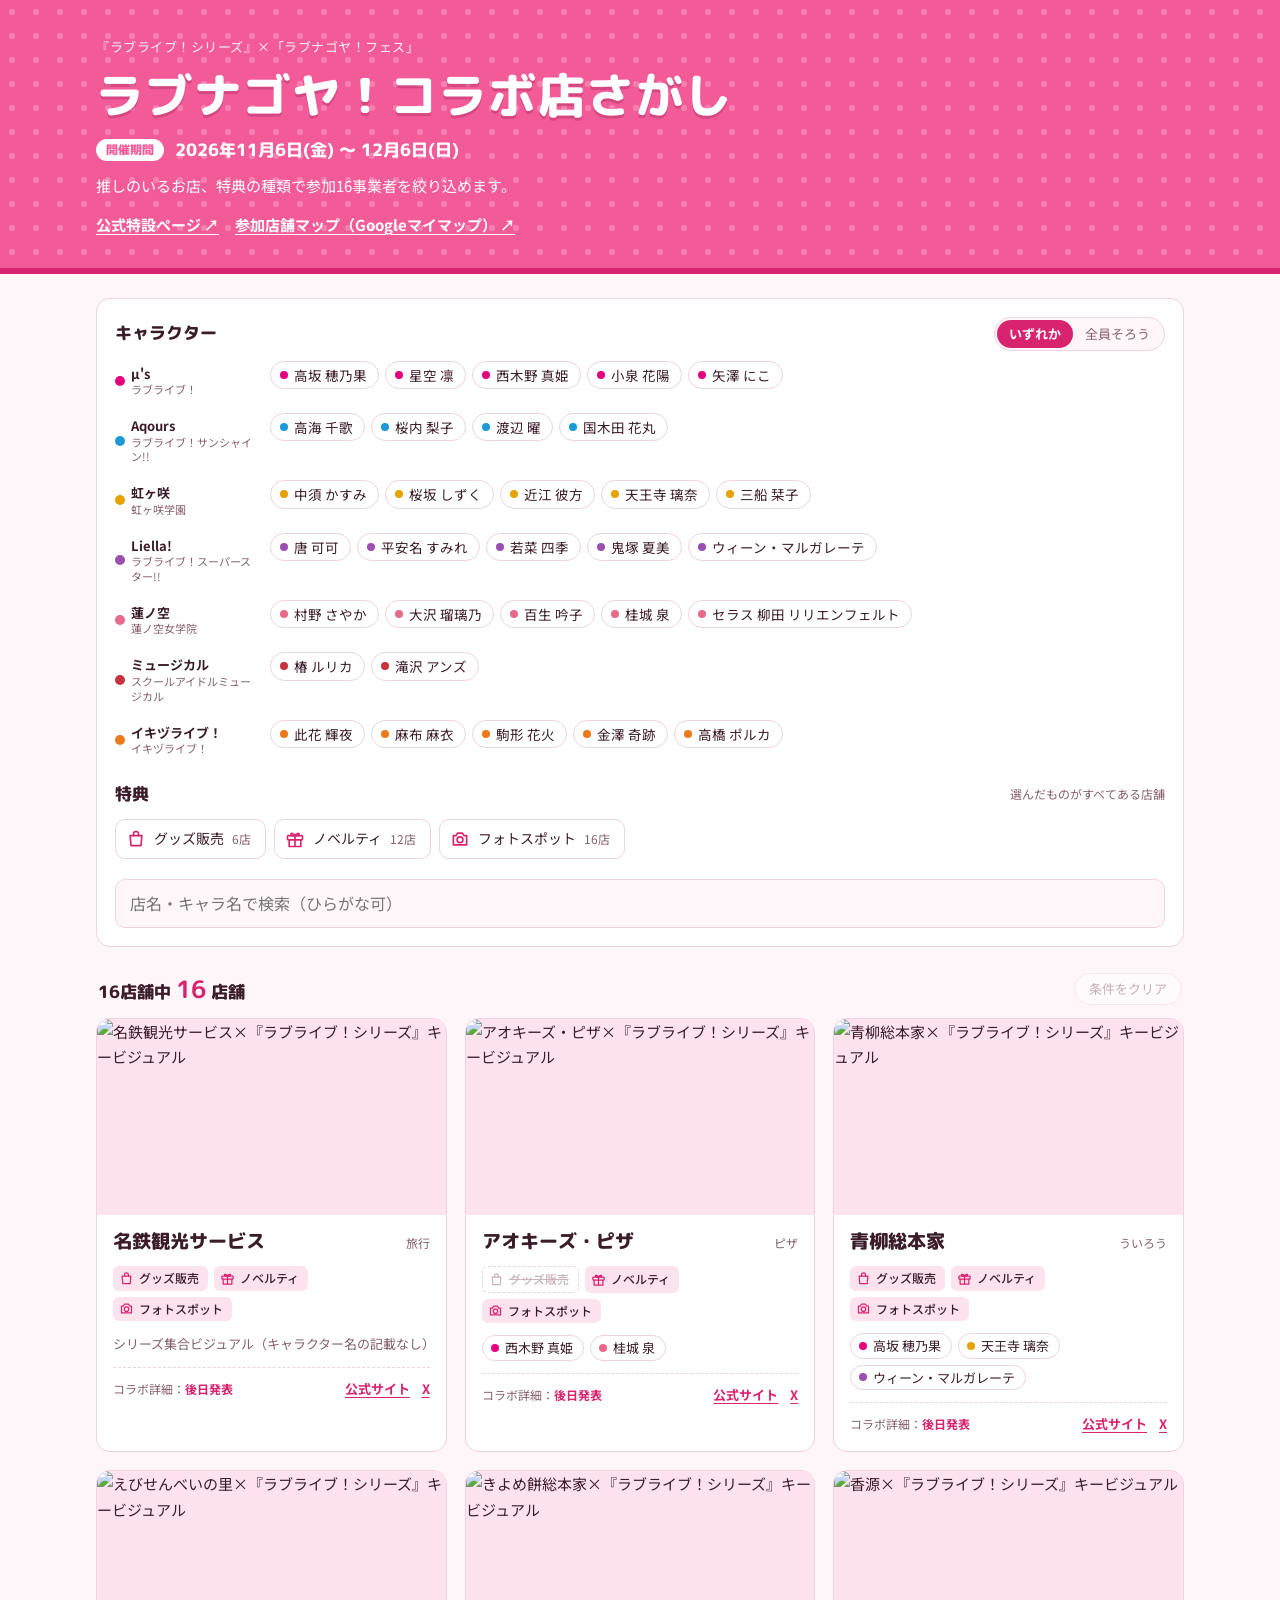
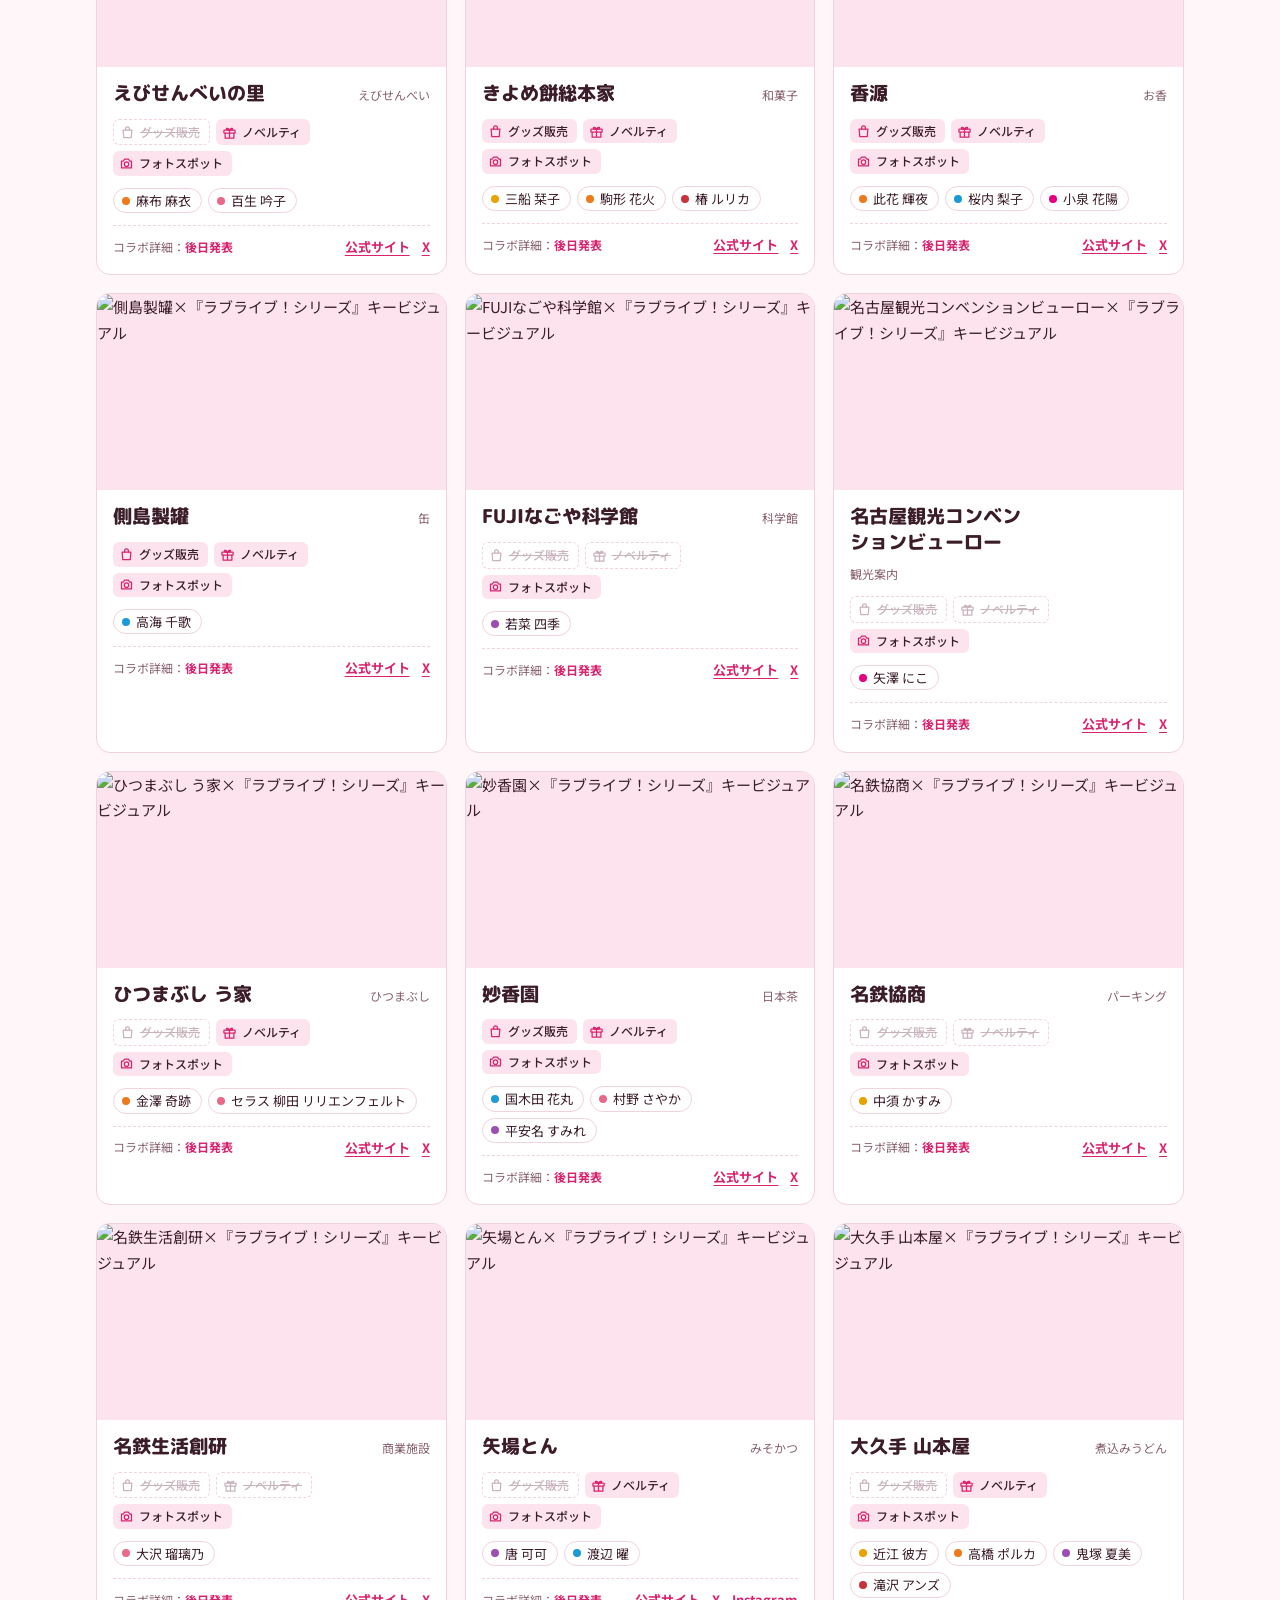
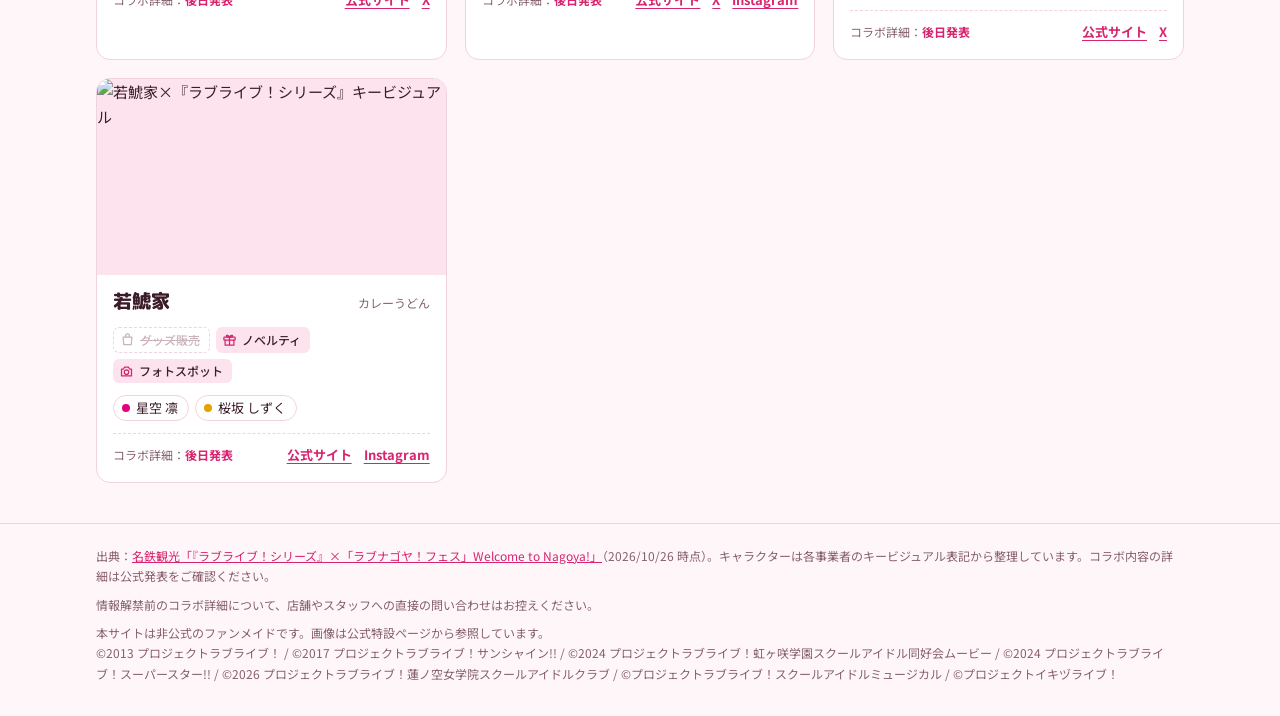
==== index.html @ e17bdeb2 "ラブナゴヤ！コラボ店さがしを作成 『ラブライブ！シリーズ』×「ラブナゴヤ！フェス」の参加16事業者を、 キャラクター・シリーズ・特典（グッズ販売／ノベルティ／フォトスポット）・ キーワードで絞り込める" ====
<!doctype html>
<html lang="ja">
<head>
<meta charset="utf-8">
<meta name="viewport" content="width=device-width, initial-scale=1, viewport-fit=cover">
<title>ラブナゴヤ！コラボ店さがし</title>
<meta name="description" content="『ラブライブ！シリーズ』×「ラブナゴヤ！フェス」のコラボ店を、キャラクターや特典（グッズ・ノベルティ・フォトスポット）で絞り込めるファンメイドの一覧です。">
<meta name="referrer" content="no-referrer">
<link rel="preconnect" href="https://fonts.googleapis.com">
<link rel="preconnect" href="https://fonts.gstatic.com" crossorigin>
<link rel="stylesheet" href="https://fonts.googleapis.com/css2?family=M+PLUS+Rounded+1c:wght@500;800&family=Noto+Sans+JP:wght@400;500;700&display=swap">
<link rel="stylesheet" href="style.css">
</head>
<body>

<header class="masthead">
  <div class="wrap">
    <p class="eyebrow">『ラブライブ！シリーズ』×「ラブナゴヤ！フェス」</p>
    <h1>ラブナゴヤ！<br class="sp">コラボ店さがし</h1>
    <p class="period"><span>開催期間</span> 2026年11月6日(金) 〜 12月6日(日)</p>
    <p class="lead">推しのいるお店、特典の種類で参加16事業者を絞り込めます。</p>
    <nav class="outlinks">
      <a id="link-source" target="_blank" rel="noopener">公式特設ページ</a>
      <a id="link-map" target="_blank" rel="noopener">参加店舗マップ（Googleマイマップ）</a>
    </nav>
  </div>
</header>

<main class="wrap">
  <section class="filters" aria-label="絞り込み">
    <div class="filter-block">
      <div class="filter-head">
        <h2>キャラクター</h2>
        <div class="seg" role="group" aria-label="複数選択時の条件">
          <button type="button" id="mode-any" class="seg-btn" aria-pressed="true">いずれか</button>
          <button type="button" id="mode-all" class="seg-btn" aria-pressed="false">全員そろう</button>
        </div>
      </div>
      <div id="series-list" class="series-list"></div>
    </div>

    <div class="filter-block">
      <div class="filter-head"><h2>特典</h2><span class="hint">選んだものがすべてある店舗</span></div>
      <div id="perk-list" class="perk-list"></div>
    </div>

    <div class="filter-block search-row">
      <label for="q" class="visually-hidden">店名・キャラ名で検索</label>
      <input id="q" type="search" placeholder="店名・キャラ名で検索（ひらがな可）" autocomplete="off">
    </div>
  </section>

  <div class="resultbar">
    <p id="count" aria-live="polite"></p>
    <button type="button" id="clear" class="clear-btn">条件をクリア</button>
  </div>
  <div id="selected" class="selected"></div>

  <section id="grid" class="grid" aria-label="コラボ店一覧"></section>
  <p id="empty" class="empty" hidden>条件に合う店舗がありません。条件を減らしてみてください。</p>
  <p id="group-note" class="group-note" hidden></p>
</main>

<footer class="foot">
  <div class="wrap">
    <p>出典：<a id="link-source2" target="_blank" rel="noopener">名鉄観光「『ラブライブ！シリーズ』×「ラブナゴヤ！フェス」Welcome to Nagoya!」</a>（<span id="updated"></span> 時点）。キャラクターは各事業者のキービジュアル表記から整理しています。コラボ内容の詳細は公式発表をご確認ください。</p>
    <p>情報解禁前のコラボ詳細について、店舗やスタッフへの直接の問い合わせはお控えください。</p>
    <p>本サイトは非公式のファンメイドです。画像は公式特設ページから参照しています。<br>
    ©2013 プロジェクトラブライブ！ / ©2017 プロジェクトラブライブ！サンシャイン!! / ©2024 プロジェクトラブライブ！虹ヶ咲学園スクールアイドル同好会ムービー / ©2024 プロジェクトラブライブ！スーパースター!! / ©2026 プロジェクトラブライブ！蓮ノ空女学院スクールアイドルクラブ / ©プロジェクトラブライブ！スクールアイドルミュージカル / ©プロジェクトイキヅライブ！</p>
  </div>
</footer>

<script src="data.js"></script>
<script src="app.js"></script>
</body>
</html>
---- style.css ----
/* Layout: candy-pink masthead band, filter panel, then a card grid of stores (1–3 columns). */
:root {
  --bg: #fff6f9;
  --surface: #ffffff;
  --ink: #3b1d2a;
  --muted: #86606f;
  --line: #f1d2df;
  --accent: #d8246f;
  --accent-ink: #ffffff;
  --accent-soft: #fde3ee;
  --band: #f35b98;
  --band-ink: #ffffff;
  --off: #c9b3bd;

  --font-display: "M PLUS Rounded 1c", "Hiragino Maru Gothic ProN", "Noto Sans JP", sans-serif;
  --font-body: "Noto Sans JP", "Hiragino Sans", "Yu Gothic UI", "Meiryo", sans-serif;

  --radius: 14px;
  color-scheme: light;
}
@media (prefers-color-scheme: dark) {
  :root:not([data-theme="light"]) {
    --bg: #1b1217; --surface: #271a21; --ink: #f7e8ef; --muted: #c09aab; --line: #44303a;
    --accent: #ff73ad; --accent-ink: #2a0d1a; --accent-soft: #46202f; --band: #8f2457; --band-ink: #fff2f7; --off: #6b5560;
    color-scheme: dark;
  }
}
:root[data-theme="dark"] {
  --bg: #1b1217; --surface: #271a21; --ink: #f7e8ef; --muted: #c09aab; --line: #44303a;
  --accent: #ff73ad; --accent-ink: #2a0d1a; --accent-soft: #46202f; --band: #8f2457; --band-ink: #fff2f7; --off: #6b5560;
  color-scheme: dark;
}

*, *::before, *::after { box-sizing: border-box; }
[hidden] { display: none !important; }
html { -webkit-text-size-adjust: 100%; }
body {
  margin: 0;
  background: var(--bg);
  color: var(--ink);
  font-family: var(--font-body);
  font-size: 15px;
  line-height: 1.7;
}
img { max-width: 100%; display: block; }
a { color: var(--accent); }
button { font: inherit; color: inherit; cursor: pointer; }
:focus-visible { outline: 3px solid var(--accent); outline-offset: 2px; }
.visually-hidden { position: absolute; width: 1px; height: 1px; overflow: hidden; clip: rect(0 0 0 0); white-space: nowrap; }
.sp { display: none; }

.wrap {
  max-width: 1120px;
  margin: 0 auto;
  padding-left: max(16px, env(safe-area-inset-left, 0px));
  padding-right: max(16px, env(safe-area-inset-right, 0px));
}

/* ---------- masthead ---------- */
.masthead {
  background:
    radial-gradient(circle at 12px 12px, rgba(255,255,255,.22) 3px, transparent 3.5px) 0 0 / 24px 24px,
    var(--band);
  color: var(--band-ink);
  border-bottom: 6px solid var(--accent);
}
.masthead .wrap { padding-block: 36px 30px; display: grid; gap: 8px; }
.eyebrow { margin: 0; font-size: 13px; letter-spacing: .04em; opacity: .92; }
h1 {
  margin: 0;
  font-family: var(--font-display);
  font-weight: 800;
  font-size: clamp(30px, 6vw, 48px);
  line-height: 1.2;
  letter-spacing: .02em;
  text-wrap: balance;
  text-shadow: 0 3px 0 rgba(120, 10, 60, .25);
}
.period { margin: 4px 0 0; font-family: var(--font-display); font-weight: 800; font-size: 17px; }
.period span {
  display: inline-block; font-size: 12px; padding: 1px 10px; margin-right: 6px;
  border-radius: 999px; background: var(--band-ink); color: var(--band); vertical-align: 2px;
}
.lead { margin: 0; }
.outlinks { display: flex; flex-wrap: wrap; gap: 8px 16px; margin-top: 6px; }
.outlinks a { color: var(--band-ink); font-weight: 700; text-underline-offset: 3px; }
.outlinks a::after { content: " ↗"; }

/* ---------- filters ---------- */
main.wrap { padding-block: 24px 40px; }
.filters {
  background: var(--surface);
  border: 1px solid var(--line);
  border-radius: var(--radius);
  padding: 18px;
  display: grid;
  gap: 20px;
}
.filter-head { display: flex; flex-wrap: wrap; align-items: center; justify-content: space-between; gap: 8px 12px; margin-bottom: 10px; }
.filter-head h2 { margin: 0; font-family: var(--font-display); font-size: 17px; font-weight: 800; }
.hint { font-size: 12px; color: var(--muted); }

.seg { display: inline-flex; border: 1px solid var(--line); border-radius: 999px; padding: 2px; background: var(--bg); }
.seg-btn { border: 0; background: transparent; padding: 3px 12px; border-radius: 999px; font-size: 13px; color: var(--muted); }
.seg-btn[aria-pressed="true"] { background: var(--accent); color: var(--accent-ink); font-weight: 700; }

.series-list { display: grid; gap: 12px; }
.series { display: grid; grid-template-columns: 9.5em 1fr; gap: 6px 12px; align-items: start; }
.series-name {
  display: flex; align-items: center; gap: 6px;
  border: 0; background: none; padding: 4px 0; text-align: left;
  font-size: 13px; font-weight: 700; color: var(--ink); line-height: 1.35;
}
.series-name::before {
  content: ""; flex: none; width: 10px; height: 10px; border-radius: 50%;
  background: var(--c);
}
.series-name small { display: block; font-weight: 400; color: var(--muted); font-size: 11px; }
.series-name:hover { color: var(--accent); }
.chips { display: flex; flex-wrap: wrap; gap: 6px; min-width: 0; }

.chip {
  display: inline-flex; align-items: center; gap: 6px;
  border: 1.5px solid var(--line);
  background: var(--surface);
  border-radius: 999px;
  padding: 3px 11px 3px 9px;
  font-size: 13.5px;
  line-height: 1.5;
  transition: background-color .15s, border-color .15s;
}
.chip::before { content: ""; width: 8px; height: 8px; border-radius: 50%; background: var(--c); flex: none; }
.chip:hover { border-color: var(--c); }
.chip[aria-pressed="true"] { background: var(--c); border-color: var(--c); color: #fff; font-weight: 700; }
.chip[aria-pressed="true"]::before { background: #fff; }
.chip .n { font-size: 11px; color: var(--muted); font-variant-numeric: tabular-nums; }
.chip[aria-pressed="true"] .n { color: rgba(255,255,255,.85); }

.perk-list { display: flex; flex-wrap: wrap; gap: 8px; }
.perk-toggle {
  display: inline-flex; align-items: center; gap: 8px;
  border: 1.5px solid var(--line); background: var(--surface);
  border-radius: 10px; padding: 7px 14px 7px 10px; font-size: 14px;
}
.perk-toggle svg { width: 20px; height: 20px; flex: none; color: var(--accent); }
.perk-toggle .n { font-size: 12px; color: var(--muted); font-variant-numeric: tabular-nums; }
.perk-toggle[aria-pressed="true"] { background: var(--accent); border-color: var(--accent); color: var(--accent-ink); font-weight: 700; }
.perk-toggle[aria-pressed="true"] svg,
.perk-toggle[aria-pressed="true"] .n { color: var(--accent-ink); }

.search-row input {
  width: 100%;
  border: 1.5px solid var(--line); border-radius: 10px;
  background: var(--bg); color: var(--ink);
  padding: 10px 14px; font: inherit; font-size: 16px;
}
.search-row input:focus { outline: none; border-color: var(--accent); }

/* ---------- results ---------- */
.resultbar { display: flex; align-items: center; justify-content: space-between; gap: 12px; margin: 22px 2px 8px; }
#count { margin: 0; font-family: var(--font-display); font-weight: 800; font-size: 17px; font-variant-numeric: tabular-nums; }
#count b { color: var(--accent); font-size: 24px; }
.clear-btn { border: 1px solid var(--line); background: var(--surface); border-radius: 999px; padding: 4px 14px; font-size: 13px; color: var(--muted); }
.clear-btn:hover { color: var(--accent); border-color: var(--accent); }
.clear-btn:disabled { opacity: .45; cursor: default; }
.selected { display: flex; flex-wrap: wrap; gap: 6px; margin: 0 2px 14px; min-height: 0; }
.selected:empty { display: none; }
.selected .chip { font-size: 12.5px; }
.selected .chip::after { content: "×"; margin-left: 2px; opacity: .8; }

.grid { display: grid; grid-template-columns: repeat(auto-fill, minmax(300px, 1fr)); gap: 18px; }

.card {
  background: var(--surface);
  border: 1px solid var(--line);
  border-radius: var(--radius);
  overflow: hidden;
  display: flex; flex-direction: column;
  min-width: 0;
}
.card-img { aspect-ratio: 16 / 9; background: var(--accent-soft); max-width: 100%; }
.card-img img { width: 100%; height: 100%; object-fit: cover; }
.card-body { padding: 14px 16px 16px; display: grid; gap: 12px; flex: 1; align-content: start; }
.card-title { display: flex; align-items: baseline; justify-content: space-between; gap: 8px; flex-wrap: wrap; }
.card h3 { margin: 0; font-family: var(--font-display); font-weight: 800; font-size: 19px; line-height: 1.35; text-wrap: balance; }
.genre { font-size: 12px; color: var(--muted); }

.perks { display: flex; flex-wrap: wrap; gap: 6px; }
.perk {
  display: inline-flex; align-items: center; gap: 5px;
  font-size: 12px; padding: 2px 9px 2px 6px; border-radius: 6px;
  background: var(--accent-soft); color: var(--ink); font-weight: 500;
}
.perk svg { width: 15px; height: 15px; color: var(--accent); }
.perk.off { background: transparent; color: var(--off); border: 1px dashed var(--line); text-decoration: line-through; }
.perk.off svg { color: var(--off); }

.cast { display: flex; flex-wrap: wrap; gap: 6px; }
.cast .chip { font-size: 13px; padding: 2px 10px 2px 8px; }
.cast .chip.dim { opacity: .55; }
.cast-note { margin: 0; font-size: 13px; color: var(--muted); }

.card-foot { display: flex; align-items: center; justify-content: space-between; gap: 8px; flex-wrap: wrap; border-top: 1px dashed var(--line); padding-top: 10px; margin-top: auto; }
.status { font-size: 12px; color: var(--muted); }
.status b { color: var(--accent); font-weight: 700; }
.links { display: flex; gap: 12px; font-size: 13px; }
.links a { font-weight: 700; text-underline-offset: 3px; }

.empty, .group-note { text-align: center; color: var(--muted); margin: 24px 0 0; font-size: 14px; }
.group-note { font-size: 13px; margin-top: 18px; }

/* ---------- footer ---------- */
.foot { border-top: 1px solid var(--line); color: var(--muted); font-size: 12px; }
.foot .wrap { padding-block: 22px 32px; display: grid; gap: 8px; }
.foot p { margin: 0; }

@media (max-width: 640px) {
  .sp { display: inline; }
  .filters { padding: 14px; }
  .series { grid-template-columns: 1fr; gap: 4px; }
  .grid { grid-template-columns: 1fr; }
}

@media (prefers-reduced-motion: reduce) {
  * { transition: none !important; }
}
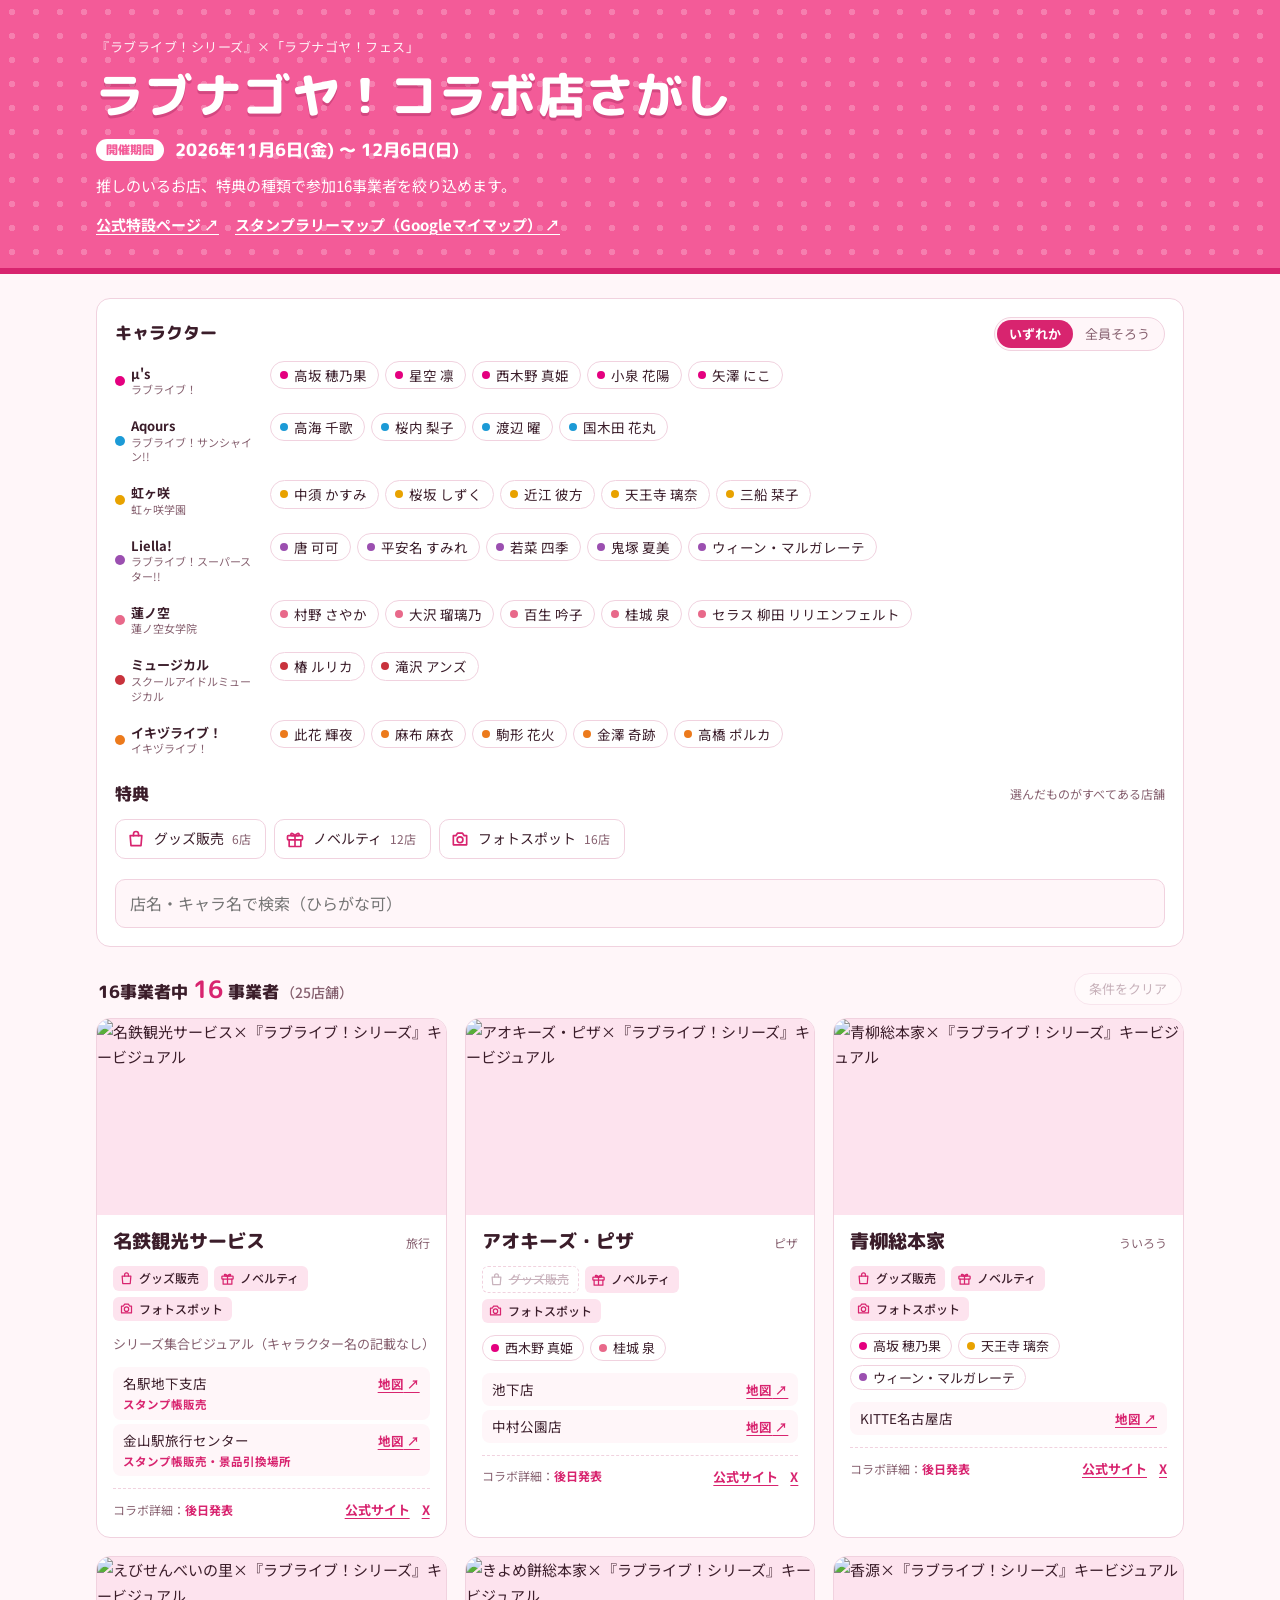
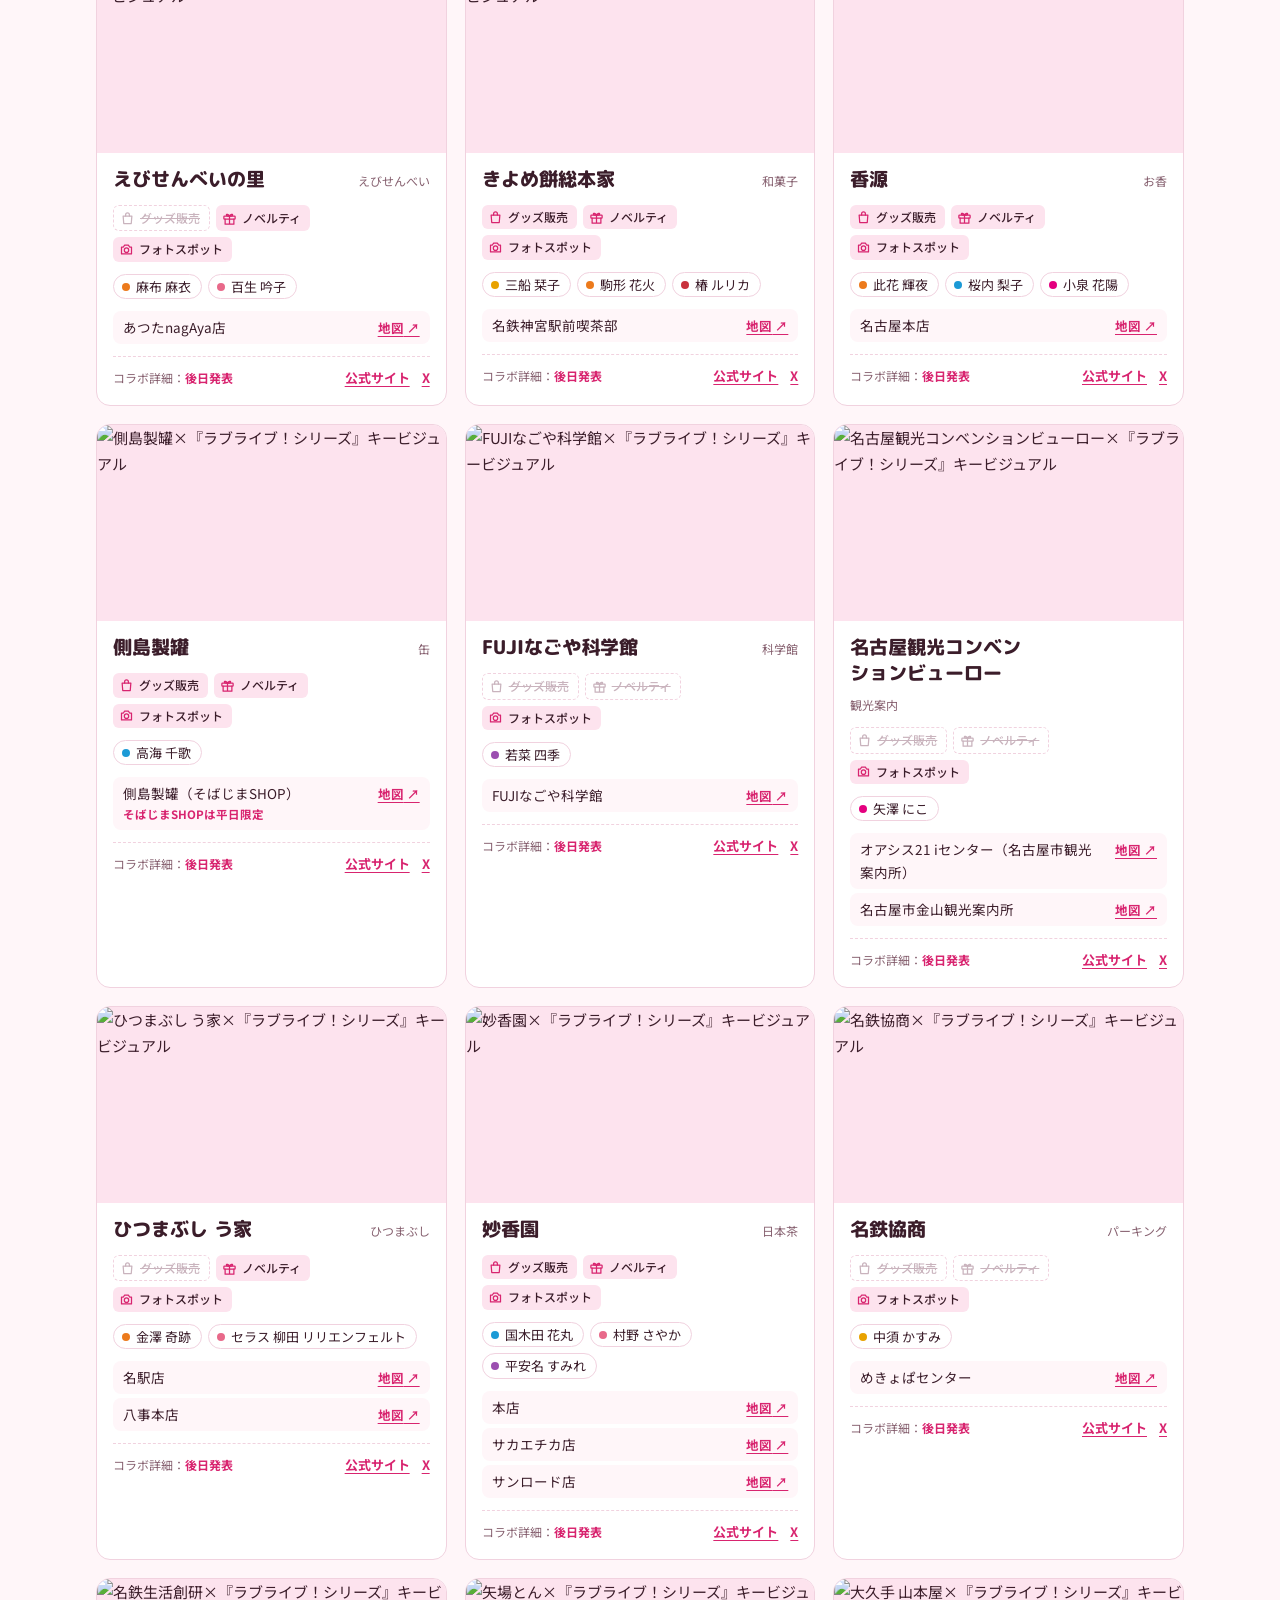
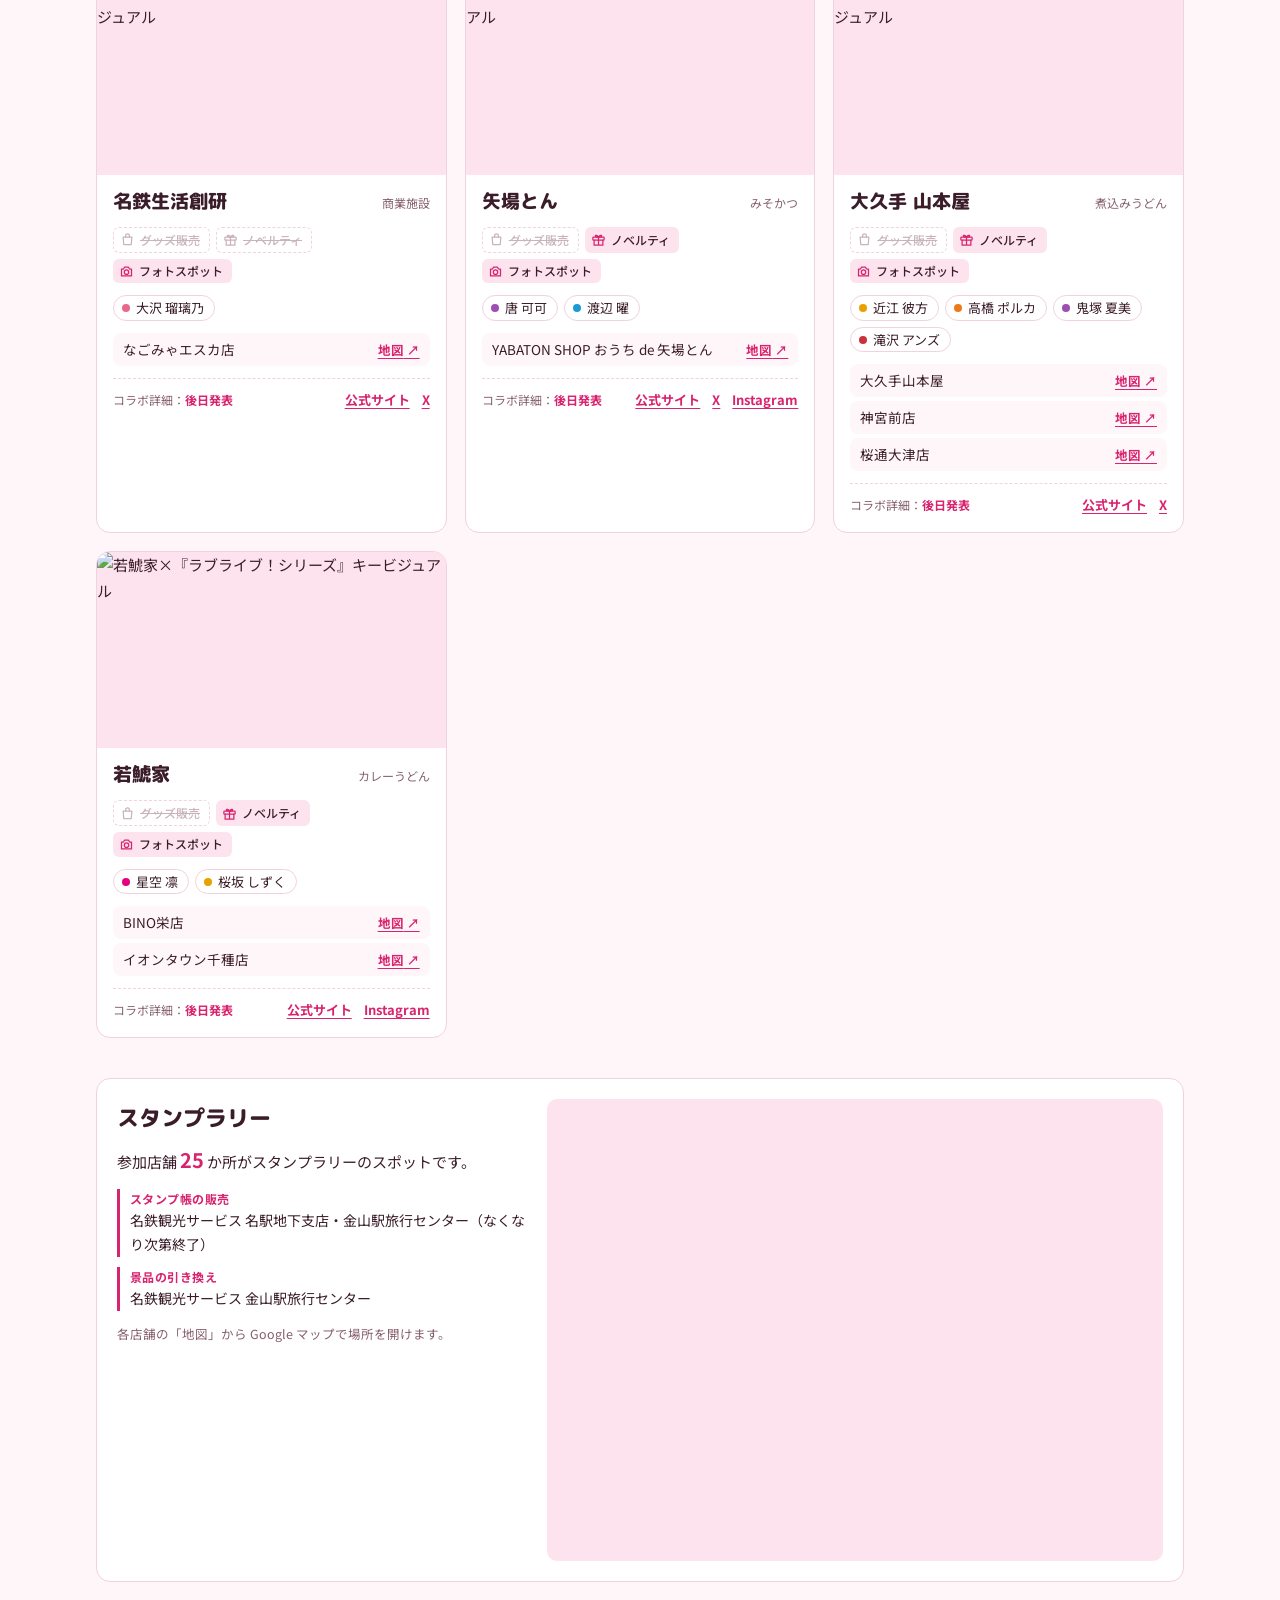
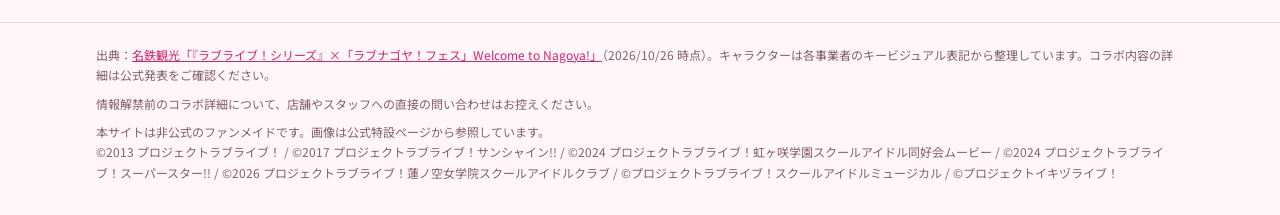
==== commit 1bbd2c39: "参加店舗とスタンプラリー情報を追加 スタンプラリースポットマップ（Googleマイマップ）の25か所を 事業者ごとに地図リンク付きで表示。スタンプ帳の販売場所・ 景品引換場所の案内と、マップの埋め込み" ====
--- a/index.html
+++ b/index.html
@@ -21,7 +21,7 @@
     <p class="lead">推しのいるお店、特典の種類で参加16事業者を絞り込めます。</p>
     <nav class="outlinks">
       <a id="link-source" target="_blank" rel="noopener">公式特設ページ</a>
-      <a id="link-map" target="_blank" rel="noopener">参加店舗マップ（Googleマイマップ）</a>
+      <a id="link-map" target="_blank" rel="noopener">スタンプラリーマップ（Googleマイマップ）</a>
     </nav>
   </div>
 </header>
@@ -59,6 +59,21 @@
   <section id="grid" class="grid" aria-label="コラボ店一覧"></section>
   <p id="empty" class="empty" hidden>条件に合う店舗がありません。条件を減らしてみてください。</p>
   <p id="group-note" class="group-note" hidden></p>
+
+  <section class="rally" aria-labelledby="rally-title">
+    <div class="rally-text">
+      <h2 id="rally-title">スタンプラリー</h2>
+      <p>参加店舗 <b id="spot-count"></b> か所がスタンプラリーのスポットです。</p>
+      <dl class="rally-info">
+        <div><dt>スタンプ帳の販売</dt><dd>名鉄観光サービス 名駅地下支店・金山駅旅行センター（なくなり次第終了）</dd></div>
+        <div><dt>景品の引き換え</dt><dd>名鉄観光サービス 金山駅旅行センター</dd></div>
+      </dl>
+      <p class="rally-note">各店舗の「地図」から Google マップで場所を開けます。</p>
+    </div>
+    <div class="rally-map">
+      <iframe id="map-embed" title="ラブナゴヤ！フェス スタンプラリースポットマップ" loading="lazy" referrerpolicy="no-referrer-when-downgrade"></iframe>
+    </div>
+  </section>
 </main>
 
 <footer class="foot">
--- a/style.css
+++ b/style.css
@@ -200,12 +200,41 @@
 .cast .chip.dim { opacity: .55; }
 .cast-note { margin: 0; font-size: 13px; color: var(--muted); }
 
+.shops { list-style: none; margin: 0; padding: 0; display: grid; gap: 4px; }
+.shops li {
+  display: flex; align-items: baseline; justify-content: space-between; gap: 10px;
+  font-size: 13.5px; padding: 5px 10px; border-radius: 8px; background: var(--bg);
+}
+.shop-name { min-width: 0; }
+.shop-name small { display: block; font-size: 11.5px; color: var(--accent); font-weight: 700; }
+.shops a { flex: none; font-size: 12.5px; font-weight: 700; text-underline-offset: 3px; }
+.shops a::after { content: " ↗"; }
+
 .card-foot { display: flex; align-items: center; justify-content: space-between; gap: 8px; flex-wrap: wrap; border-top: 1px dashed var(--line); padding-top: 10px; margin-top: auto; }
 .status { font-size: 12px; color: var(--muted); }
 .status b { color: var(--accent); font-weight: 700; }
 .links { display: flex; gap: 12px; font-size: 13px; }
 .links a { font-weight: 700; text-underline-offset: 3px; }
 
+#count .sub { font-size: 14px; font-weight: 500; color: var(--muted); margin-left: 2px; }
+
+.rally {
+  margin-top: 40px;
+  display: grid; grid-template-columns: minmax(0, 2fr) minmax(0, 3fr); gap: 20px;
+  background: var(--surface); border: 1px solid var(--line); border-radius: var(--radius);
+  padding: 20px;
+}
+.rally h2 { margin: 0 0 6px; font-family: var(--font-display); font-weight: 800; font-size: 22px; }
+.rally p { margin: 0 0 12px; }
+.rally-text b { color: var(--accent); font-size: 20px; font-variant-numeric: tabular-nums; }
+.rally-info { margin: 0 0 12px; display: grid; gap: 10px; }
+.rally-info div { border-left: 3px solid var(--accent); padding-left: 10px; }
+.rally-info dt { font-size: 12px; font-weight: 700; color: var(--accent); letter-spacing: .04em; }
+.rally-info dd { margin: 0; font-size: 14px; }
+.rally-note { font-size: 12.5px; color: var(--muted); }
+.rally-map { min-width: 0; border-radius: 10px; overflow: hidden; background: var(--accent-soft); aspect-ratio: 4 / 3; max-width: 100%; }
+.rally-map iframe { width: 100%; height: 100%; border: 0; display: block; }
+
 .empty, .group-note { text-align: center; color: var(--muted); margin: 24px 0 0; font-size: 14px; }
 .group-note { font-size: 13px; margin-top: 18px; }
 
@@ -219,6 +248,7 @@
   .filters { padding: 14px; }
   .series { grid-template-columns: 1fr; gap: 4px; }
   .grid { grid-template-columns: 1fr; }
+  .rally { grid-template-columns: 1fr; padding: 16px; }
 }
 
 @media (prefers-reduced-motion: reduce) {
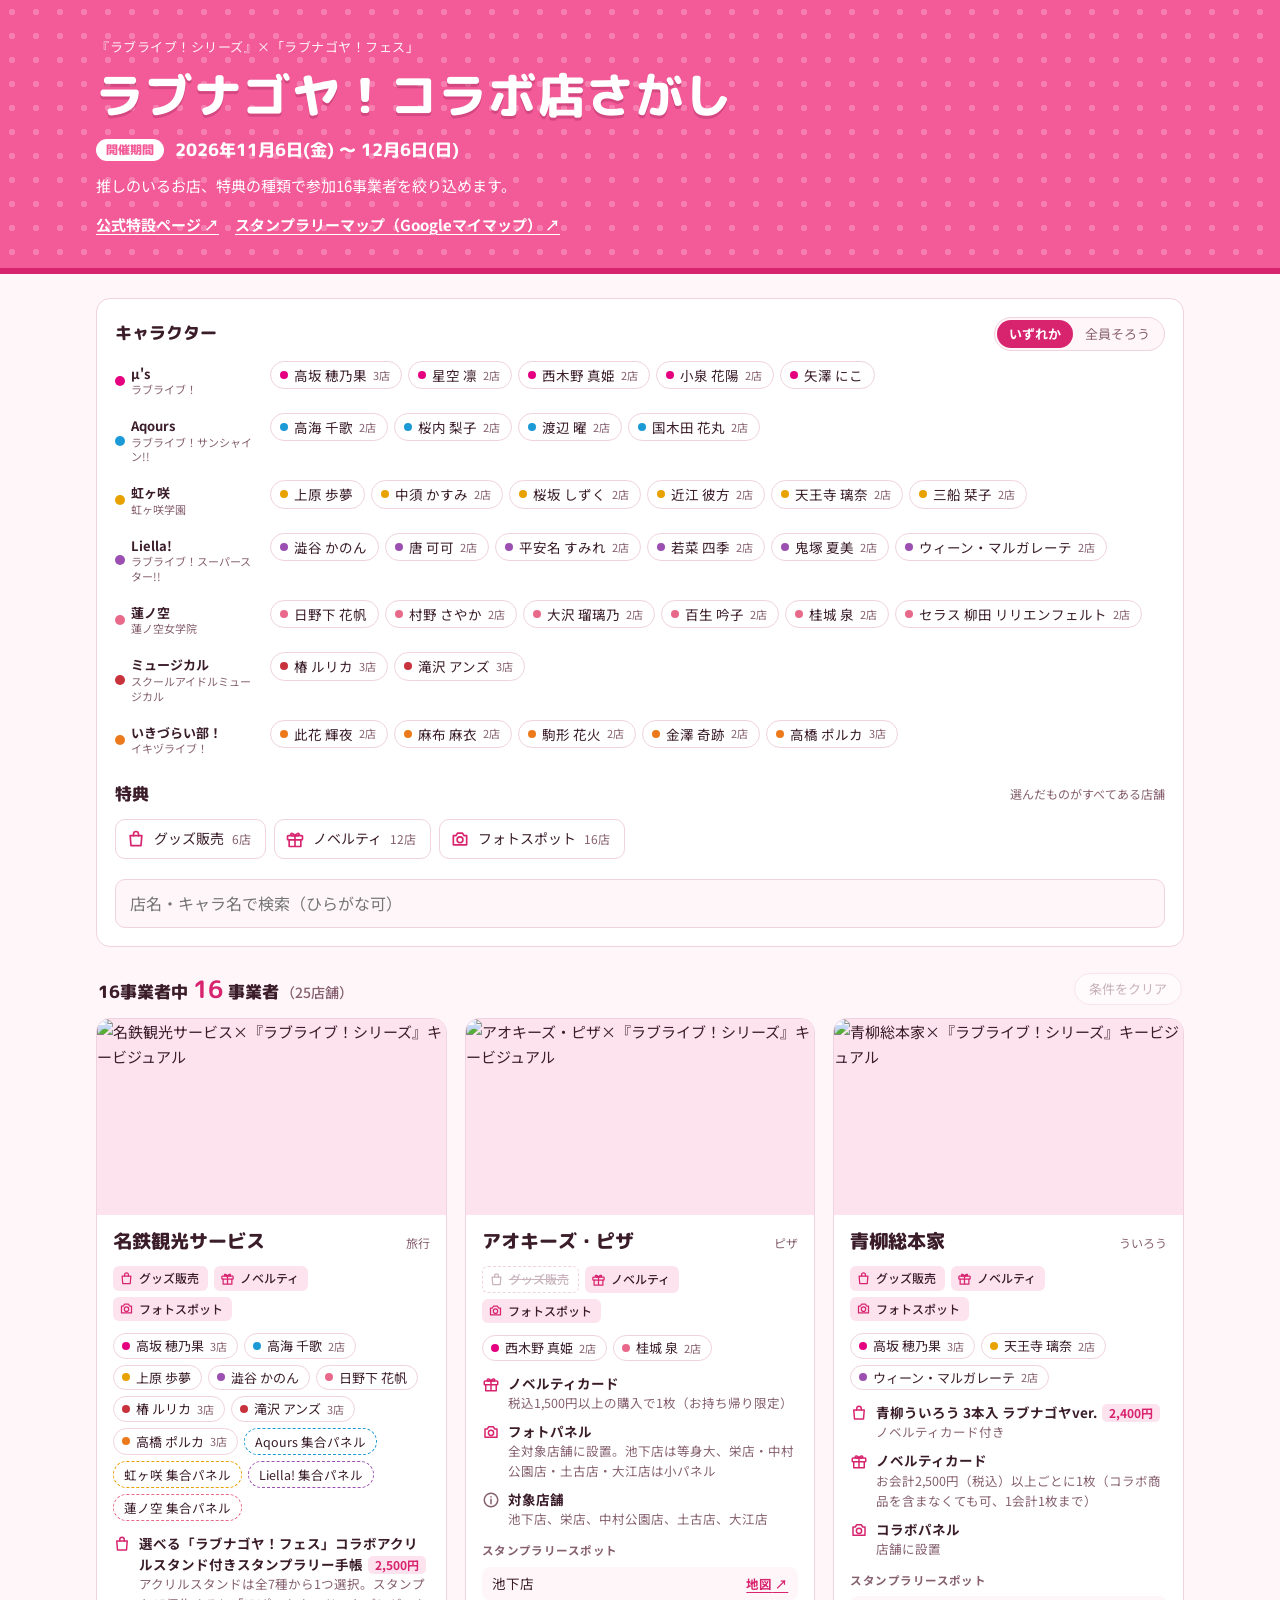
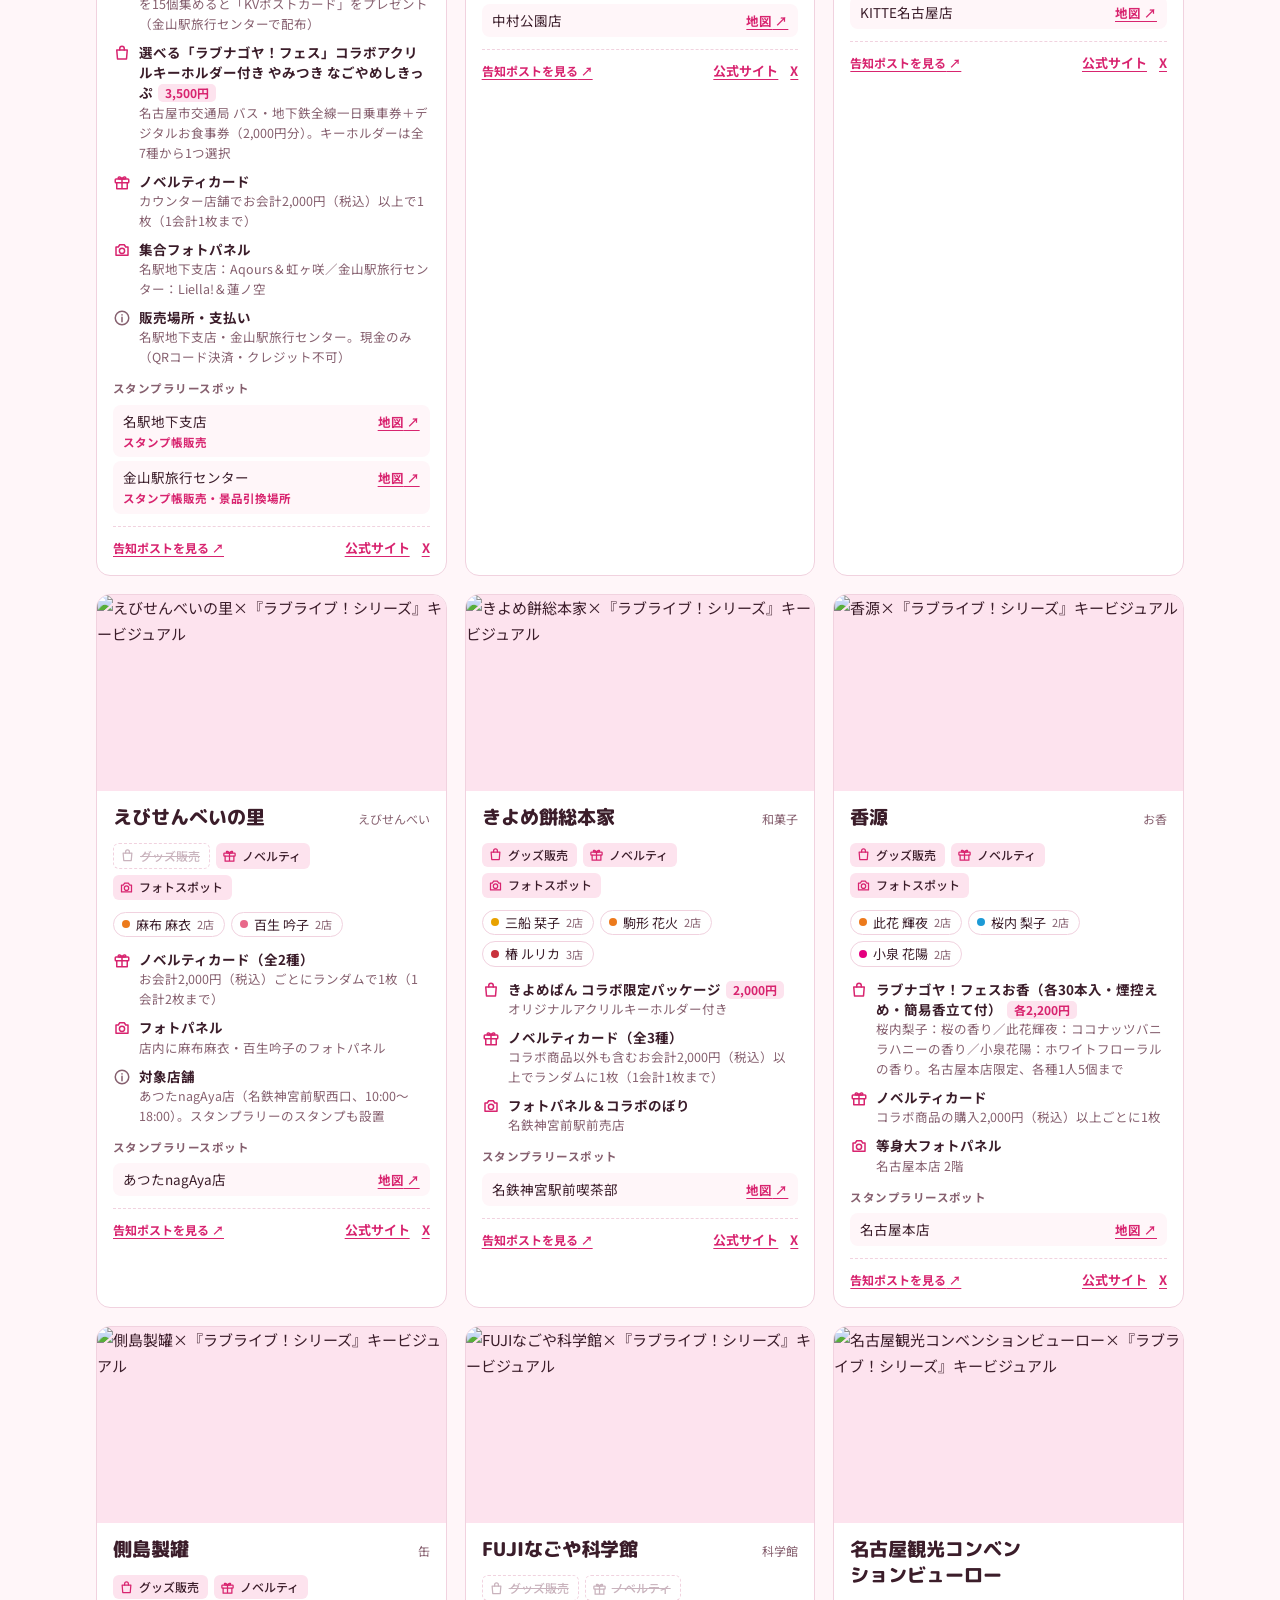
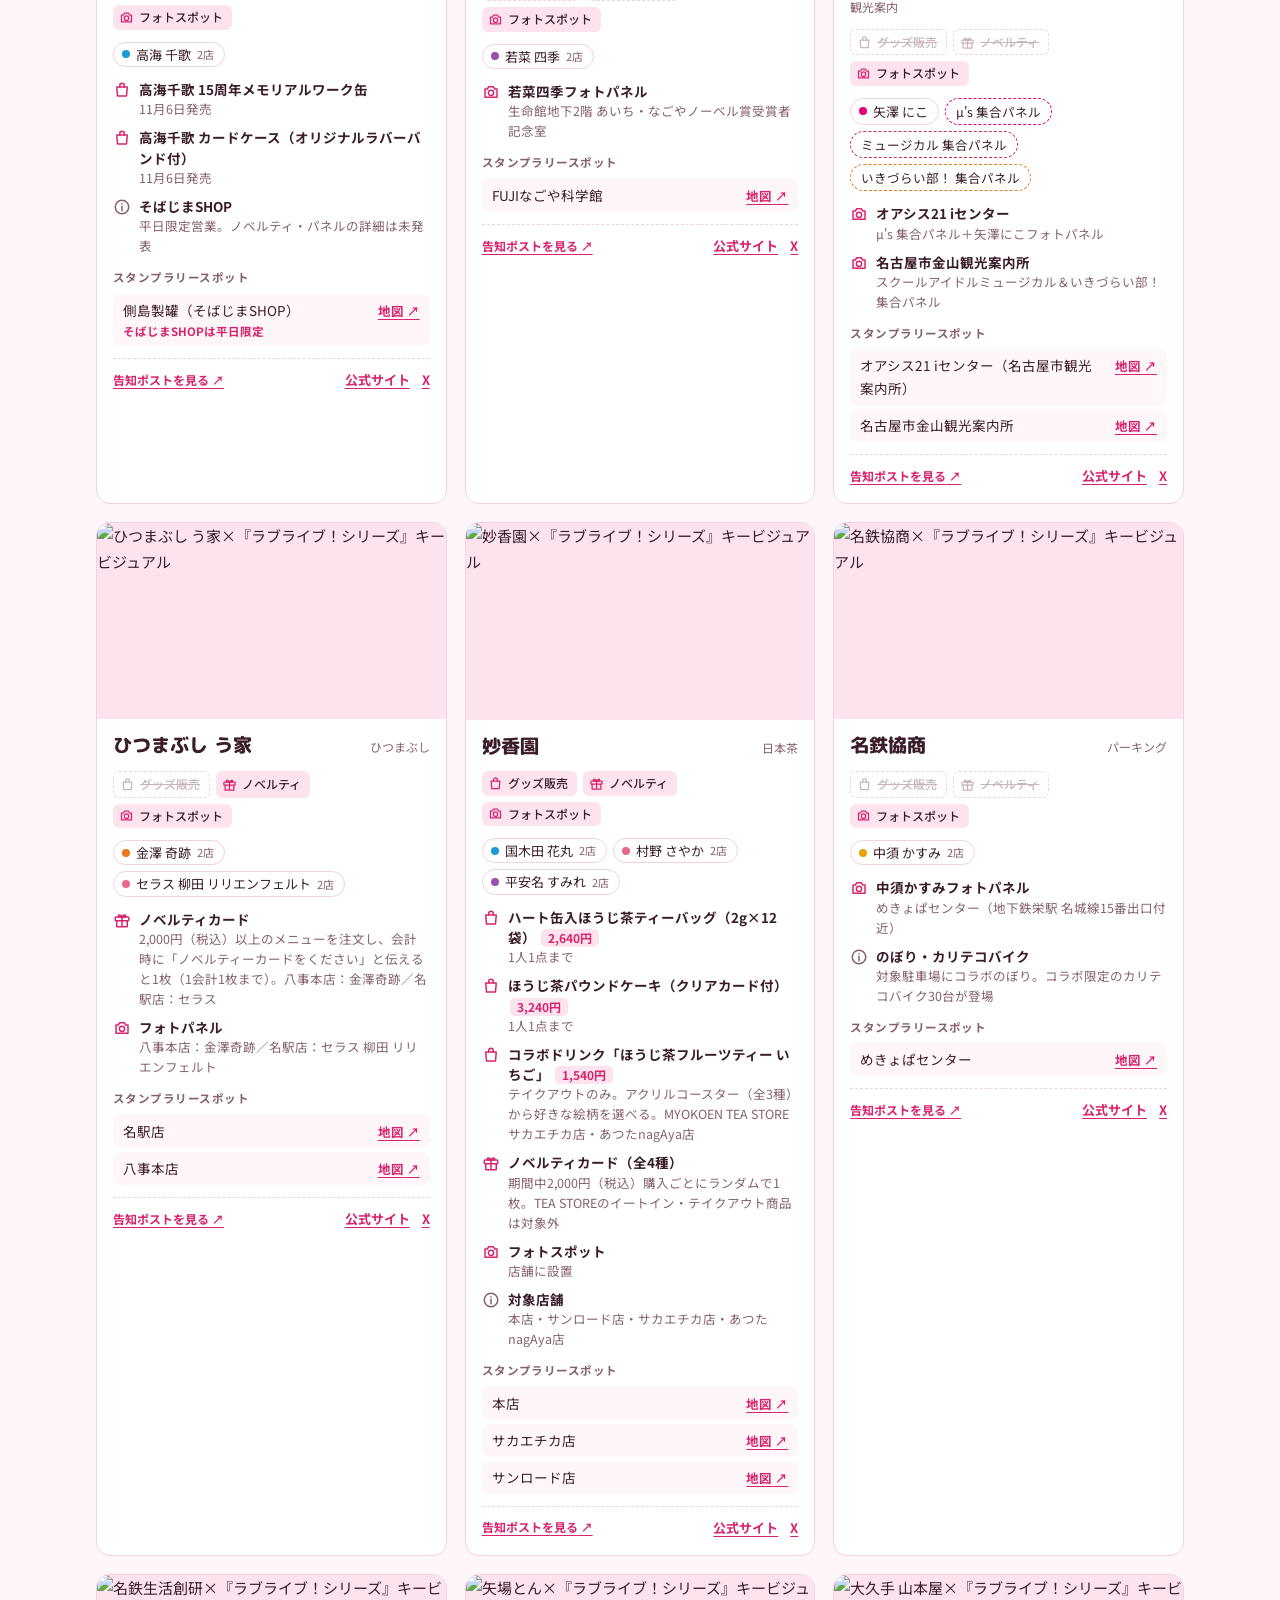
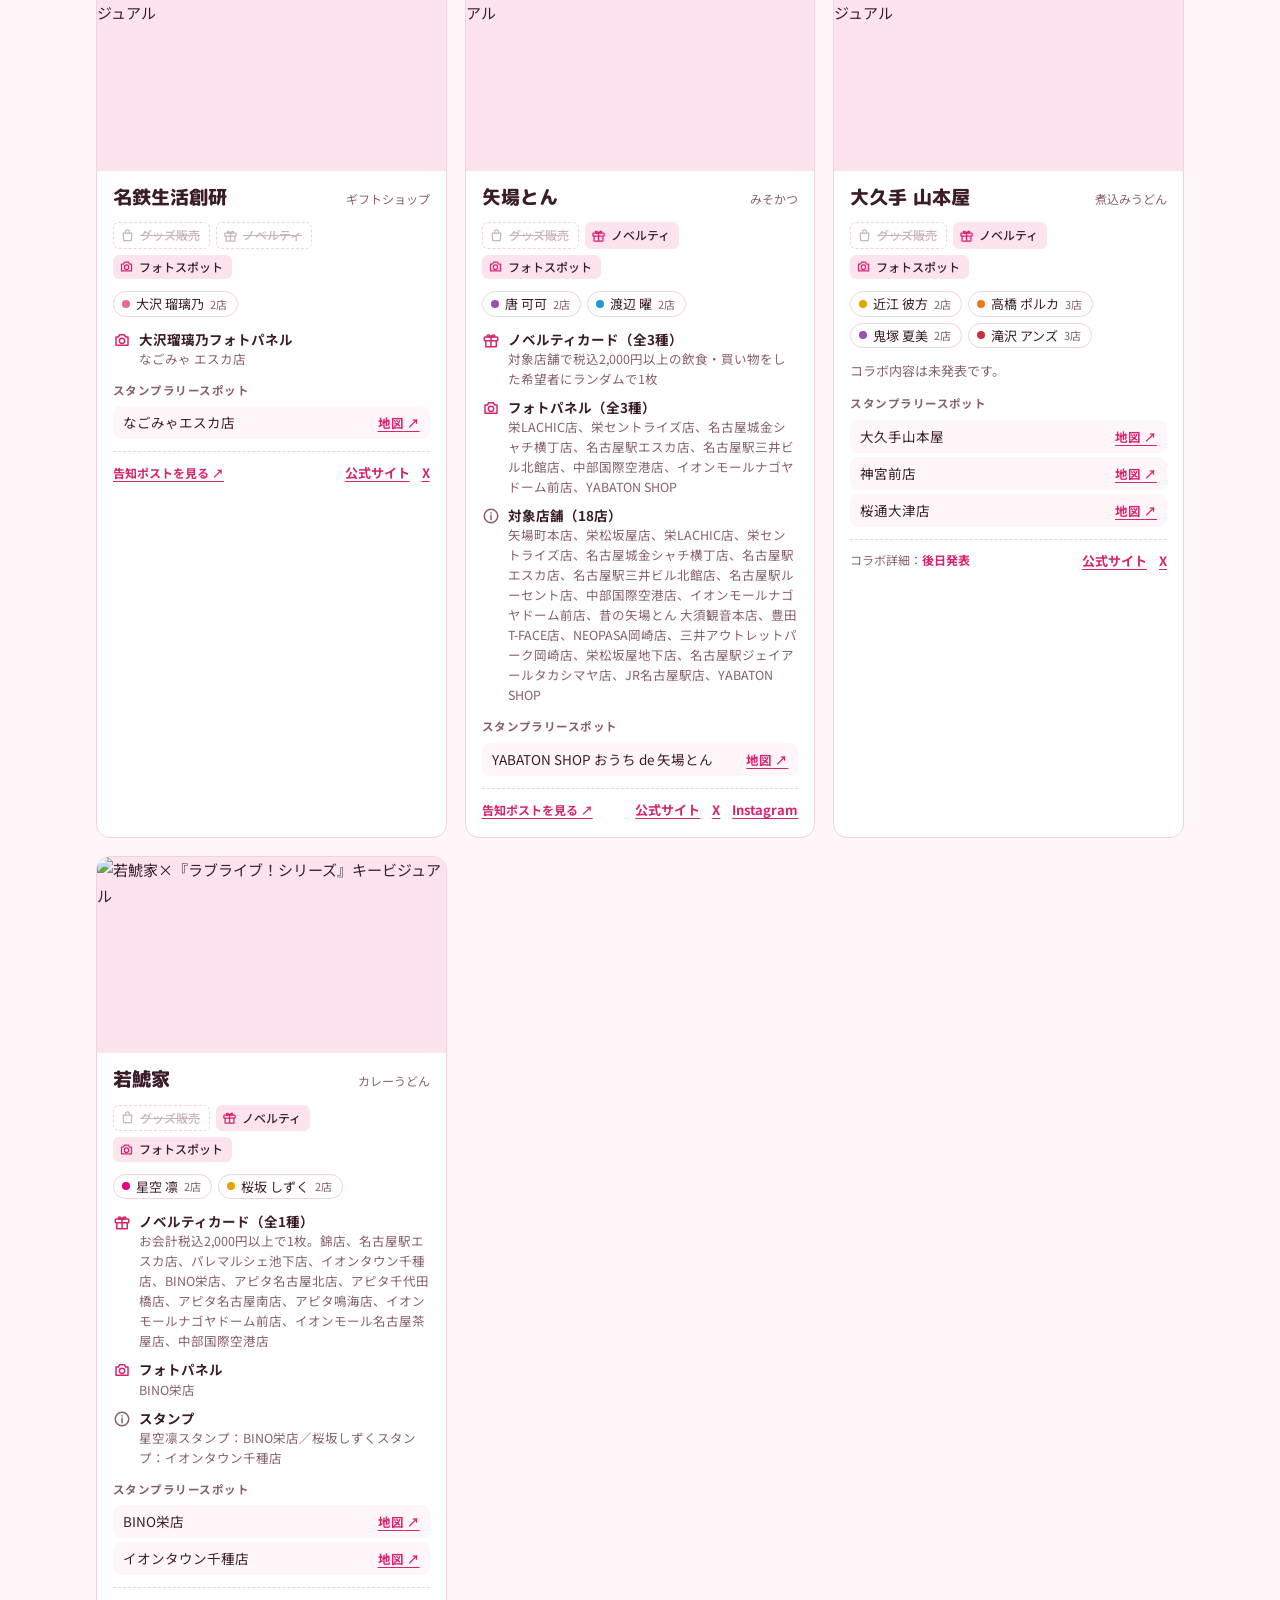
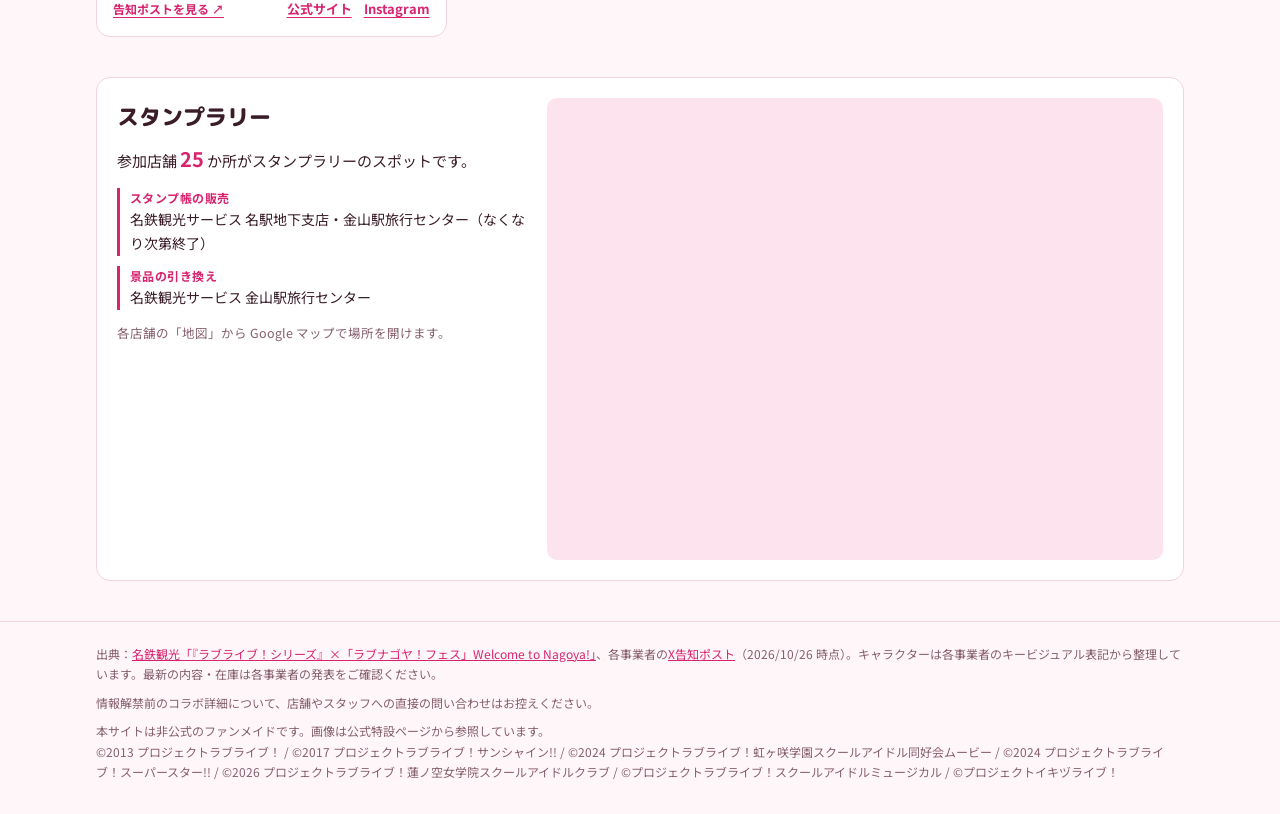
==== commit 5b585bdf: "各事業者のコラボ内容を追加 名鉄観光の告知ツリー（2026-10-26）から、グッズ・価格・ノベルティの 配布条件・フォトパネルの設置場所・対象店舗をカードに表示。 名鉄観光の8キャラと、集合パネル（" ====
--- a/index.html
+++ b/index.html
@@ -58,7 +58,6 @@
 
   <section id="grid" class="grid" aria-label="コラボ店一覧"></section>
   <p id="empty" class="empty" hidden>条件に合う店舗がありません。条件を減らしてみてください。</p>
-  <p id="group-note" class="group-note" hidden></p>
 
   <section class="rally" aria-labelledby="rally-title">
     <div class="rally-text">
@@ -78,7 +77,7 @@
 
 <footer class="foot">
   <div class="wrap">
-    <p>出典：<a id="link-source2" target="_blank" rel="noopener">名鉄観光「『ラブライブ！シリーズ』×「ラブナゴヤ！フェス」Welcome to Nagoya!」</a>（<span id="updated"></span> 時点）。キャラクターは各事業者のキービジュアル表記から整理しています。コラボ内容の詳細は公式発表をご確認ください。</p>
+    <p>出典：<a id="link-source2" target="_blank" rel="noopener">名鉄観光「『ラブライブ！シリーズ』×「ラブナゴヤ！フェス」Welcome to Nagoya!」</a>、各事業者の<a id="link-thread" target="_blank" rel="noopener">X告知ポスト</a>（<span id="updated"></span> 時点）。キャラクターは各事業者のキービジュアル表記から整理しています。最新の内容・在庫は各事業者の発表をご確認ください。</p>
     <p>情報解禁前のコラボ詳細について、店舗やスタッフへの直接の問い合わせはお控えください。</p>
     <p>本サイトは非公式のファンメイドです。画像は公式特設ページから参照しています。<br>
     ©2013 プロジェクトラブライブ！ / ©2017 プロジェクトラブライブ！サンシャイン!! / ©2024 プロジェクトラブライブ！虹ヶ咲学園スクールアイドル同好会ムービー / ©2024 プロジェクトラブライブ！スーパースター!! / ©2026 プロジェクトラブライブ！蓮ノ空女学院スクールアイドルクラブ / ©プロジェクトラブライブ！スクールアイドルミュージカル / ©プロジェクトイキヅライブ！</p>
--- a/style.css
+++ b/style.css
@@ -200,6 +200,28 @@
 .cast .chip.dim { opacity: .55; }
 .cast-note { margin: 0; font-size: 13px; color: var(--muted); }
 
+.group-chip {
+  display: inline-flex; align-items: center;
+  font-size: 12.5px; padding: 2px 10px; border-radius: 999px;
+  border: 1.5px dashed var(--c); color: var(--ink);
+}
+.group-chip.on { background: var(--c); border-style: solid; color: #fff; font-weight: 700; }
+
+.collab { list-style: none; margin: 0; padding: 0; display: grid; gap: 8px; }
+.collab li { display: grid; grid-template-columns: 18px minmax(0, 1fr); gap: 8px; align-items: start; }
+.collab svg { width: 18px; height: 18px; margin-top: 2px; color: var(--accent); }
+.collab-other svg { color: var(--muted); }
+.collab p { margin: 0; }
+.collab-title { font-size: 13.5px; font-weight: 700; line-height: 1.5; }
+.collab-text { font-size: 12.5px; color: var(--muted); line-height: 1.6; }
+.price {
+  display: inline-block; margin-left: 2px; padding: 0 7px; border-radius: 5px;
+  background: var(--accent-soft); color: var(--accent); font-size: 12px; font-variant-numeric: tabular-nums; white-space: nowrap;
+}
+.collab-none { margin: 0; font-size: 13px; color: var(--muted); }
+
+.shops-label { margin: 0 0 -6px; font-size: 11.5px; font-weight: 700; color: var(--muted); letter-spacing: .04em; }
+
 .shops { list-style: none; margin: 0; padding: 0; display: grid; gap: 4px; }
 .shops li {
   display: flex; align-items: baseline; justify-content: space-between; gap: 10px;
@@ -213,6 +235,8 @@
 .card-foot { display: flex; align-items: center; justify-content: space-between; gap: 8px; flex-wrap: wrap; border-top: 1px dashed var(--line); padding-top: 10px; margin-top: auto; }
 .status { font-size: 12px; color: var(--muted); }
 .status b { color: var(--accent); font-weight: 700; }
+a.status { color: var(--accent); font-weight: 700; text-underline-offset: 3px; }
+a.status::after { content: " ↗"; }
 .links { display: flex; gap: 12px; font-size: 13px; }
 .links a { font-weight: 700; text-underline-offset: 3px; }
 
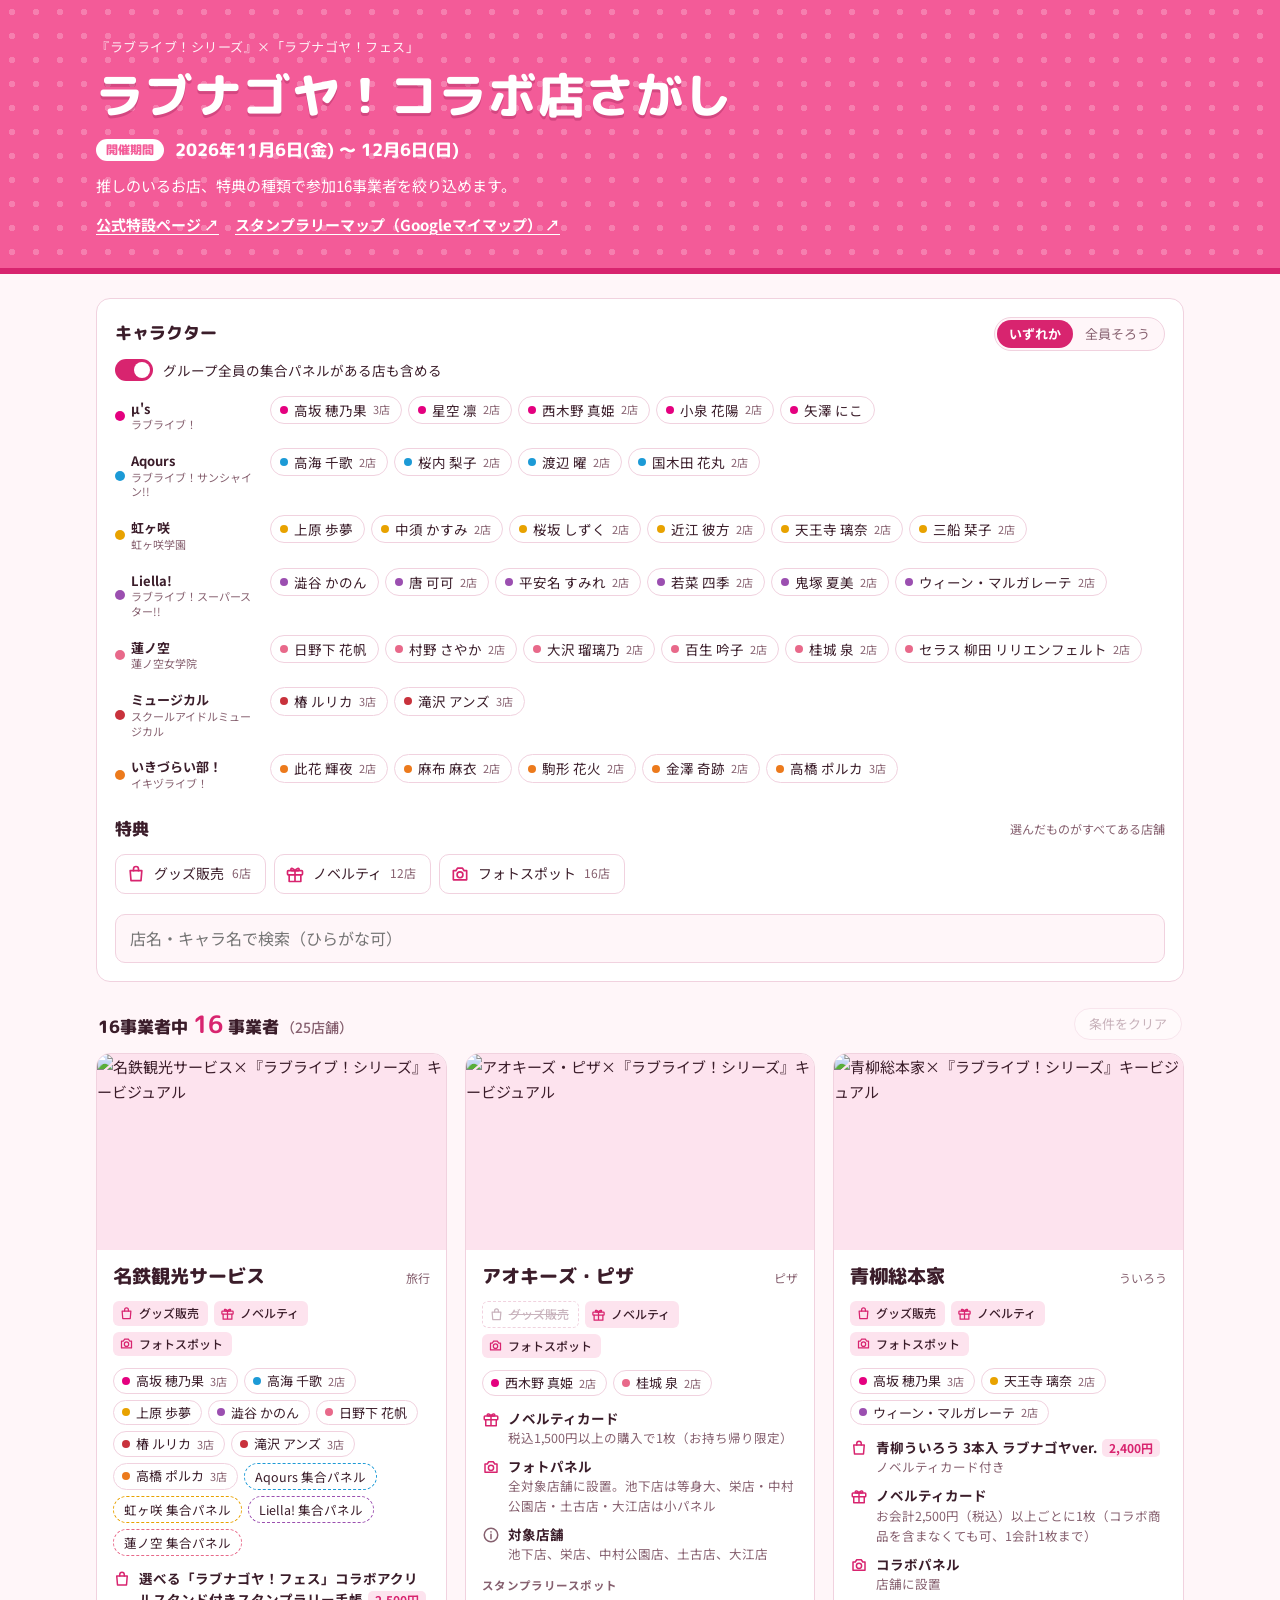
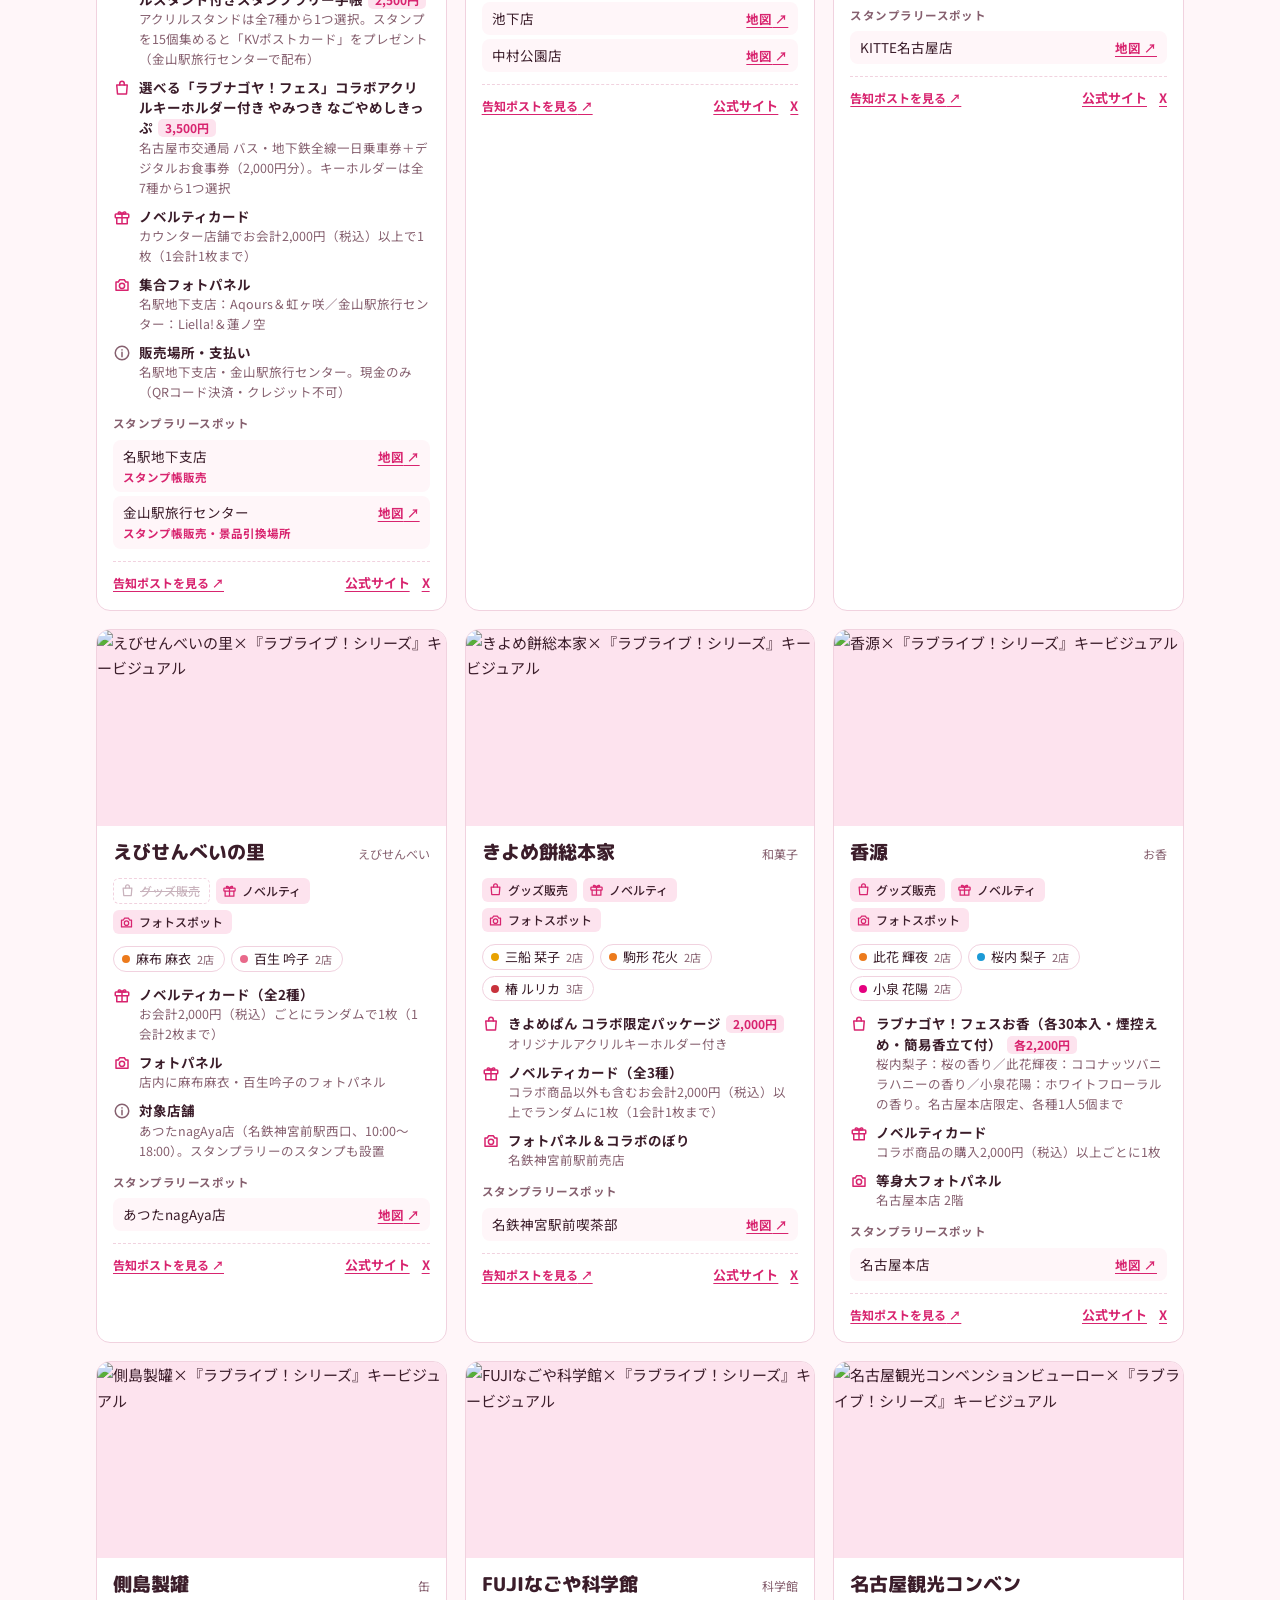
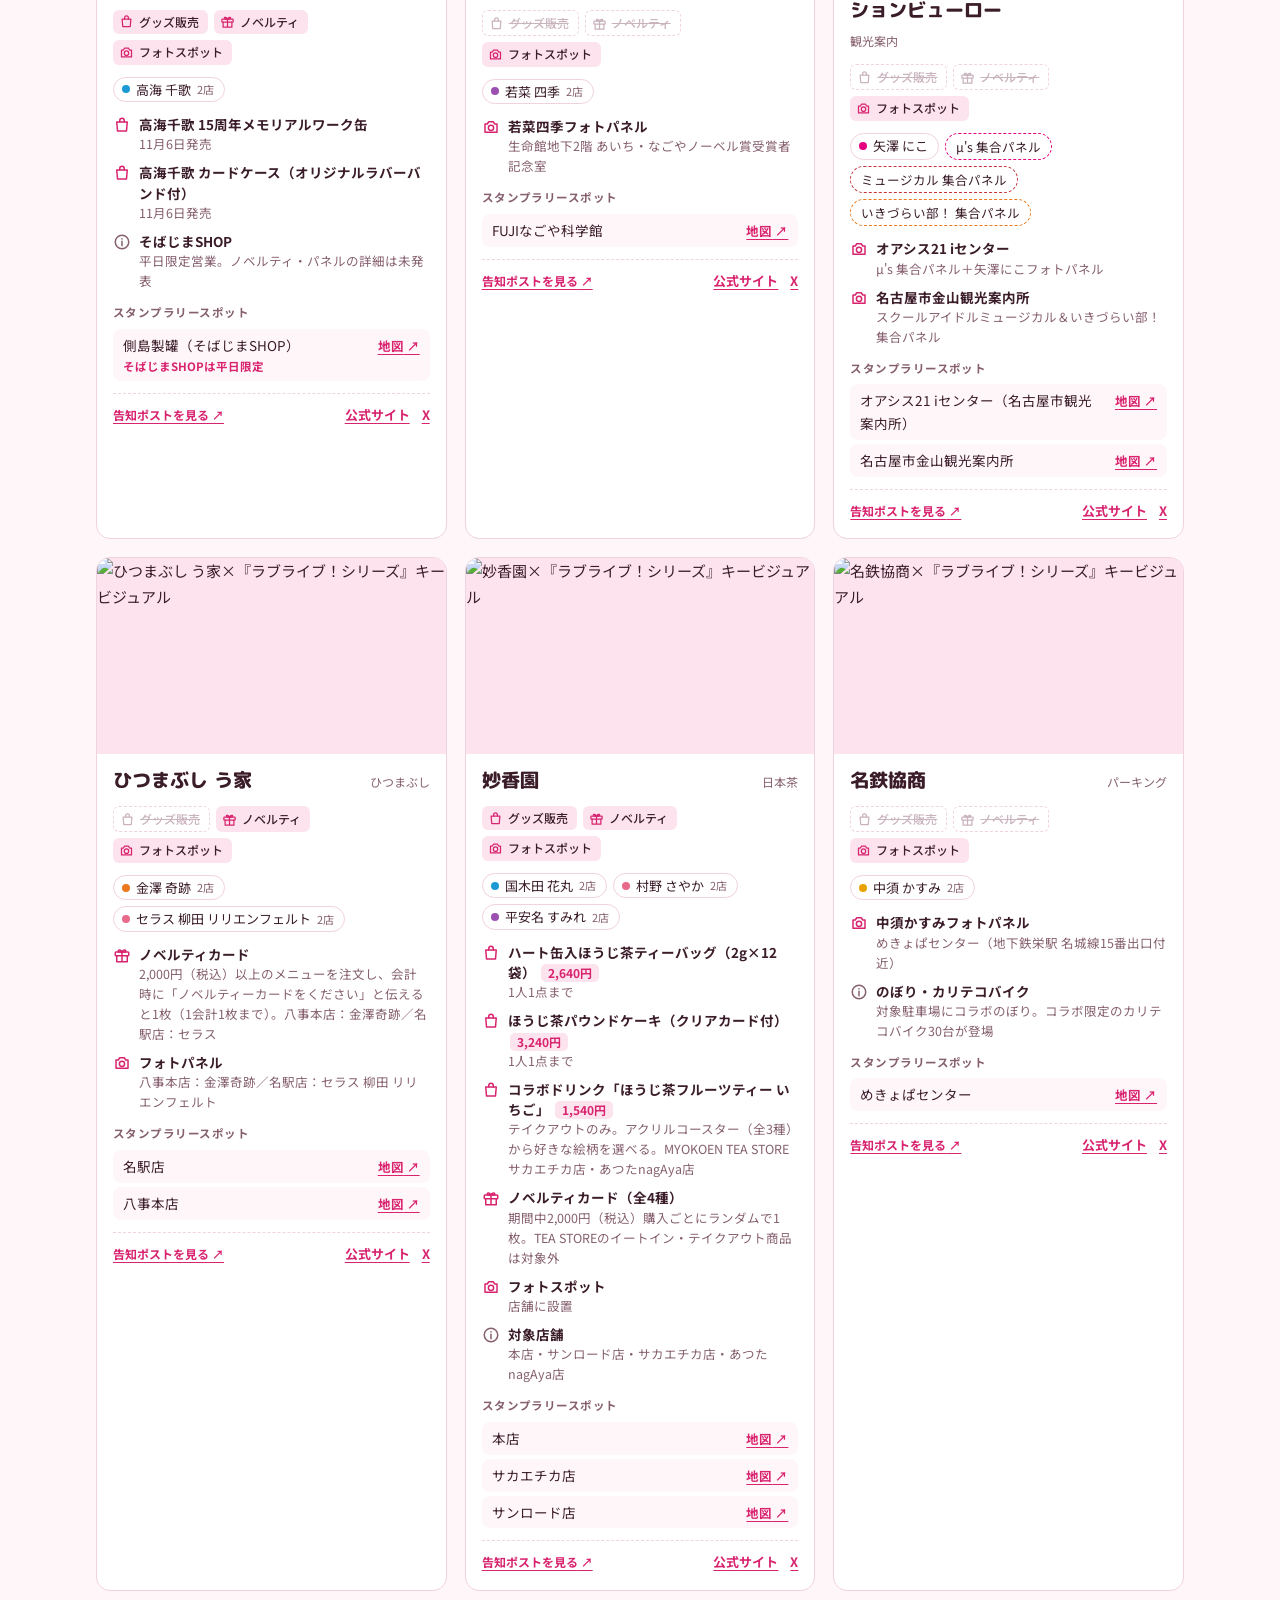
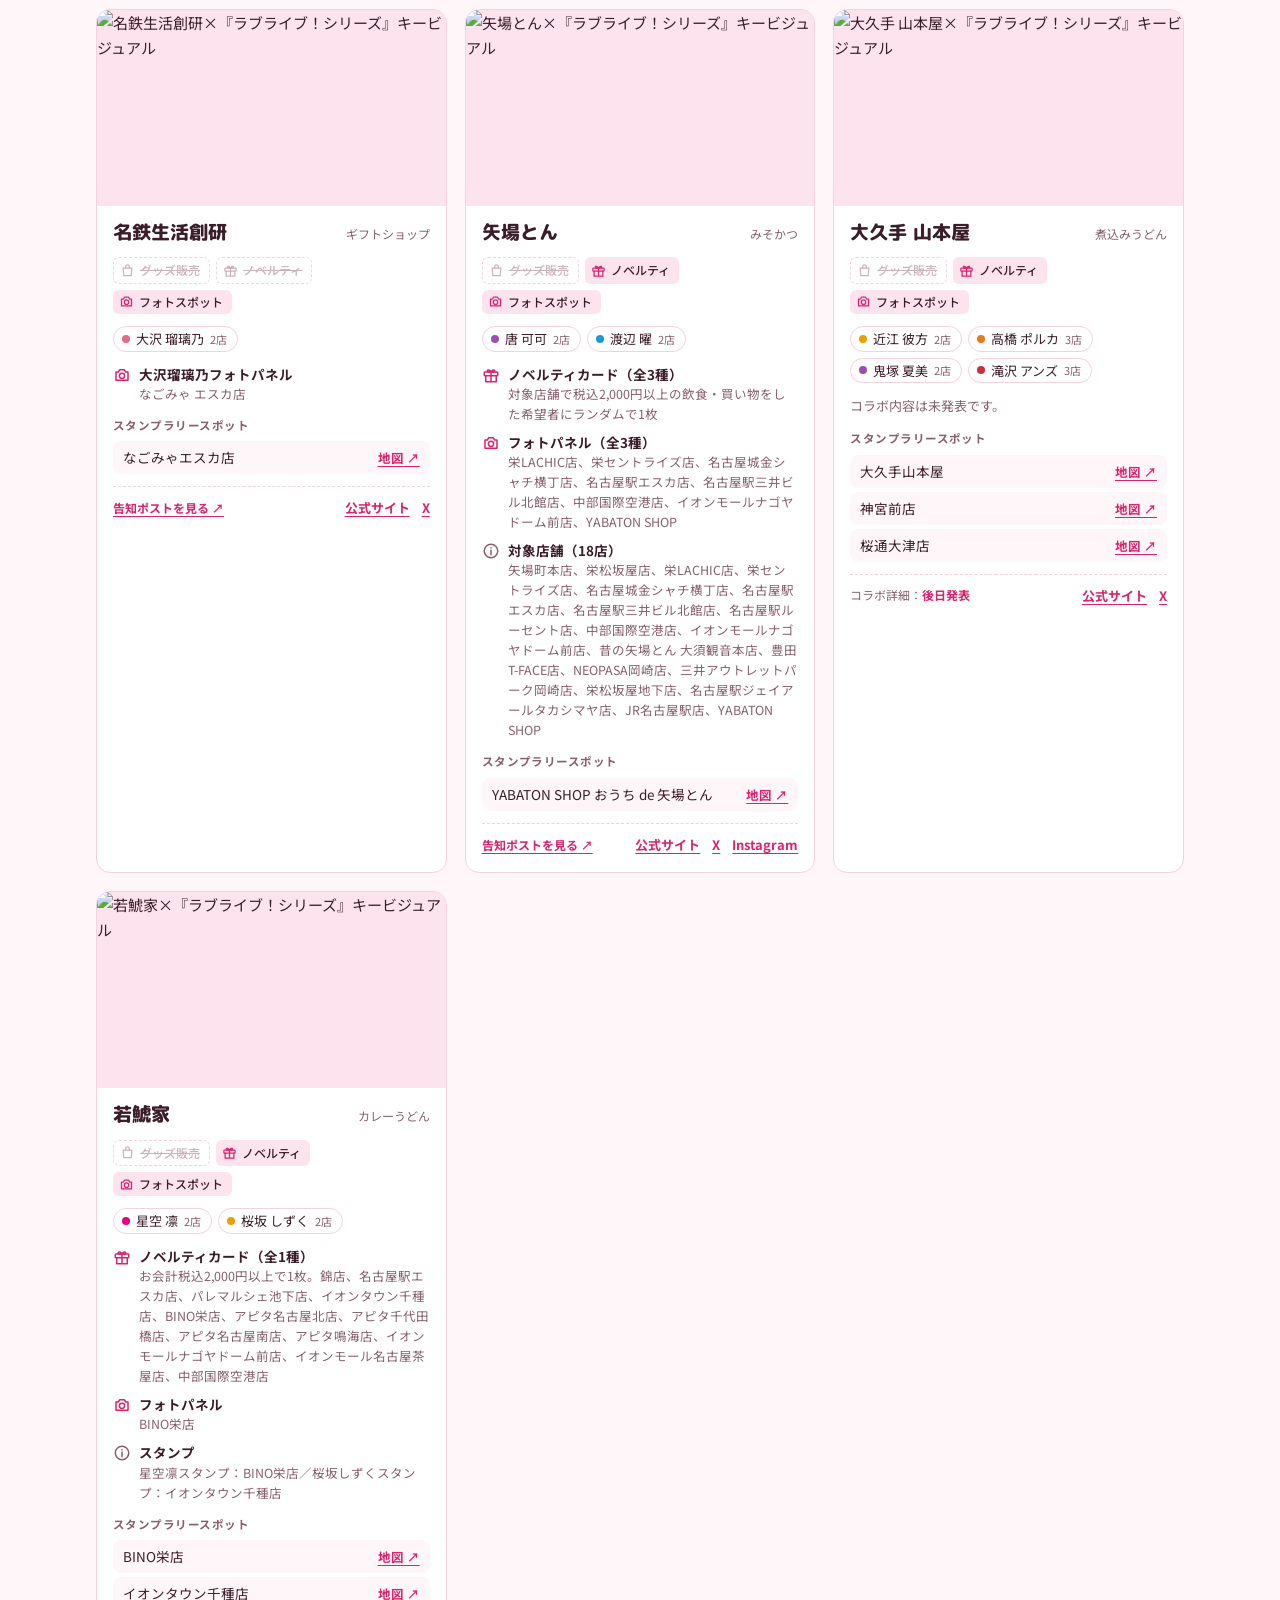
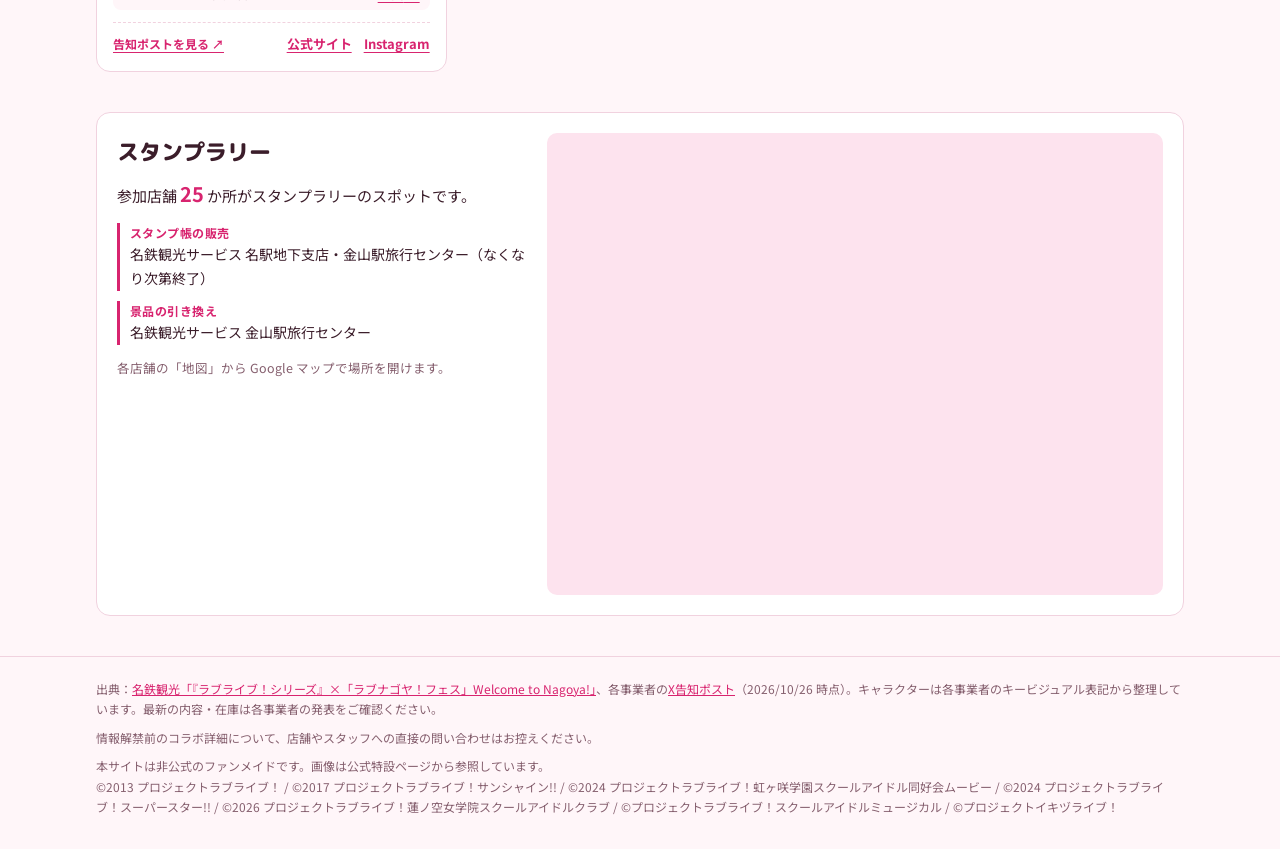
==== commit fc37cfe0: "集合パネルの店を含めるか切り替えられるように キャラ絞り込みに「グループ全員の集合パネルがある店も含める」スイッチを追加。 オフにすると個別に描かれた店だけが出る。状態はURL（g=0）にも残る。  " ====
--- a/index.html
+++ b/index.html
@@ -36,6 +36,11 @@
           <button type="button" id="mode-all" class="seg-btn" aria-pressed="false">全員そろう</button>
         </div>
       </div>
+      <label class="switch" for="groups">
+        <input type="checkbox" id="groups" checked>
+        <span class="switch-track" aria-hidden="true"></span>
+        <span>グループ全員の集合パネルがある店も含める</span>
+      </label>
       <div id="series-list" class="series-list"></div>
     </div>
 
--- a/style.css
+++ b/style.css
@@ -104,6 +104,23 @@
 .seg-btn { border: 0; background: transparent; padding: 3px 12px; border-radius: 999px; font-size: 13px; color: var(--muted); }
 .seg-btn[aria-pressed="true"] { background: var(--accent); color: var(--accent-ink); font-weight: 700; }
 
+.switch {
+  display: inline-flex; align-items: center; gap: 10px;
+  margin: -2px 0 14px; font-size: 13.5px; cursor: pointer; user-select: none;
+}
+.switch input { position: absolute; opacity: 0; width: 1px; height: 1px; }
+.switch-track {
+  flex: none; position: relative; width: 38px; height: 22px; border-radius: 999px;
+  background: var(--off); transition: background-color .15s;
+}
+.switch-track::after {
+  content: ""; position: absolute; top: 3px; left: 3px; width: 16px; height: 16px;
+  border-radius: 50%; background: var(--surface); transition: transform .15s;
+}
+.switch input:checked + .switch-track { background: var(--accent); }
+.switch input:checked + .switch-track::after { transform: translateX(16px); }
+.switch input:focus-visible + .switch-track { outline: 3px solid var(--accent); outline-offset: 2px; }
+
 .series-list { display: grid; gap: 12px; }
 .series { display: grid; grid-template-columns: 9.5em 1fr; gap: 6px 12px; align-items: start; }
 .series-name {
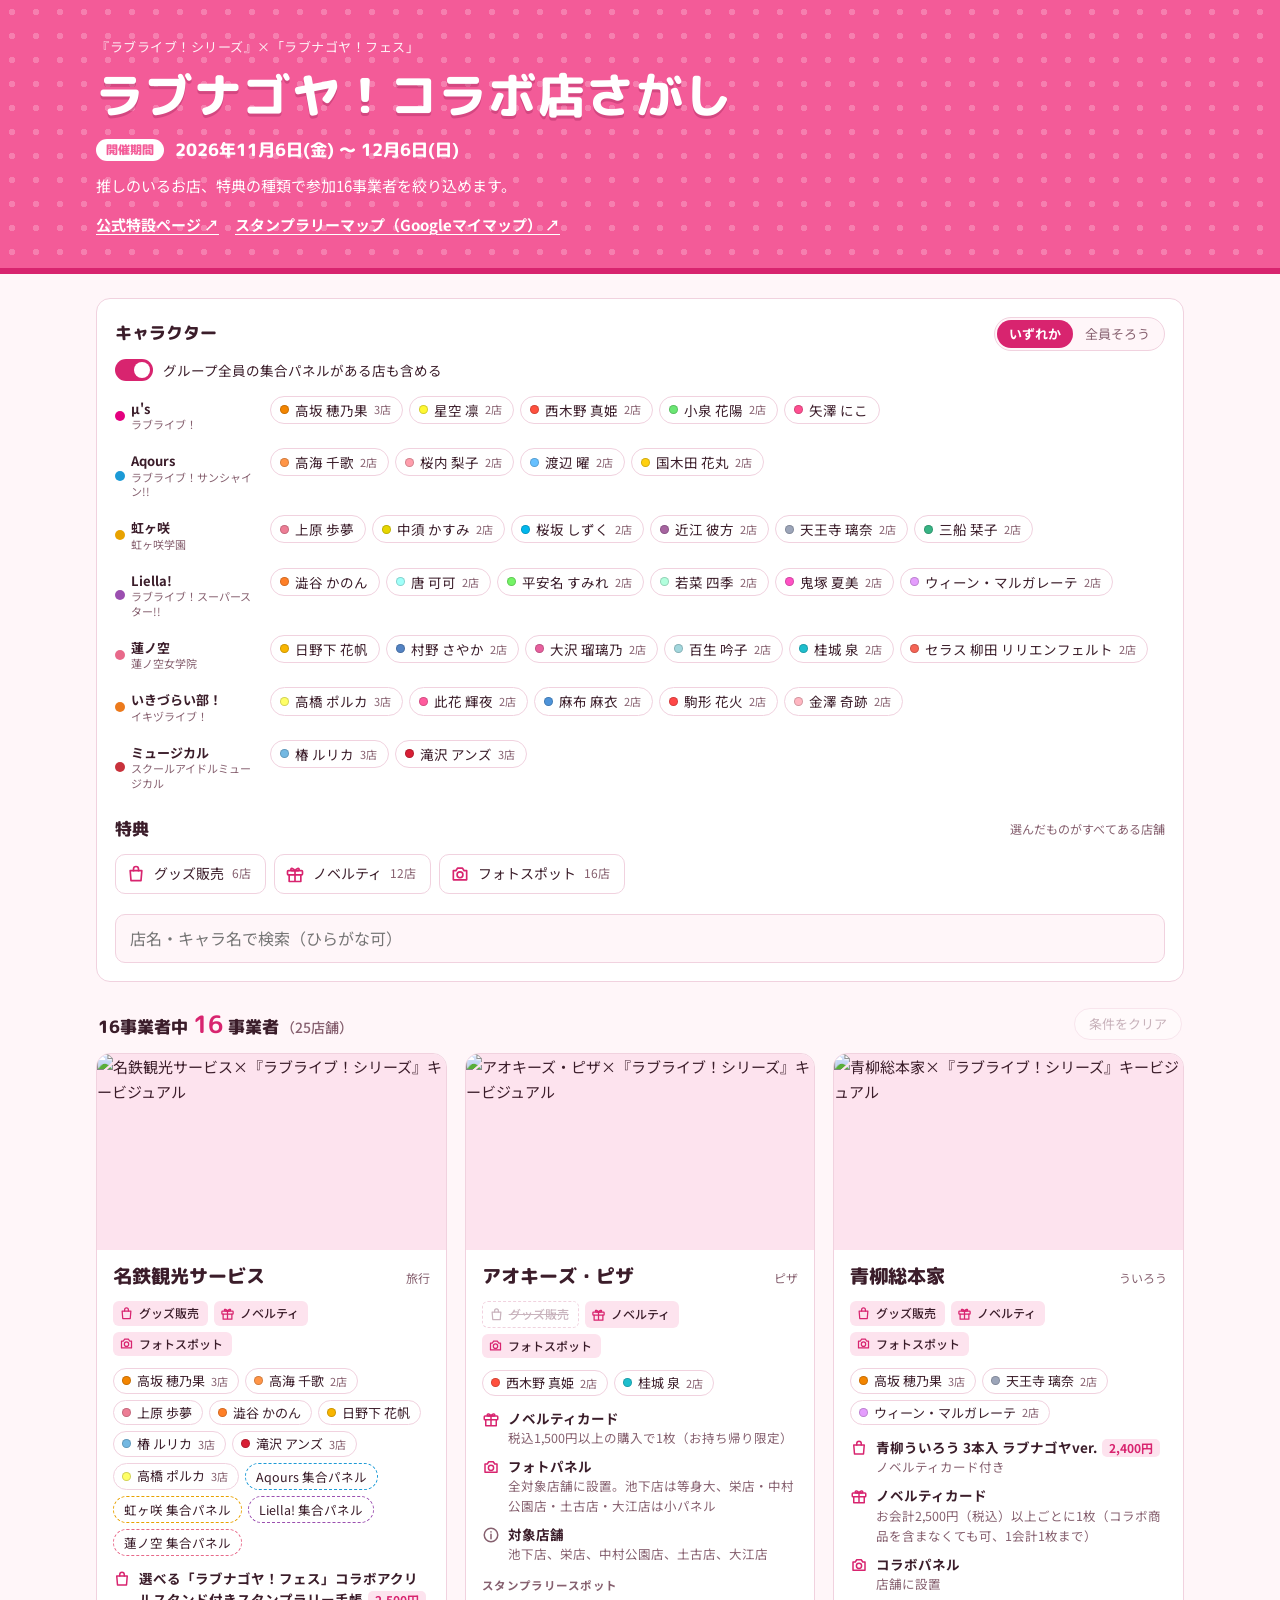
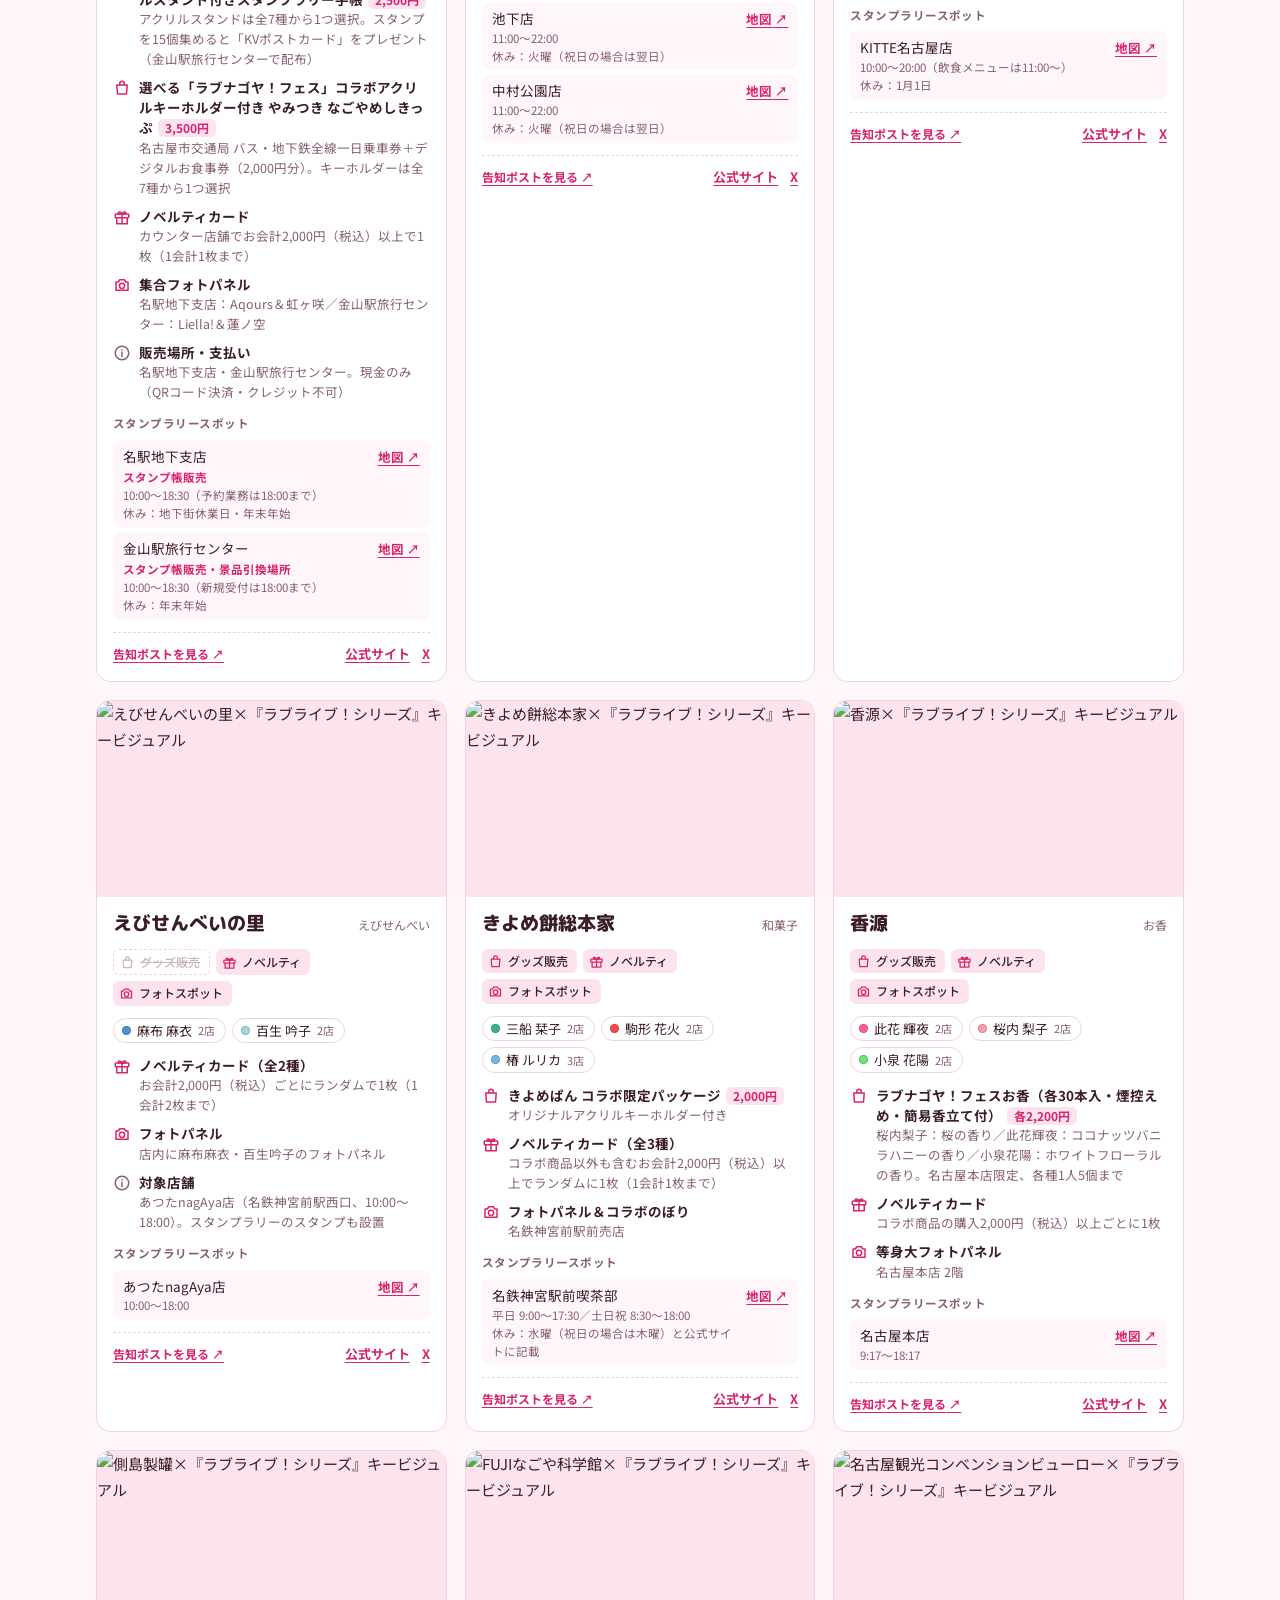
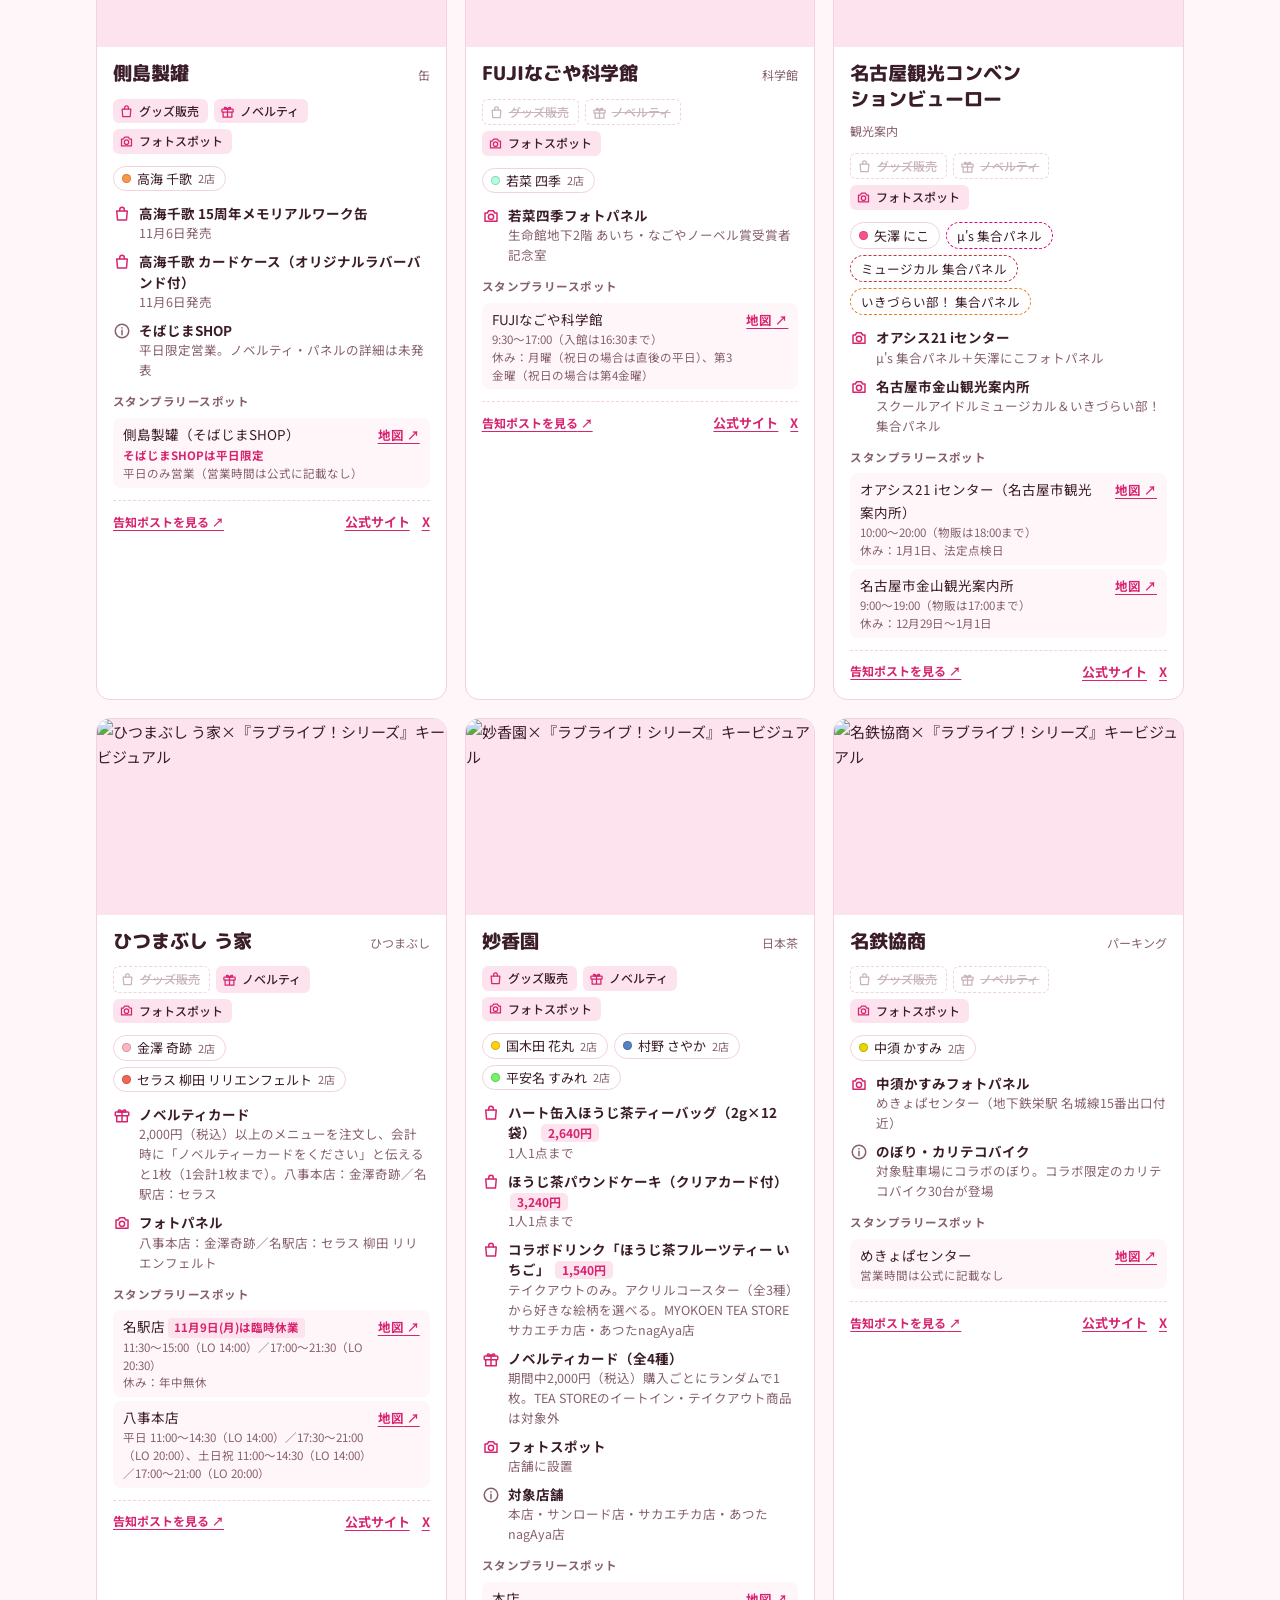
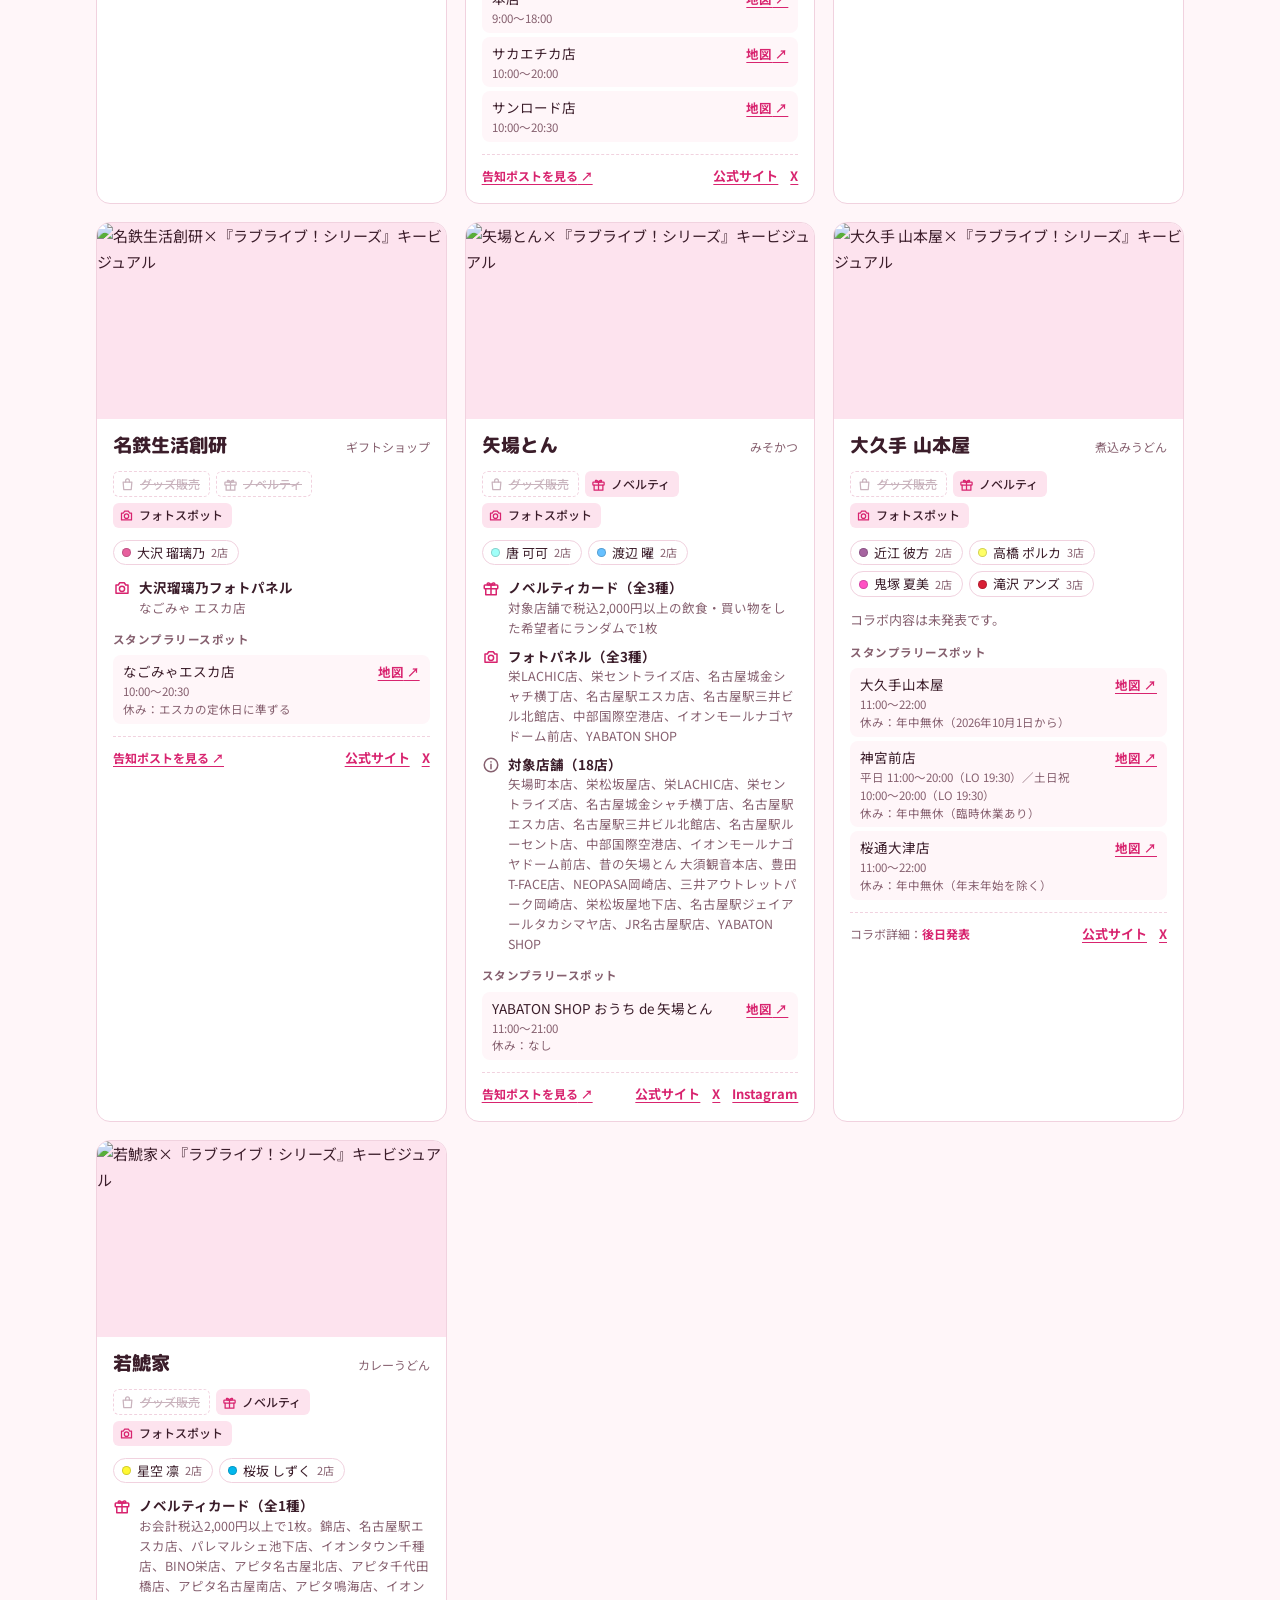
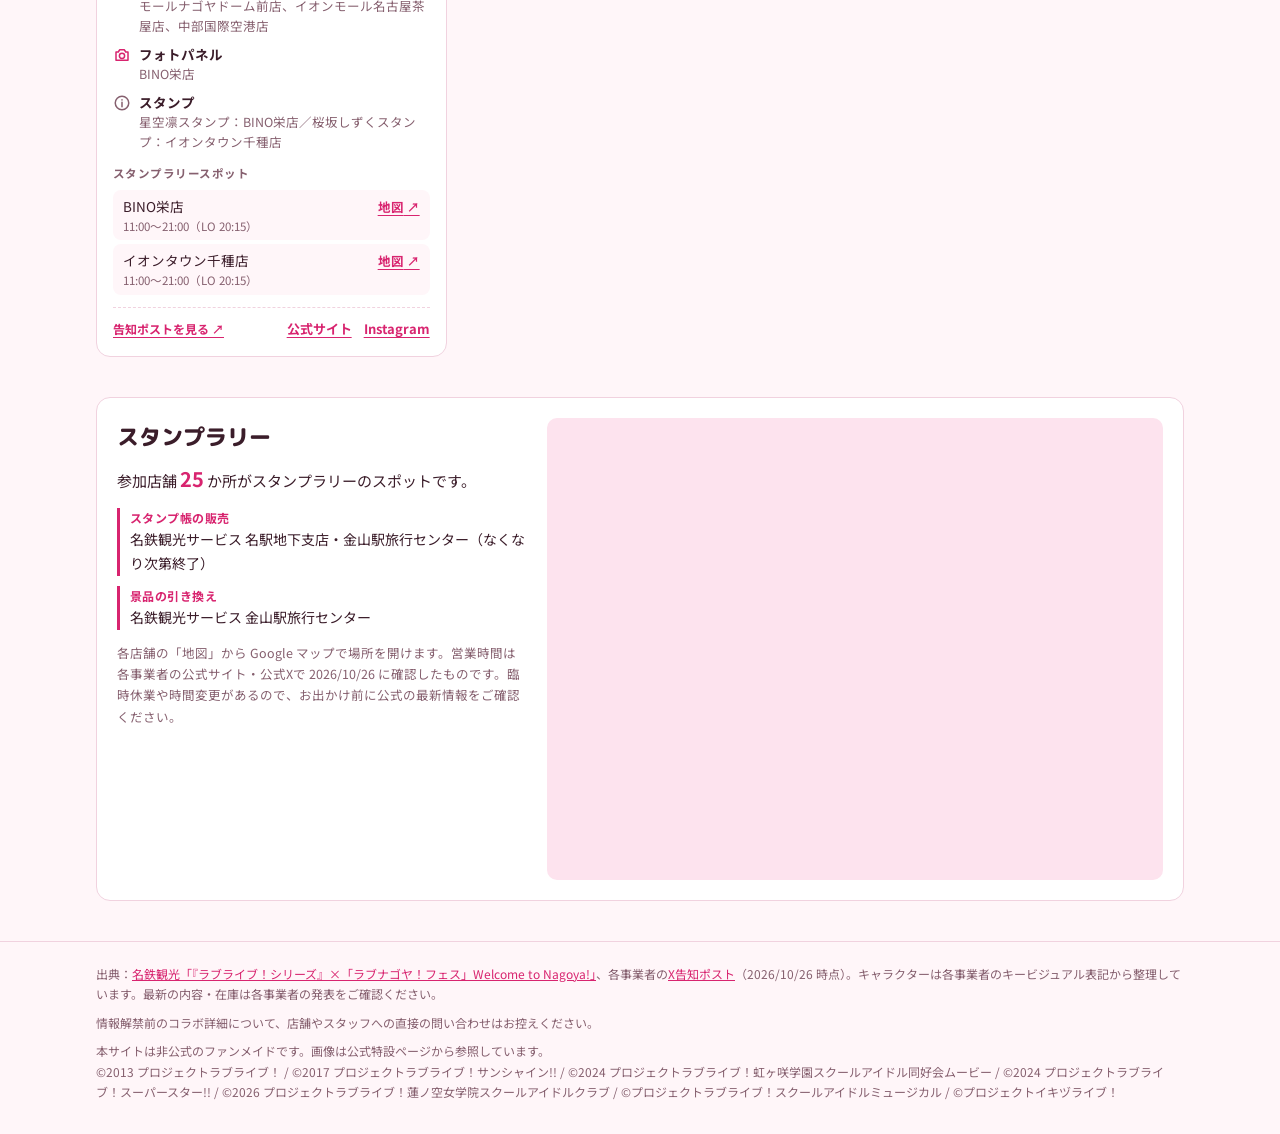
==== commit 7ff55d2c: "スタンプラリースポットに営業時間を追加 各事業者の公式サイト（大久手山本屋のみ公式X）で 2026-10-26 に確認した 営業時間・休み・臨時休業を、店舗ごとに表示。  Co-Authored-By" ====
--- a/index.html
+++ b/index.html
@@ -72,7 +72,7 @@
         <div><dt>スタンプ帳の販売</dt><dd>名鉄観光サービス 名駅地下支店・金山駅旅行センター（なくなり次第終了）</dd></div>
         <div><dt>景品の引き換え</dt><dd>名鉄観光サービス 金山駅旅行センター</dd></div>
       </dl>
-      <p class="rally-note">各店舗の「地図」から Google マップで場所を開けます。</p>
+      <p class="rally-note">各店舗の「地図」から Google マップで場所を開けます。営業時間は各事業者の公式サイト・公式Xで <span id="hours-checked"></span> に確認したものです。臨時休業や時間変更があるので、お出かけ前に公式の最新情報をご確認ください。</p>
     </div>
     <div class="rally-map">
       <iframe id="map-embed" title="ラブナゴヤ！フェス スタンプラリースポットマップ" loading="lazy" referrerpolicy="no-referrer-when-downgrade"></iframe>
--- a/style.css
+++ b/style.css
@@ -146,12 +146,15 @@
   line-height: 1.5;
   transition: background-color .15s, border-color .15s;
 }
-.chip::before { content: ""; width: 8px; height: 8px; border-radius: 50%; background: var(--c); flex: none; }
+.chip::before {
+  content: ""; width: 9px; height: 9px; border-radius: 50%; background: var(--c); flex: none;
+  box-shadow: inset 0 0 0 1px rgba(0, 0, 0, .18);
+}
 .chip:hover { border-color: var(--c); }
-.chip[aria-pressed="true"] { background: var(--c); border-color: var(--c); color: #fff; font-weight: 700; }
-.chip[aria-pressed="true"]::before { background: #fff; }
+.chip[aria-pressed="true"] { background: var(--c); border-color: var(--c); color: var(--ci, #fff); font-weight: 700; }
+.chip[aria-pressed="true"]::before { background: var(--ci, #fff); box-shadow: none; }
 .chip .n { font-size: 11px; color: var(--muted); font-variant-numeric: tabular-nums; }
-.chip[aria-pressed="true"] .n { color: rgba(255,255,255,.85); }
+.chip[aria-pressed="true"] .n { color: var(--ci, #fff); opacity: .8; }
 
 .perk-list { display: flex; flex-wrap: wrap; gap: 8px; }
 .perk-toggle {
@@ -246,6 +249,11 @@
 }
 .shop-name { min-width: 0; }
 .shop-name small { display: block; font-size: 11.5px; color: var(--accent); font-weight: 700; }
+.shop-hours { display: block; font-size: 11.5px; color: var(--muted); line-height: 1.55; font-variant-numeric: tabular-nums; }
+.shop-alert {
+  display: inline-block; margin: 2px 0 1px; padding: 0 6px; border-radius: 4px;
+  font-size: 11.5px; font-weight: 700; background: var(--accent-soft); color: var(--accent);
+}
 .shops a { flex: none; font-size: 12.5px; font-weight: 700; text-underline-offset: 3px; }
 .shops a::after { content: " ↗"; }
 
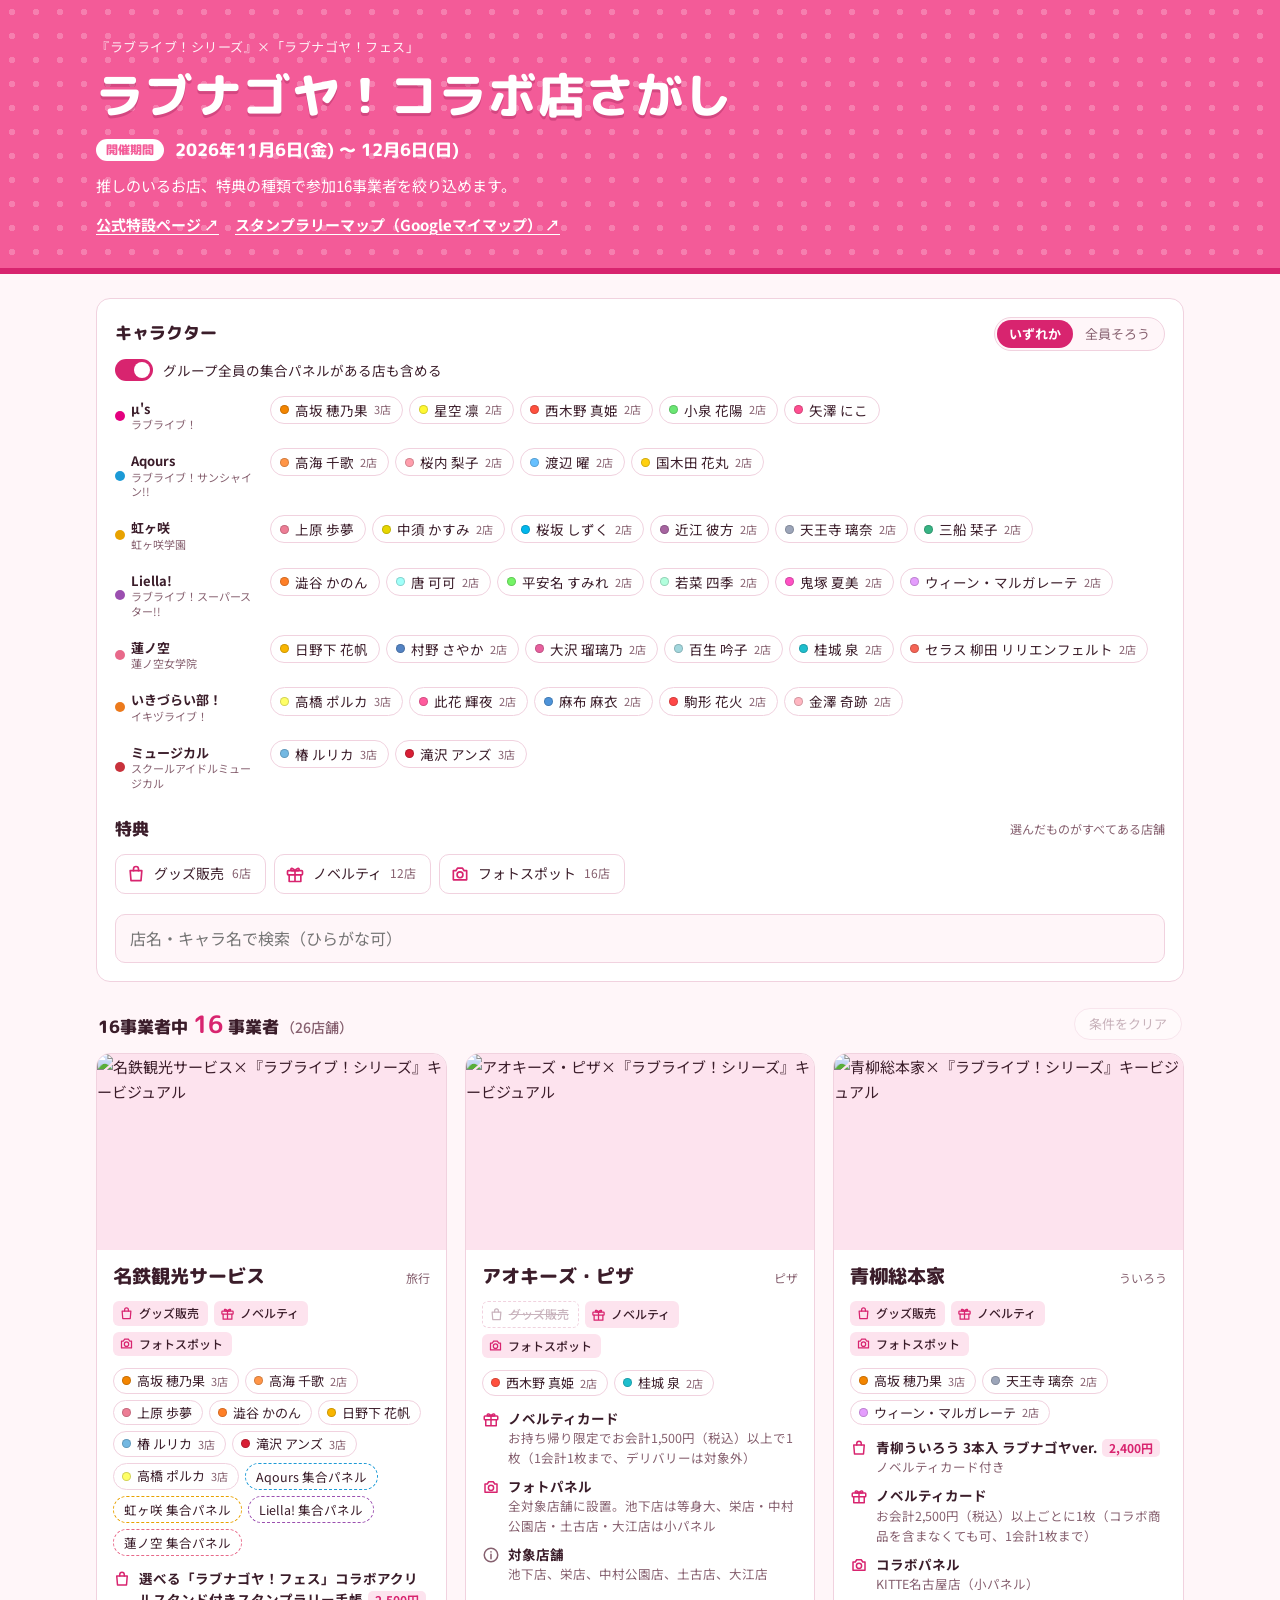
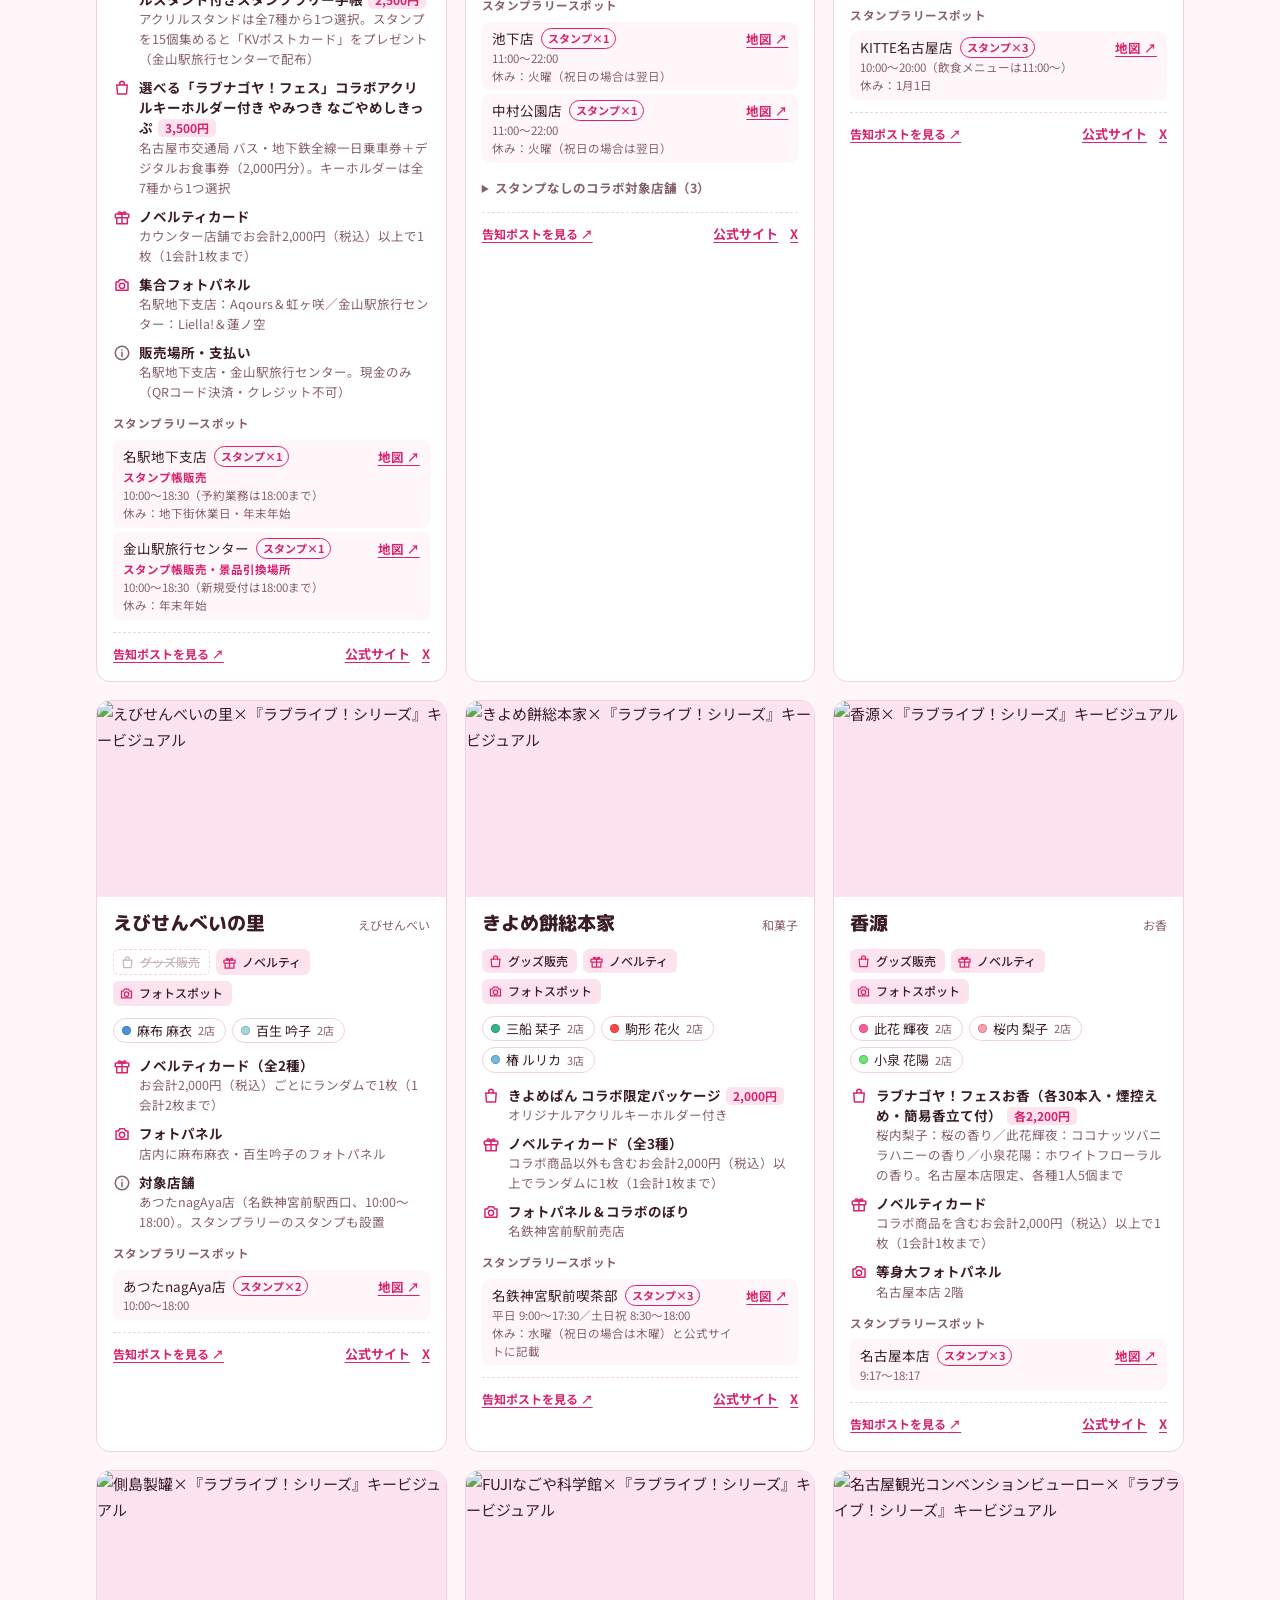
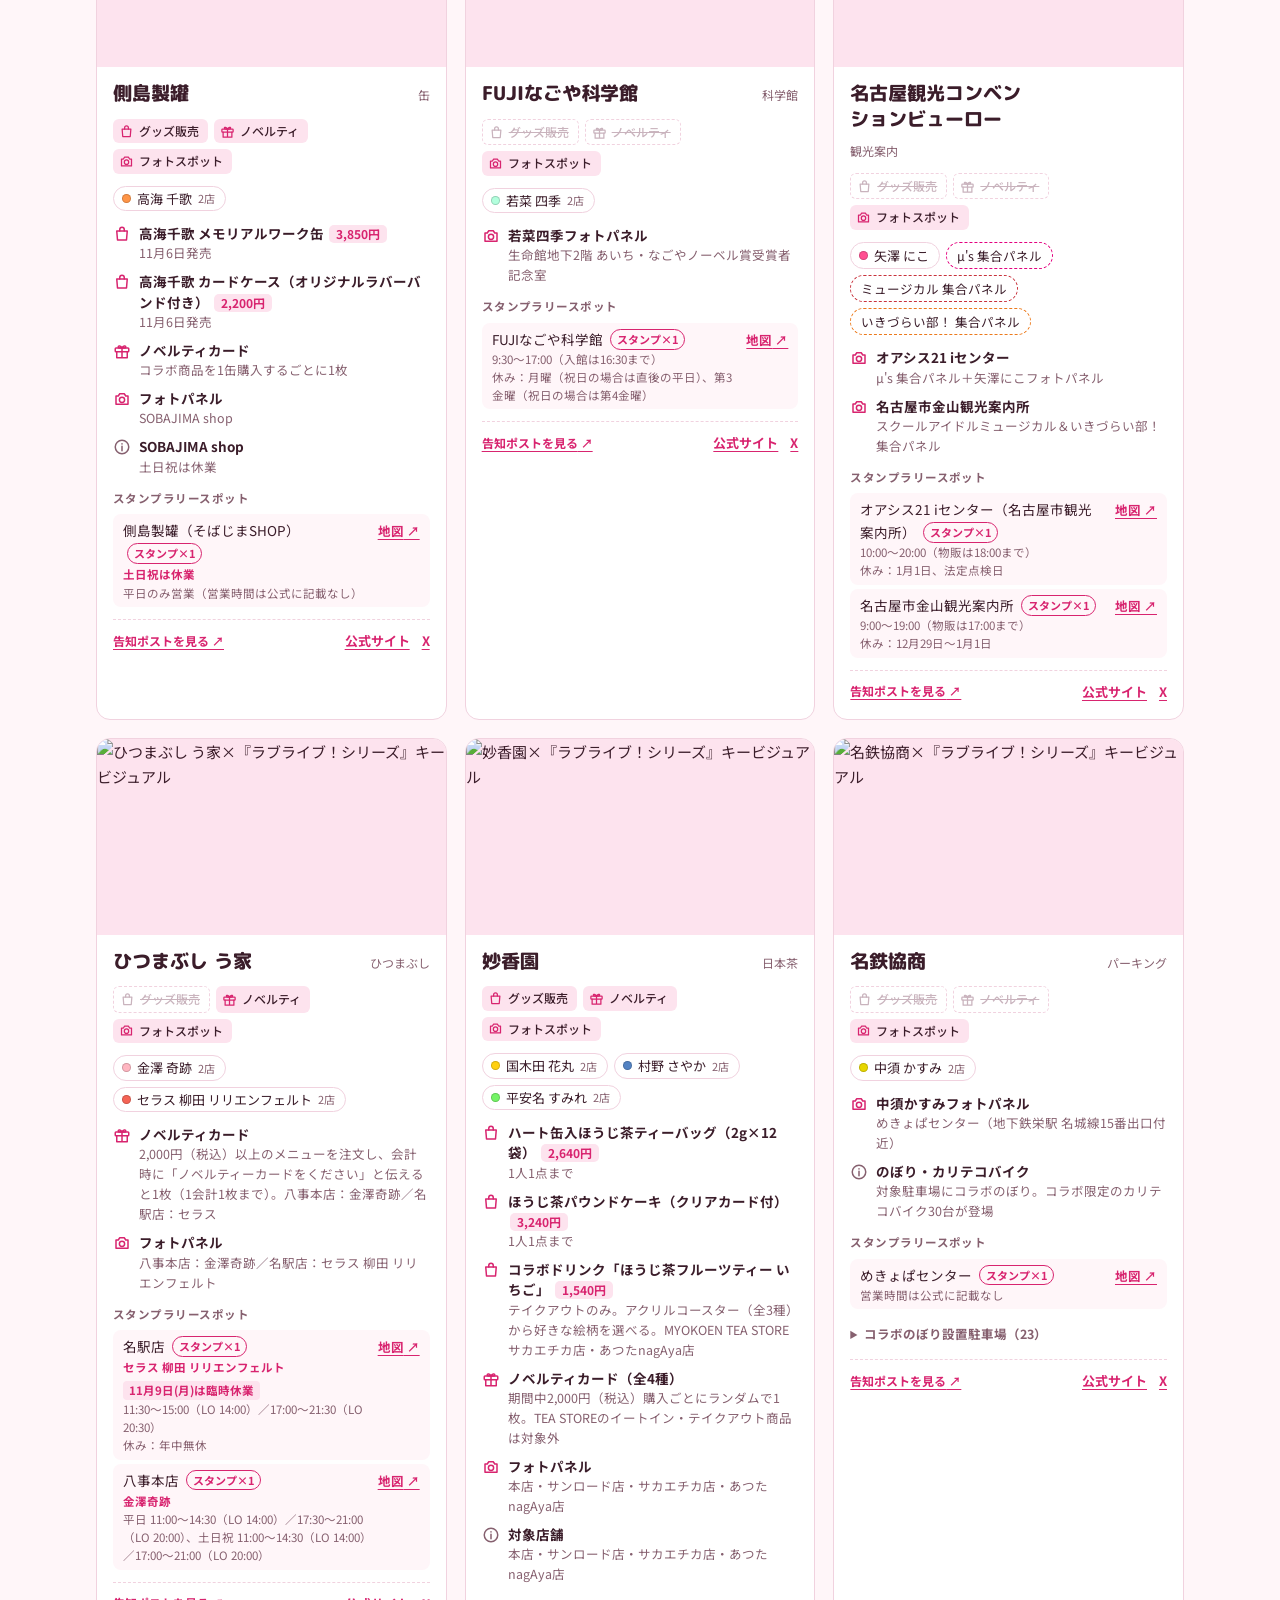
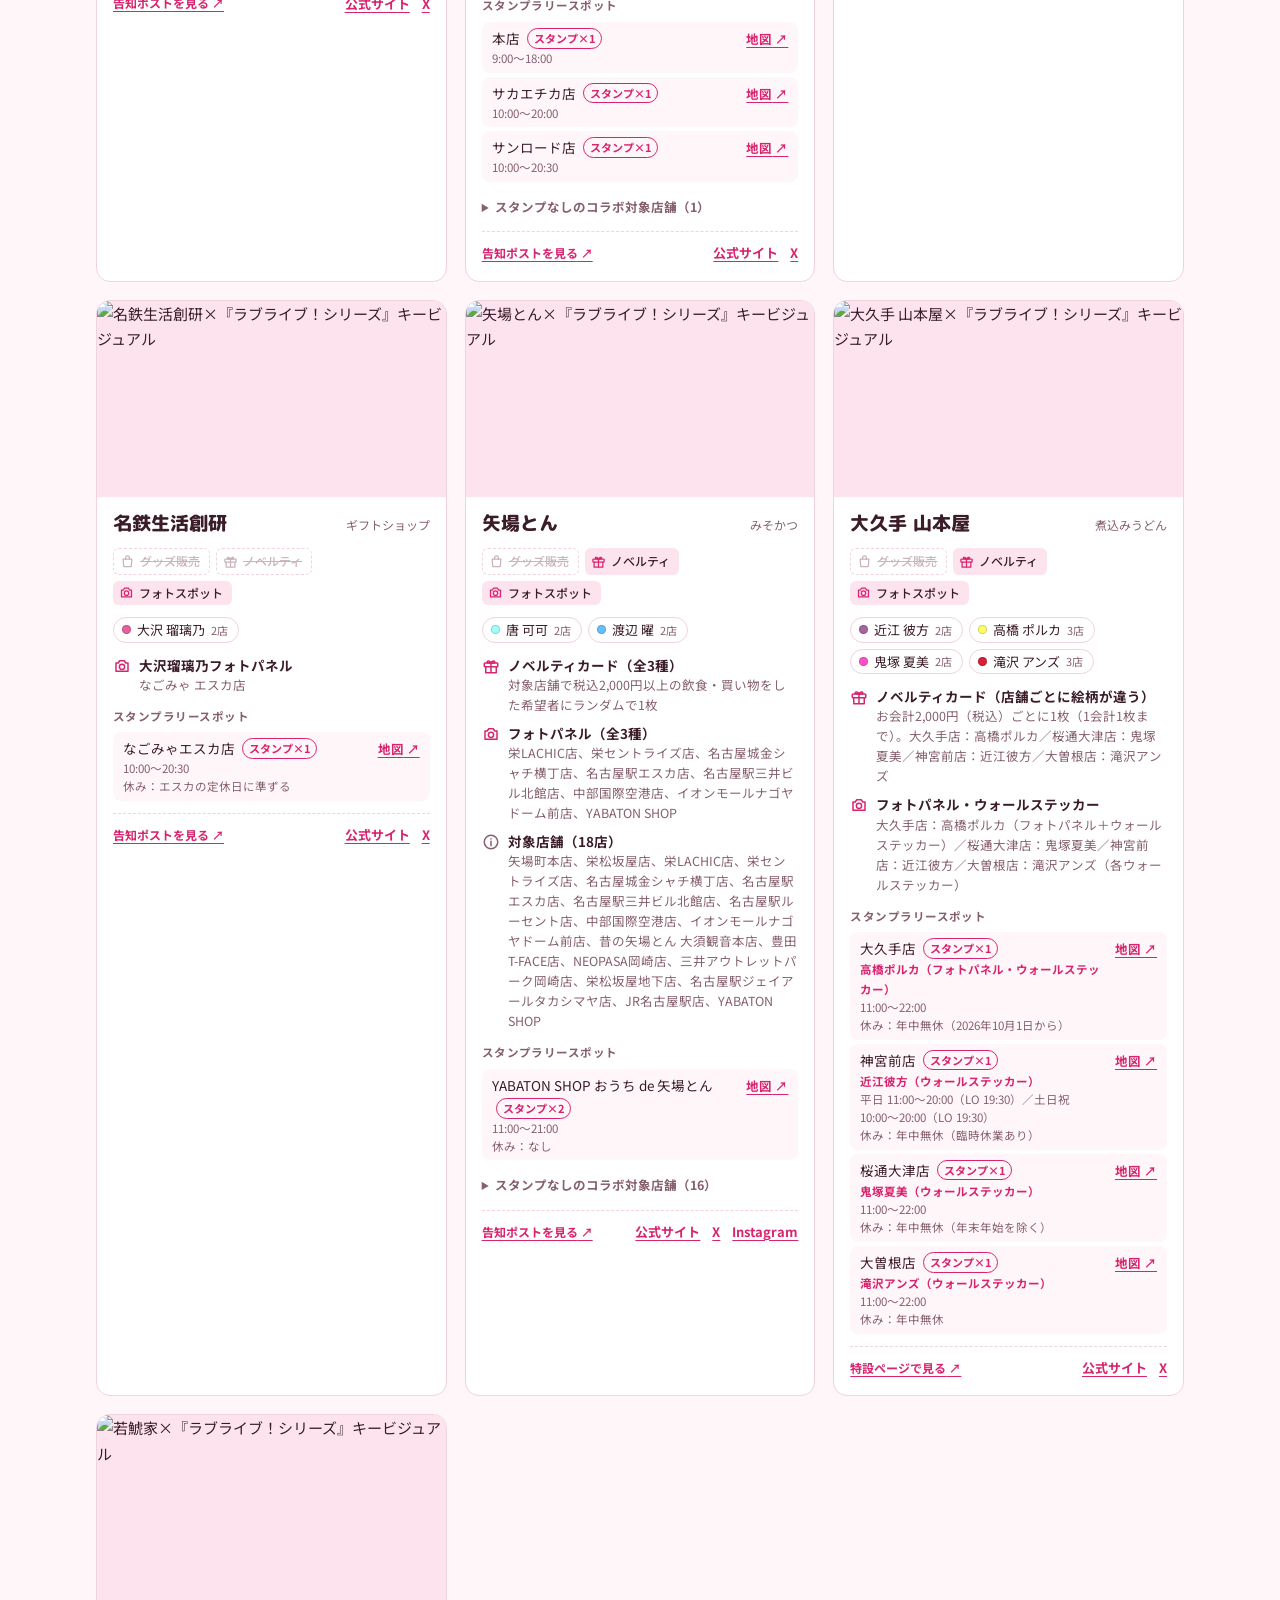
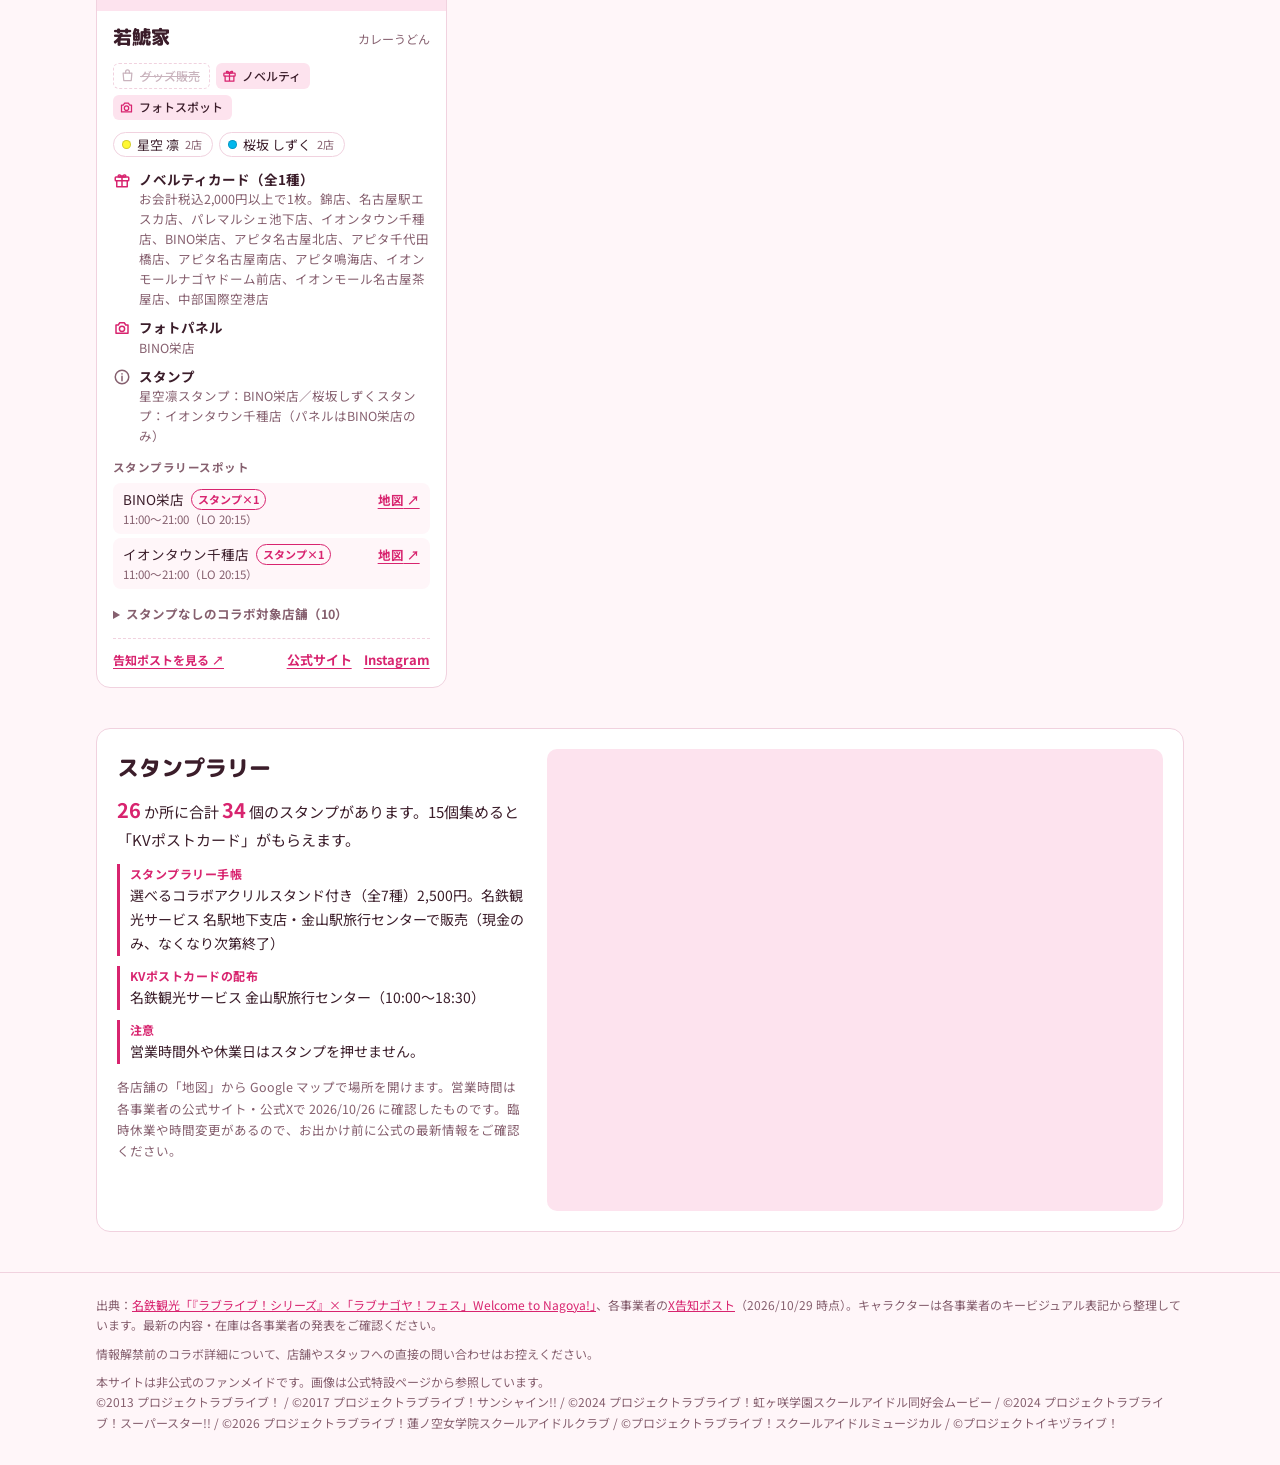
==== commit 9f2dca1b: "特設ページの更新（2026-10-29）を反映 - スポットごとのスタンプ数（合計34個）とKVポストカードの配布時間 - 大久手山本屋：大曽根店を追加、店舗ごとのキャラとノベルティ - 側島製罐：価" ====
--- a/index.html
+++ b/index.html
@@ -67,10 +67,11 @@
   <section class="rally" aria-labelledby="rally-title">
     <div class="rally-text">
       <h2 id="rally-title">スタンプラリー</h2>
-      <p>参加店舗 <b id="spot-count"></b> か所がスタンプラリーのスポットです。</p>
+      <p><b id="spot-count"></b> か所に合計 <b id="stamp-total"></b> 個のスタンプがあります。15個集めると「KVポストカード」がもらえます。</p>
       <dl class="rally-info">
-        <div><dt>スタンプ帳の販売</dt><dd>名鉄観光サービス 名駅地下支店・金山駅旅行センター（なくなり次第終了）</dd></div>
-        <div><dt>景品の引き換え</dt><dd>名鉄観光サービス 金山駅旅行センター</dd></div>
+        <div><dt>スタンプラリー手帳</dt><dd>選べるコラボアクリルスタンド付き（全7種）2,500円。名鉄観光サービス 名駅地下支店・金山駅旅行センターで販売（現金のみ、なくなり次第終了）</dd></div>
+        <div><dt>KVポストカードの配布</dt><dd>名鉄観光サービス 金山駅旅行センター（10:00〜18:30）</dd></div>
+        <div><dt>注意</dt><dd>営業時間外や休業日はスタンプを押せません。</dd></div>
       </dl>
       <p class="rally-note">各店舗の「地図」から Google マップで場所を開けます。営業時間は各事業者の公式サイト・公式Xで <span id="hours-checked"></span> に確認したものです。臨時休業や時間変更があるので、お出かけ前に公式の最新情報をご確認ください。</p>
     </div>
--- a/style.css
+++ b/style.css
@@ -249,6 +249,15 @@
 }
 .shop-name { min-width: 0; }
 .shop-name small { display: block; font-size: 11.5px; color: var(--accent); font-weight: 700; }
+.stamp-count {
+  display: inline-block; margin-left: 4px; padding: 0 6px; border-radius: 999px;
+  border: 1px solid var(--accent); color: var(--accent);
+  font-size: 11px; font-weight: 700; vertical-align: 1px; font-variant-numeric: tabular-nums; white-space: nowrap;
+}
+.others { font-size: 13px; }
+.others summary { cursor: pointer; color: var(--muted); font-weight: 700; font-size: 12.5px; padding: 2px 0; }
+.others summary:hover { color: var(--accent); }
+.others .shops { margin-top: 6px; }
 .shop-hours { display: block; font-size: 11.5px; color: var(--muted); line-height: 1.55; font-variant-numeric: tabular-nums; }
 .shop-alert {
   display: inline-block; margin: 2px 0 1px; padding: 0 6px; border-radius: 4px;
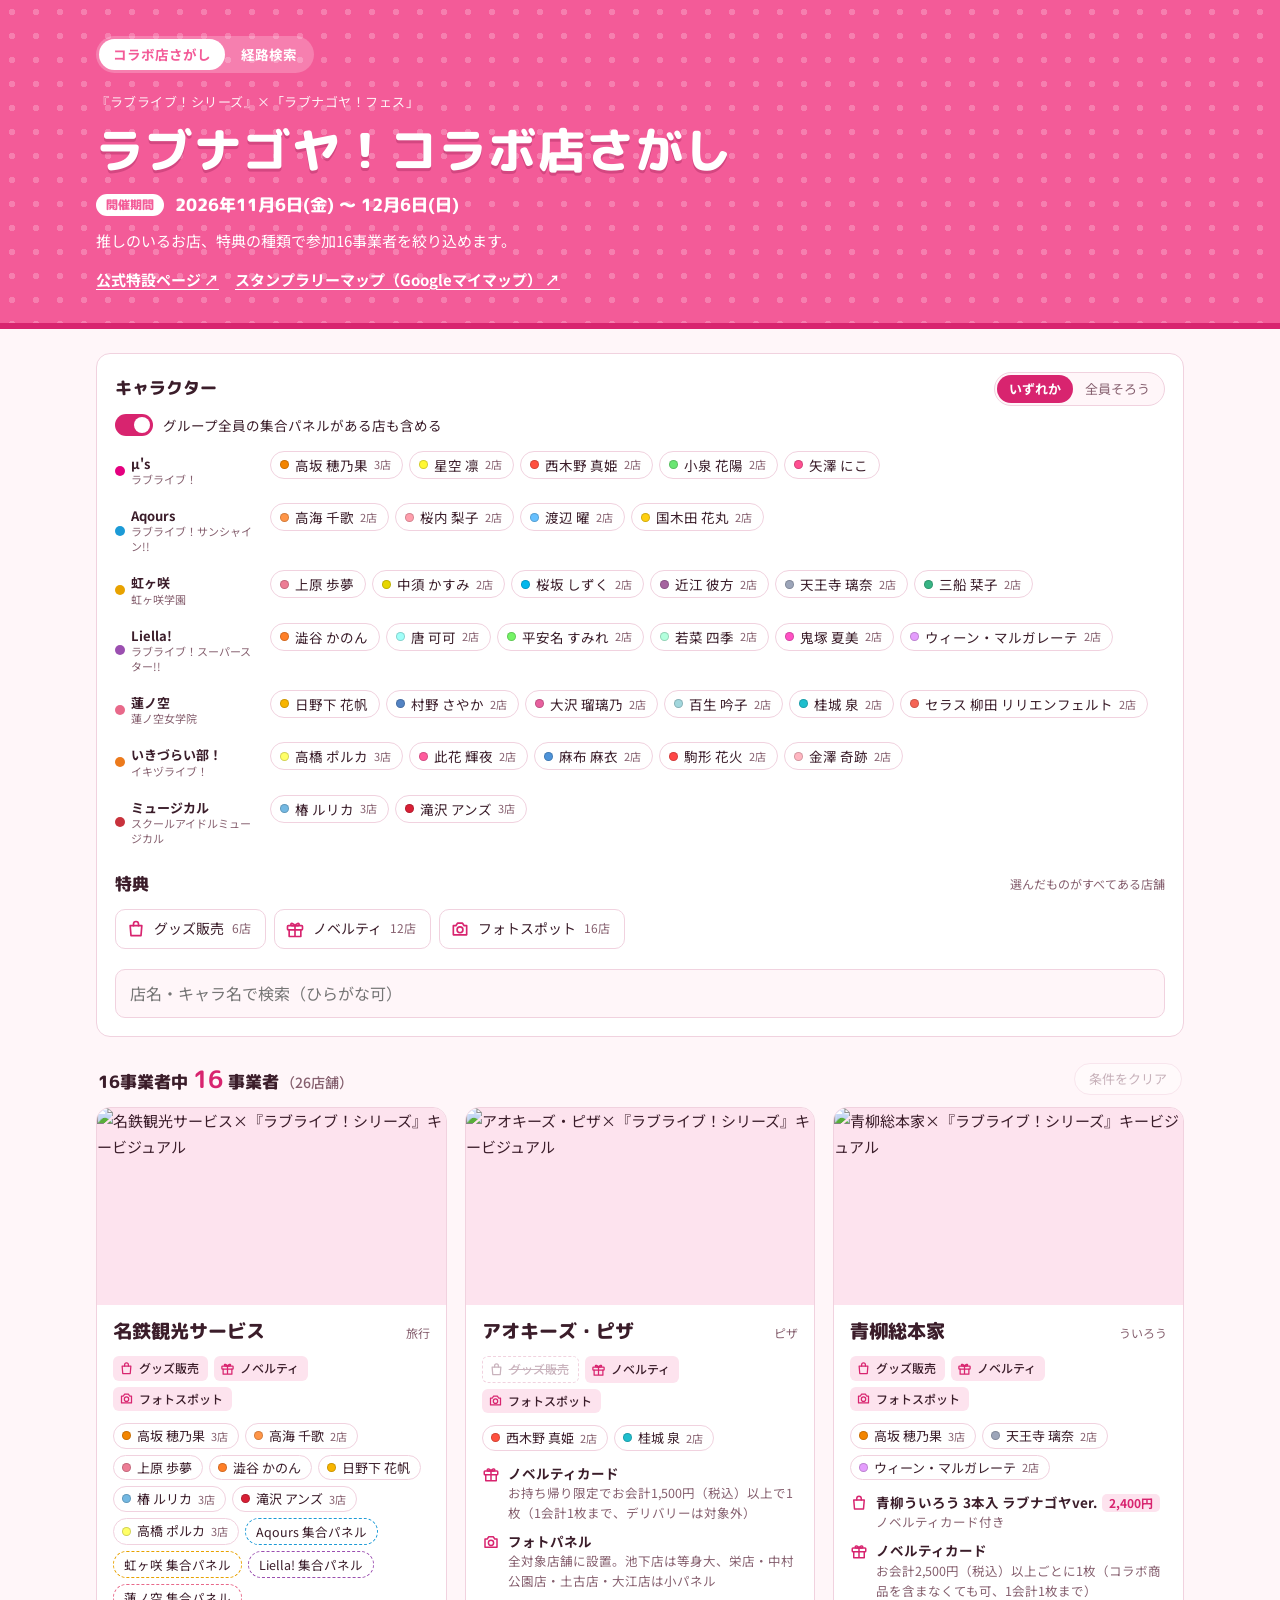
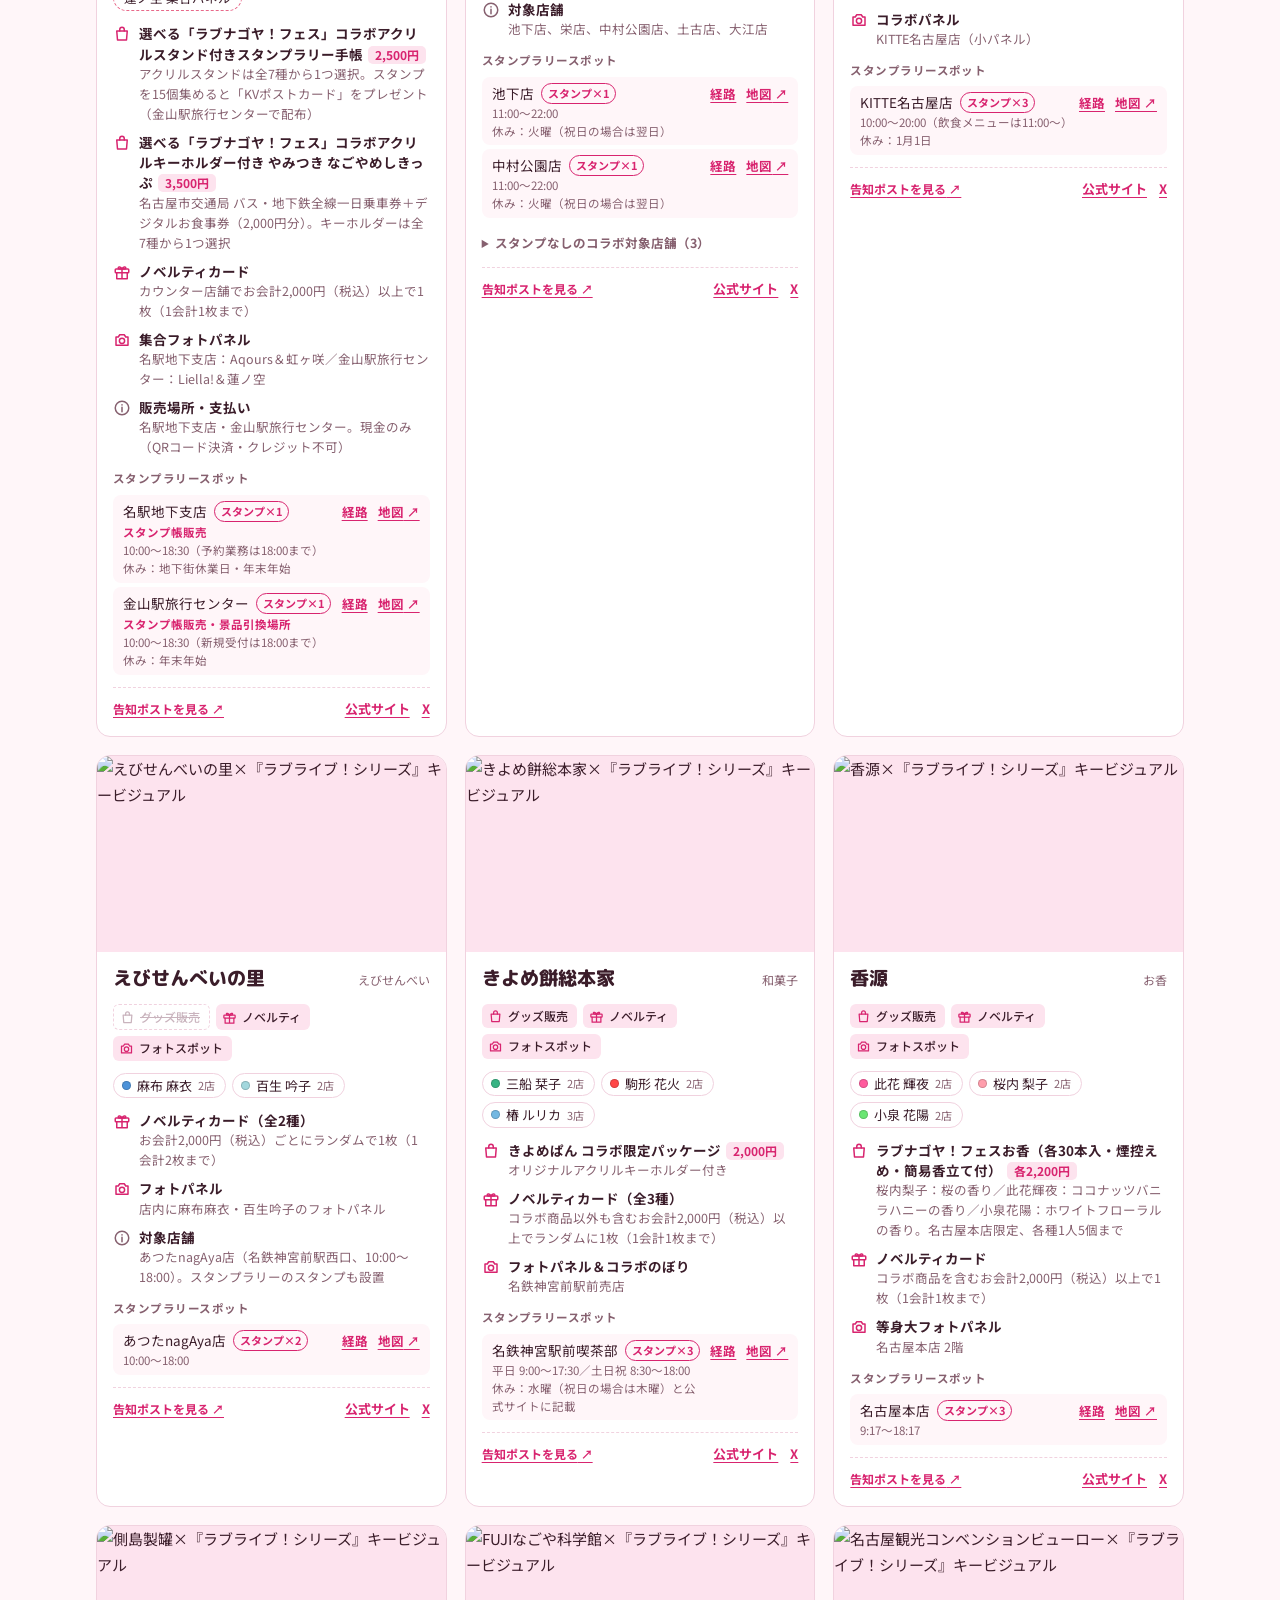
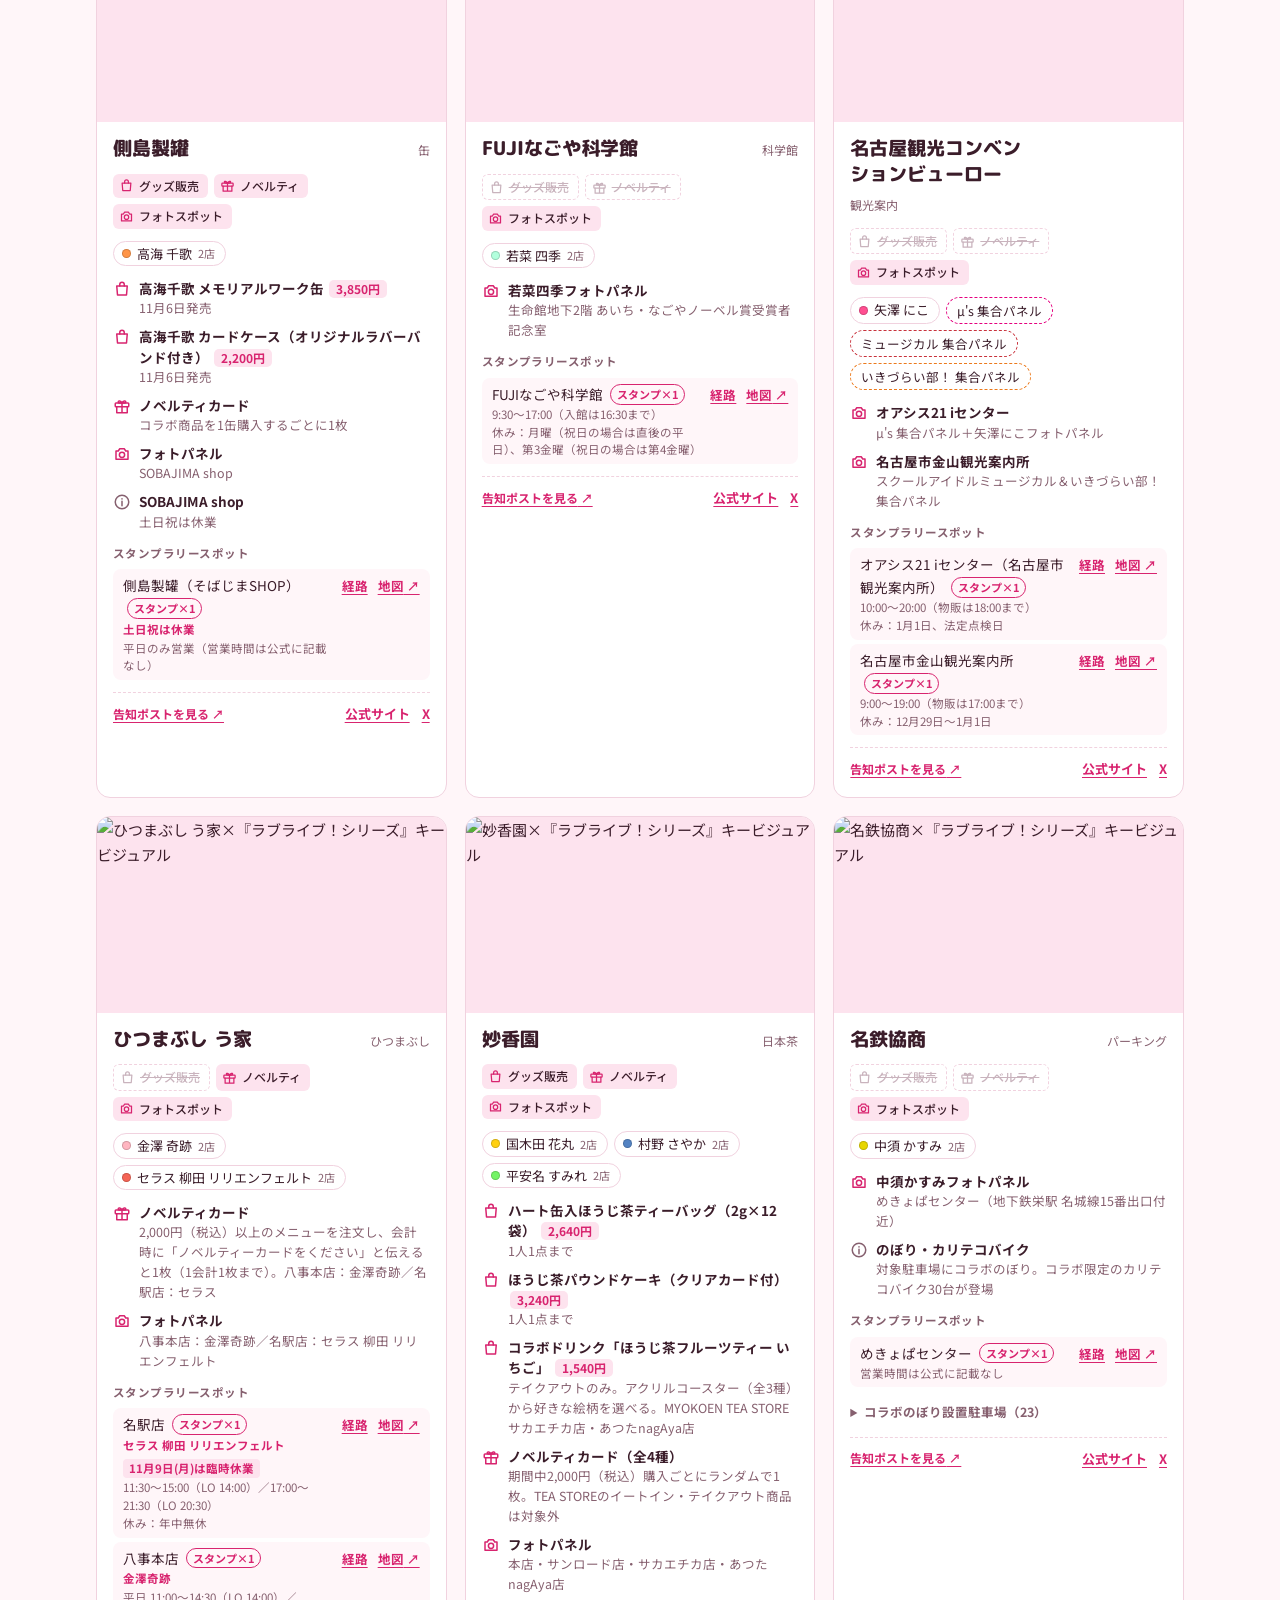
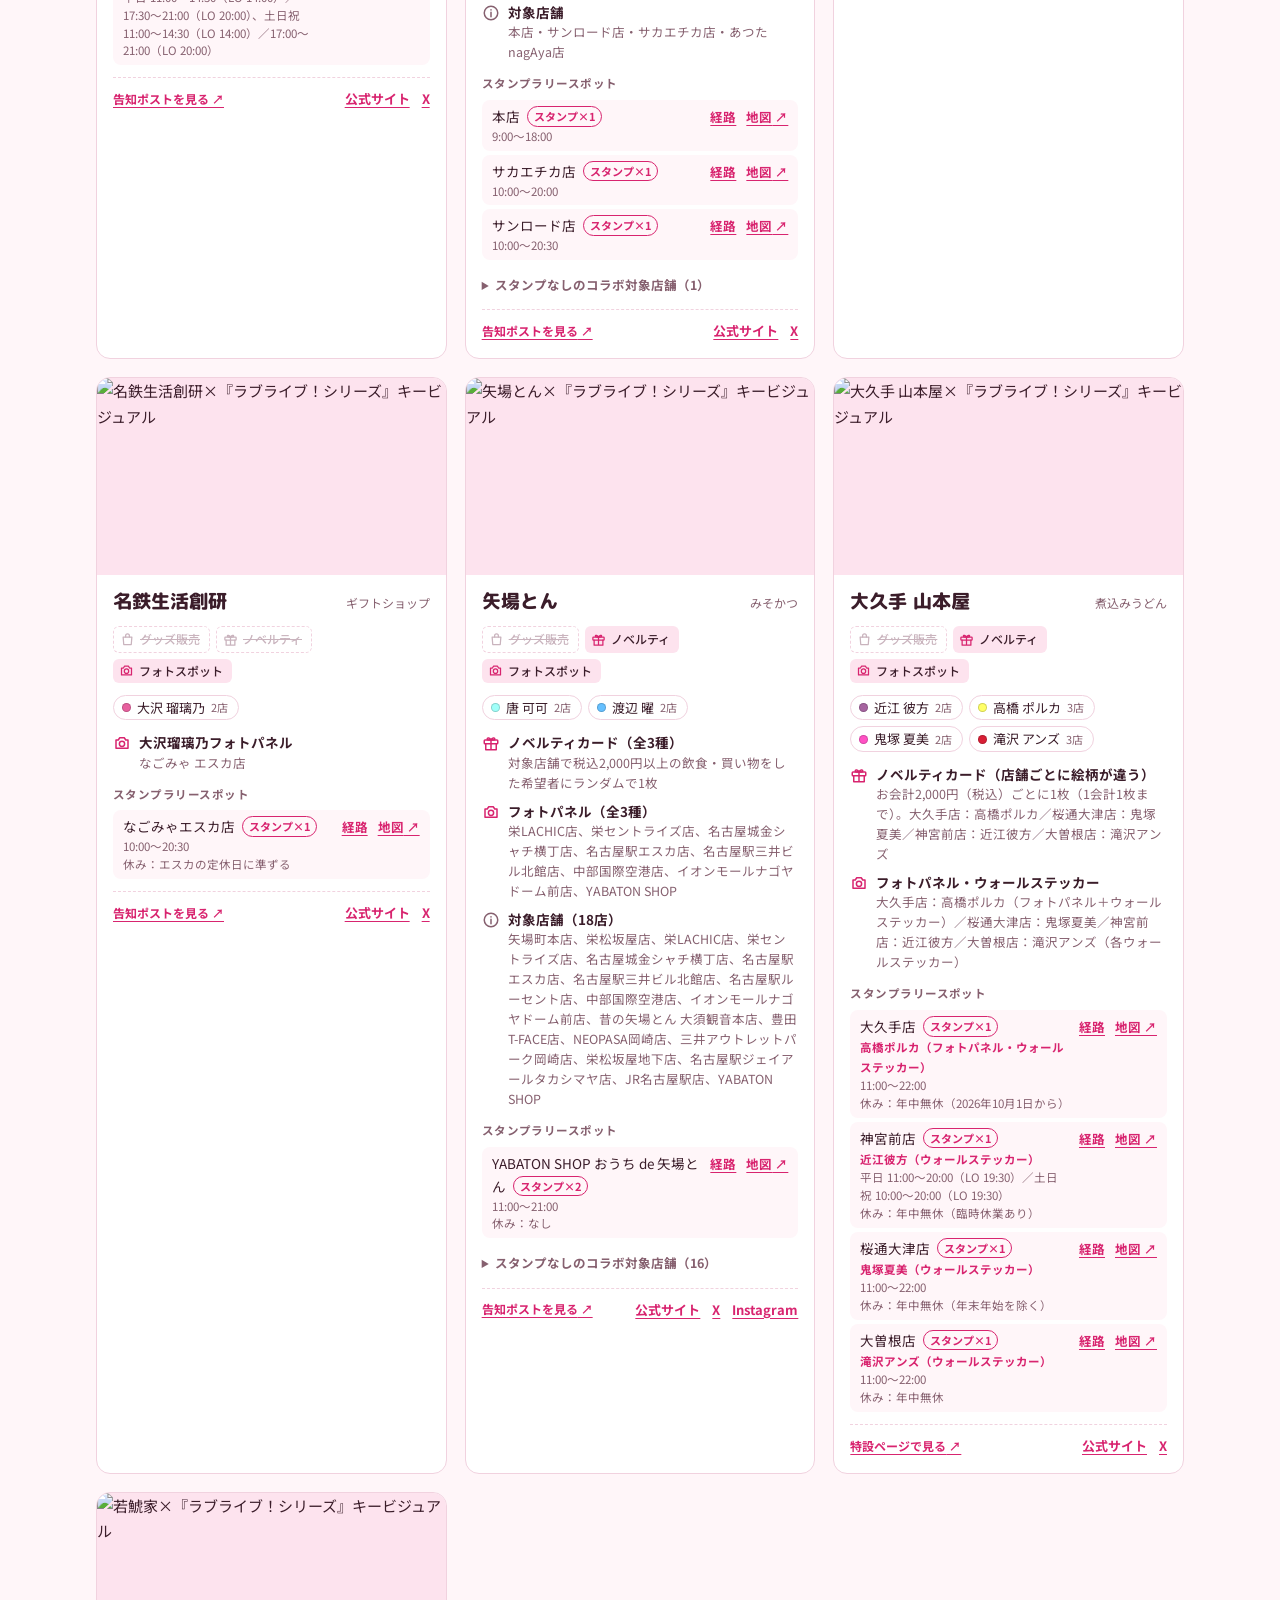
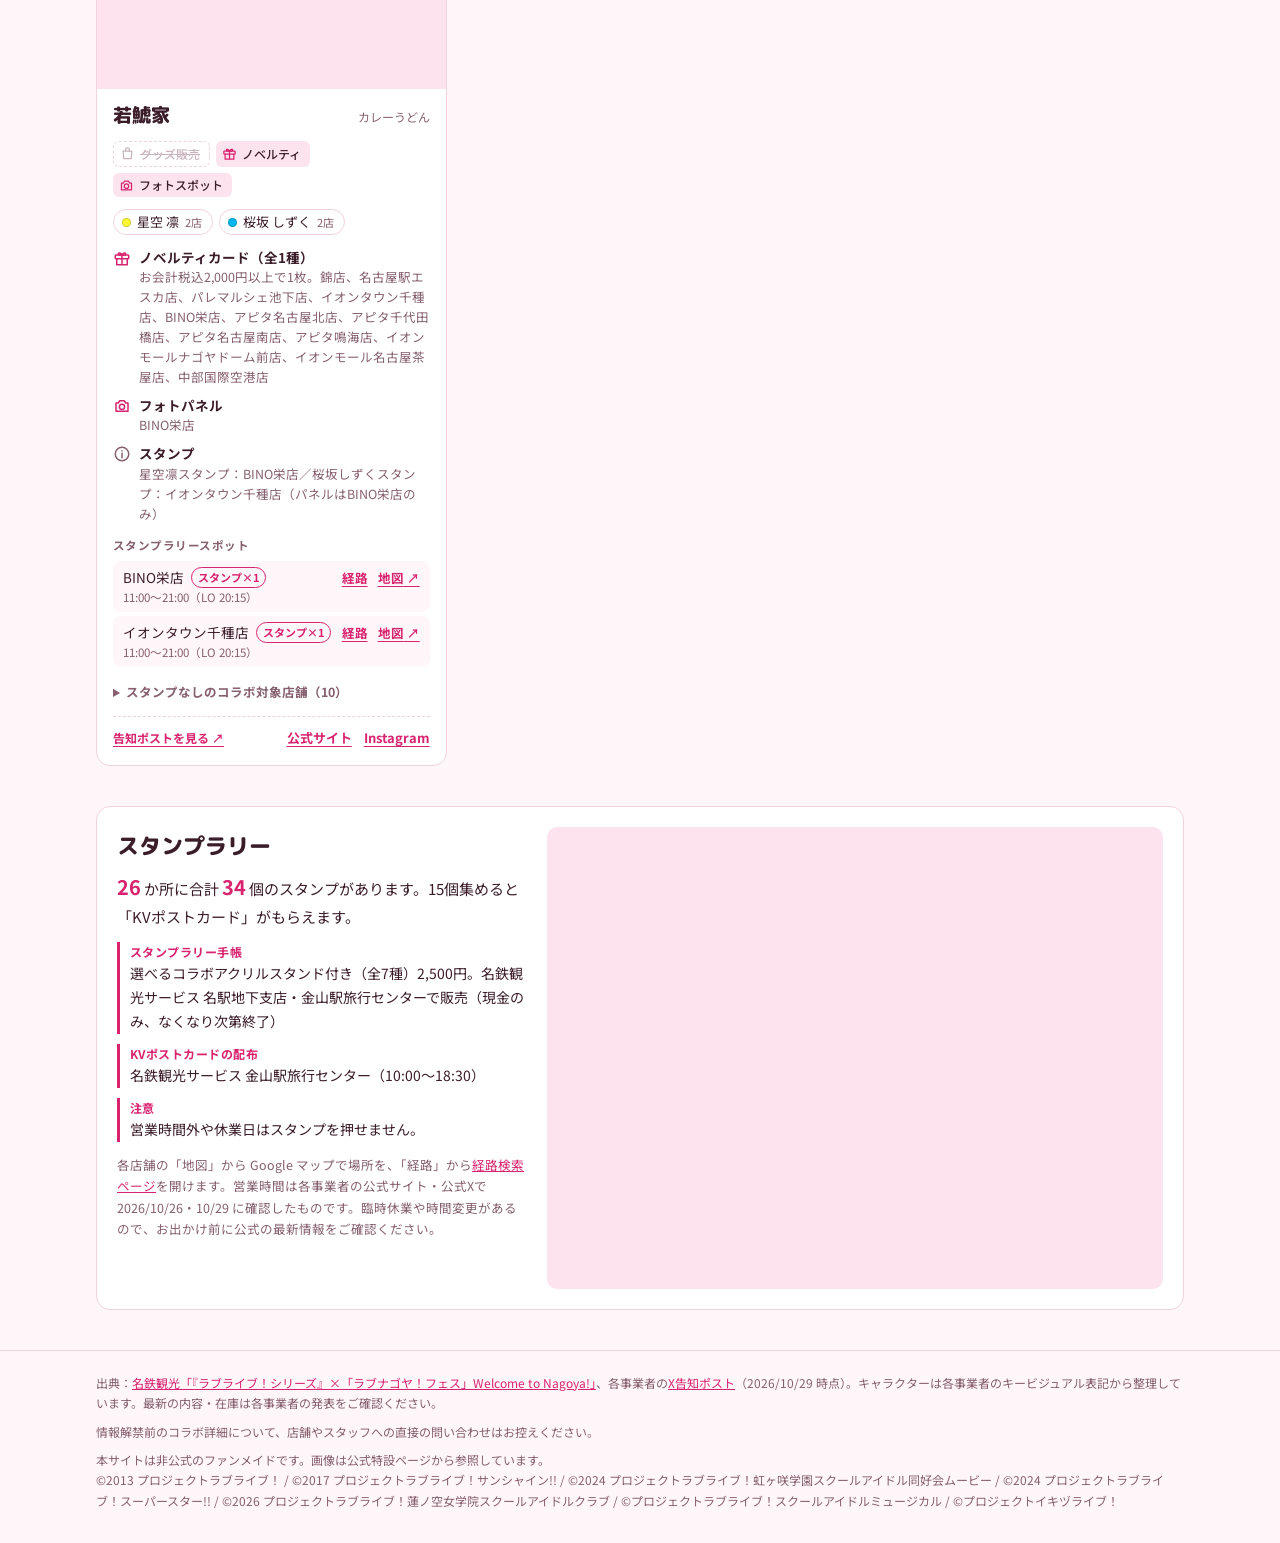
==== commit 99a459ad: "経路検索ページを追加（Mapboxの地図とYahoo!乗換案内へのリンク） - route.html / route.js / route.css を新設。店舗を地図か一覧から選び、出発地・日時を指定" ====
--- a/index.html
+++ b/index.html
@@ -15,6 +15,10 @@
 
 <header class="masthead">
   <div class="wrap">
+    <nav class="pagenav" aria-label="ページ切り替え">
+      <a href="./" aria-current="page">コラボ店さがし</a>
+      <a href="route.html">経路検索</a>
+    </nav>
     <p class="eyebrow">『ラブライブ！シリーズ』×「ラブナゴヤ！フェス」</p>
     <h1>ラブナゴヤ！<br class="sp">コラボ店さがし</h1>
     <p class="period"><span>開催期間</span> 2026年11月6日(金) 〜 12月6日(日)</p>
@@ -73,7 +77,7 @@
         <div><dt>KVポストカードの配布</dt><dd>名鉄観光サービス 金山駅旅行センター（10:00〜18:30）</dd></div>
         <div><dt>注意</dt><dd>営業時間外や休業日はスタンプを押せません。</dd></div>
       </dl>
-      <p class="rally-note">各店舗の「地図」から Google マップで場所を開けます。営業時間は各事業者の公式サイト・公式Xで <span id="hours-checked"></span> に確認したものです。臨時休業や時間変更があるので、お出かけ前に公式の最新情報をご確認ください。</p>
+      <p class="rally-note">各店舗の「地図」から Google マップで場所を、「経路」から<a href="route.html">経路検索ページ</a>を開けます。営業時間は各事業者の公式サイト・公式Xで <span id="hours-checked"></span> に確認したものです。臨時休業や時間変更があるので、お出かけ前に公式の最新情報をご確認ください。</p>
     </div>
     <div class="rally-map">
       <iframe id="map-embed" title="ラブナゴヤ！フェス スタンプラリースポットマップ" loading="lazy" referrerpolicy="no-referrer-when-downgrade"></iframe>
@@ -91,6 +95,7 @@
 </footer>
 
 <script src="data.js"></script>
+<script src="access.js"></script>
 <script src="app.js"></script>
 </body>
 </html>
--- a/style.css
+++ b/style.css
@@ -86,6 +86,18 @@
 .outlinks a { color: var(--band-ink); font-weight: 700; text-underline-offset: 3px; }
 .outlinks a::after { content: " ↗"; }
 
+/* ---------- page switcher (index.html ⇄ route.html) ---------- */
+.pagenav {
+  display: inline-flex; justify-self: start; gap: 2px; padding: 3px; margin-bottom: 10px;
+  border-radius: 999px; background: rgba(255, 255, 255, .22);
+}
+.pagenav a {
+  padding: 4px 14px; border-radius: 999px; font-size: 13.5px; font-weight: 700;
+  color: var(--band-ink); text-decoration: none;
+}
+.pagenav a:hover { background: rgba(255, 255, 255, .18); }
+.pagenav a[aria-current="page"] { background: var(--band-ink); color: var(--band); }
+
 /* ---------- filters ---------- */
 main.wrap { padding-block: 24px 40px; }
 .filters {
@@ -263,8 +275,9 @@
   display: inline-block; margin: 2px 0 1px; padding: 0 6px; border-radius: 4px;
   font-size: 11.5px; font-weight: 700; background: var(--accent-soft); color: var(--accent);
 }
+.shop-acts { flex: none; display: flex; gap: 10px; }
 .shops a { flex: none; font-size: 12.5px; font-weight: 700; text-underline-offset: 3px; }
-.shops a::after { content: " ↗"; }
+.shops a[target]::after { content: " ↗"; }
 
 .card-foot { display: flex; align-items: center; justify-content: space-between; gap: 8px; flex-wrap: wrap; border-top: 1px dashed var(--line); padding-top: 10px; margin-top: auto; }
 .status { font-size: 12px; color: var(--muted); }
